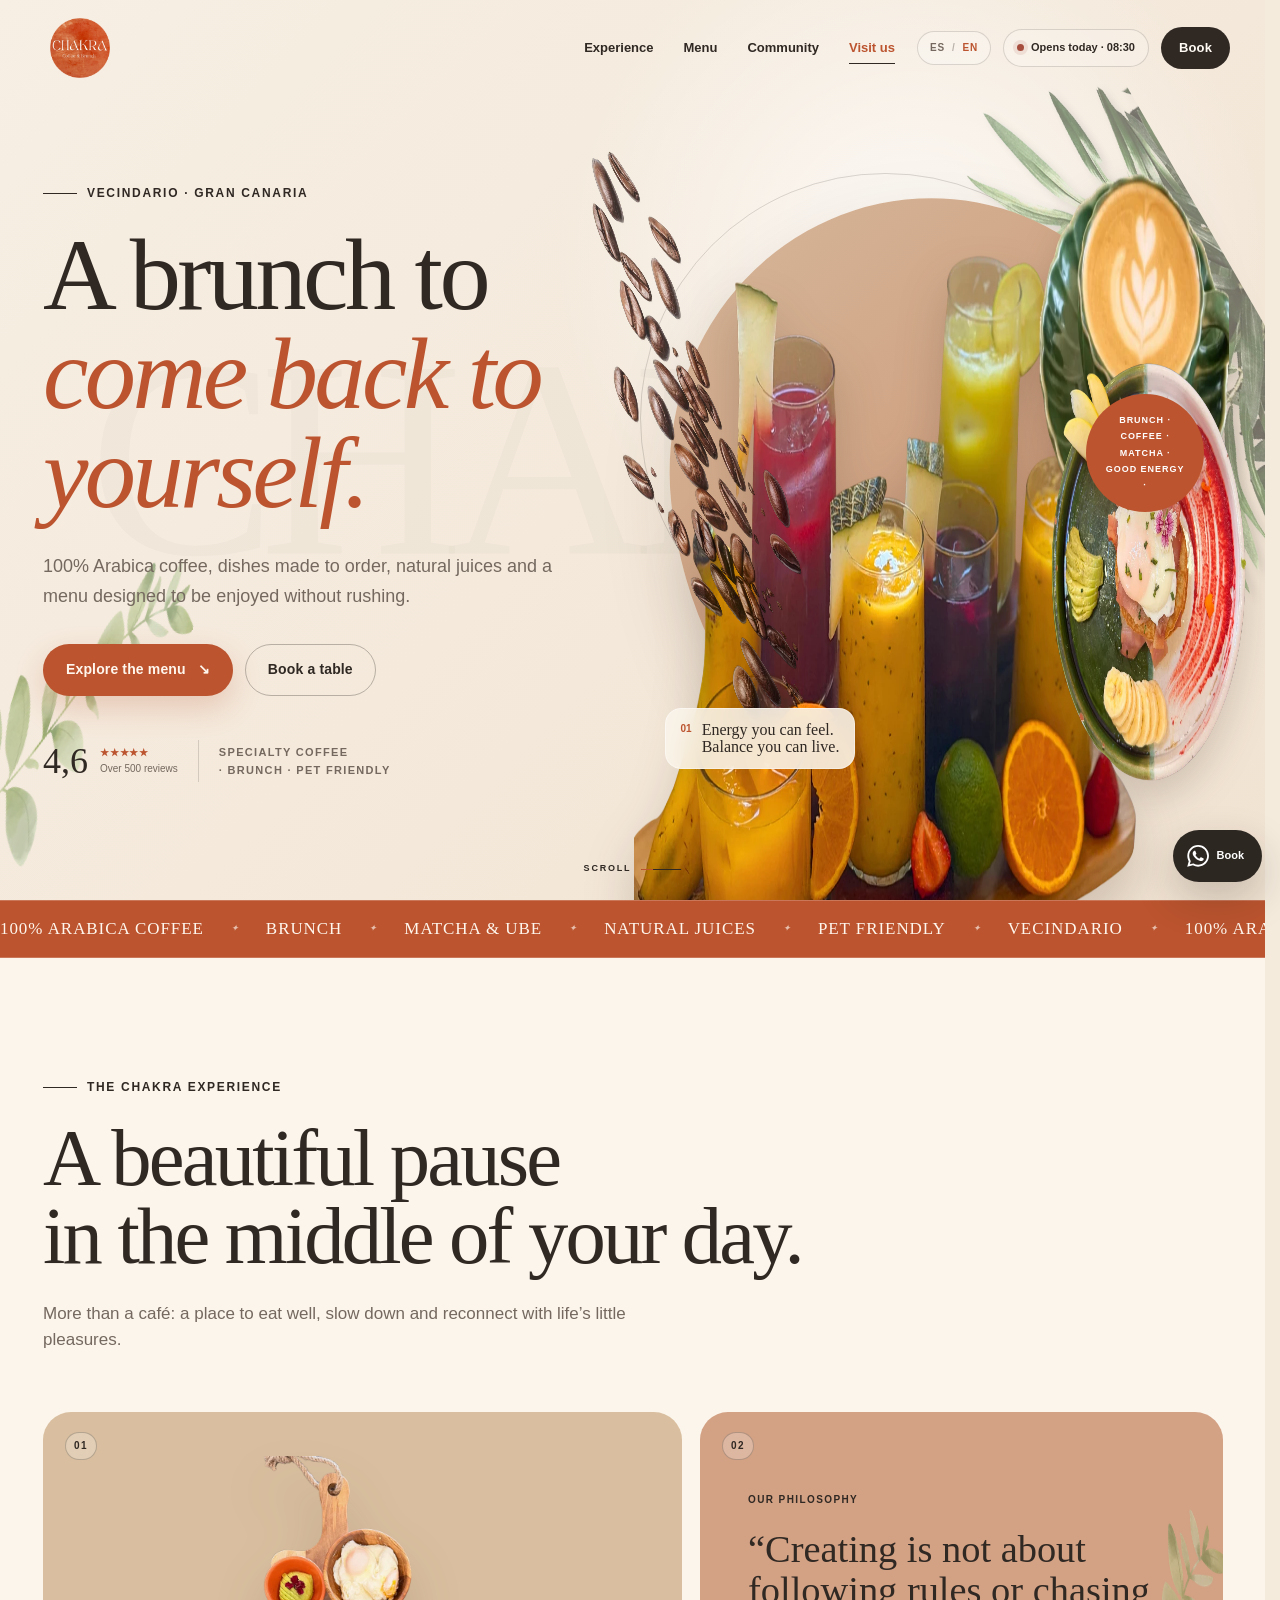
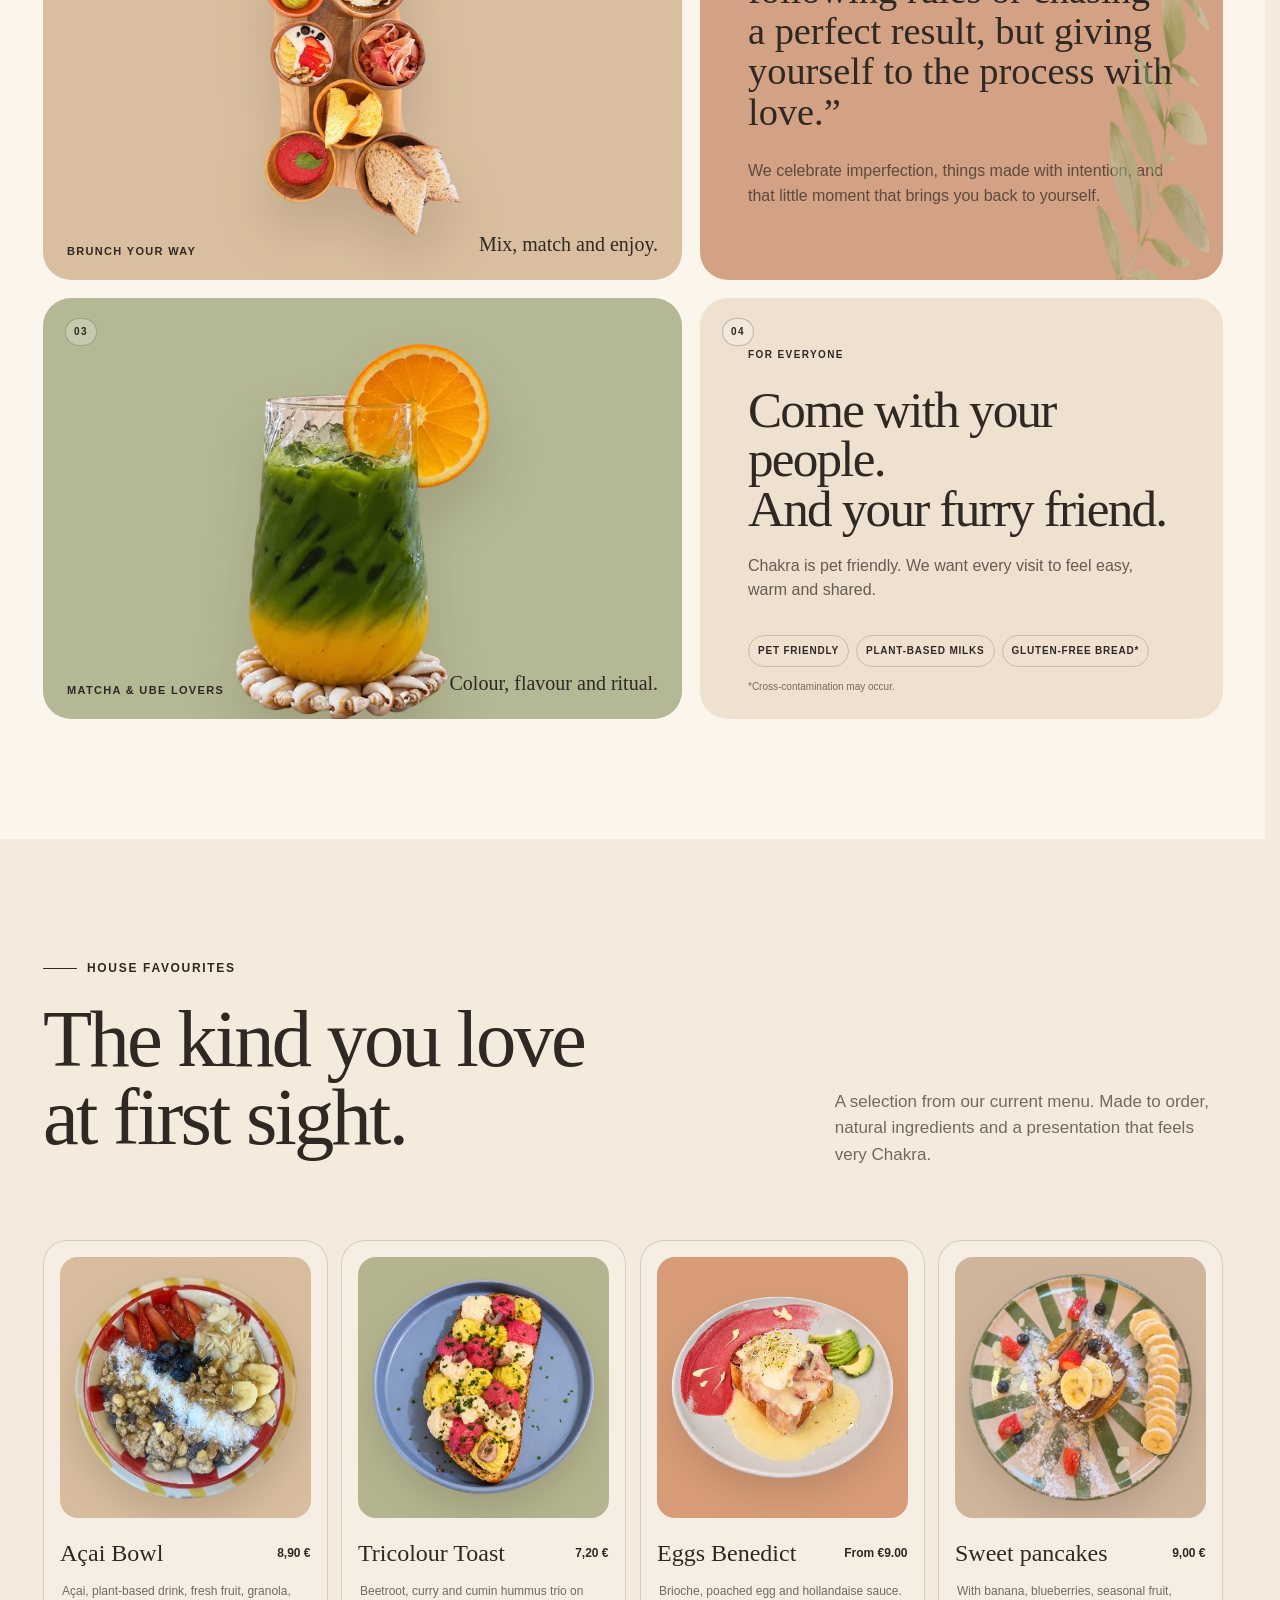
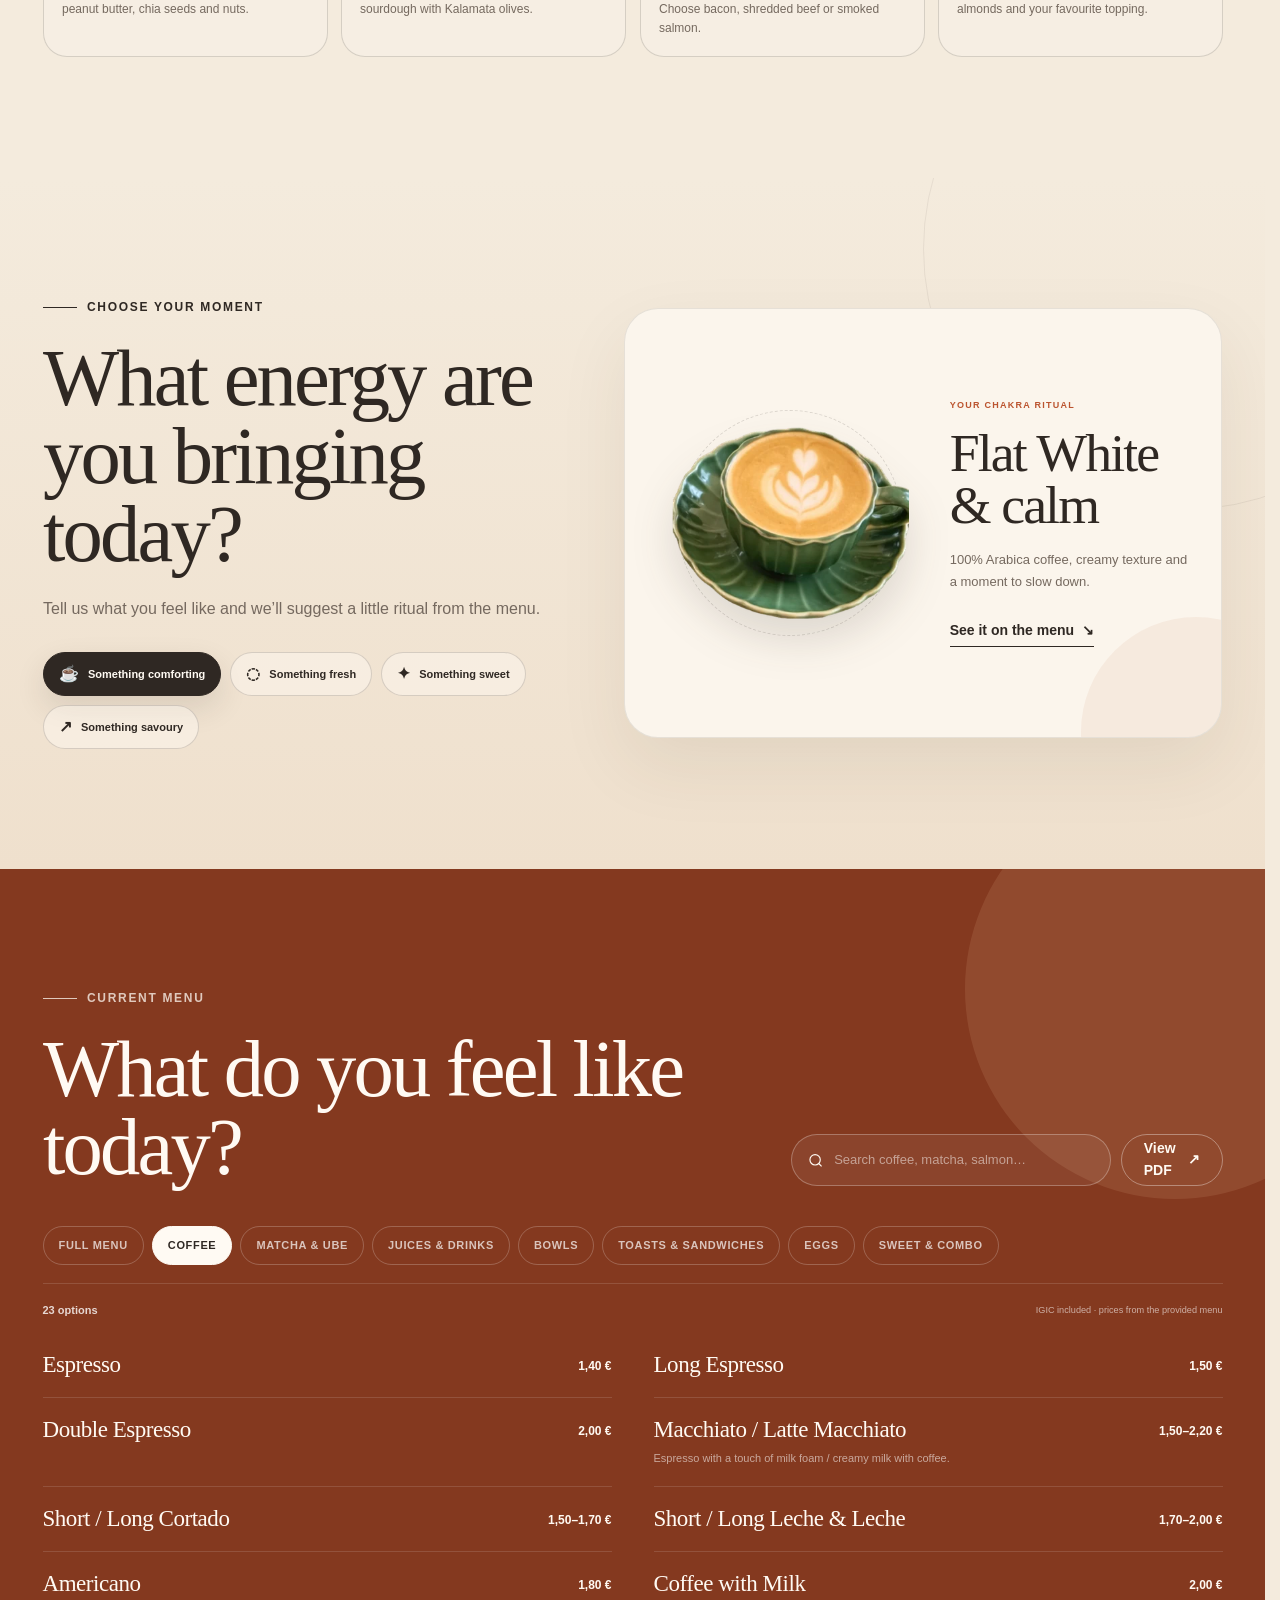
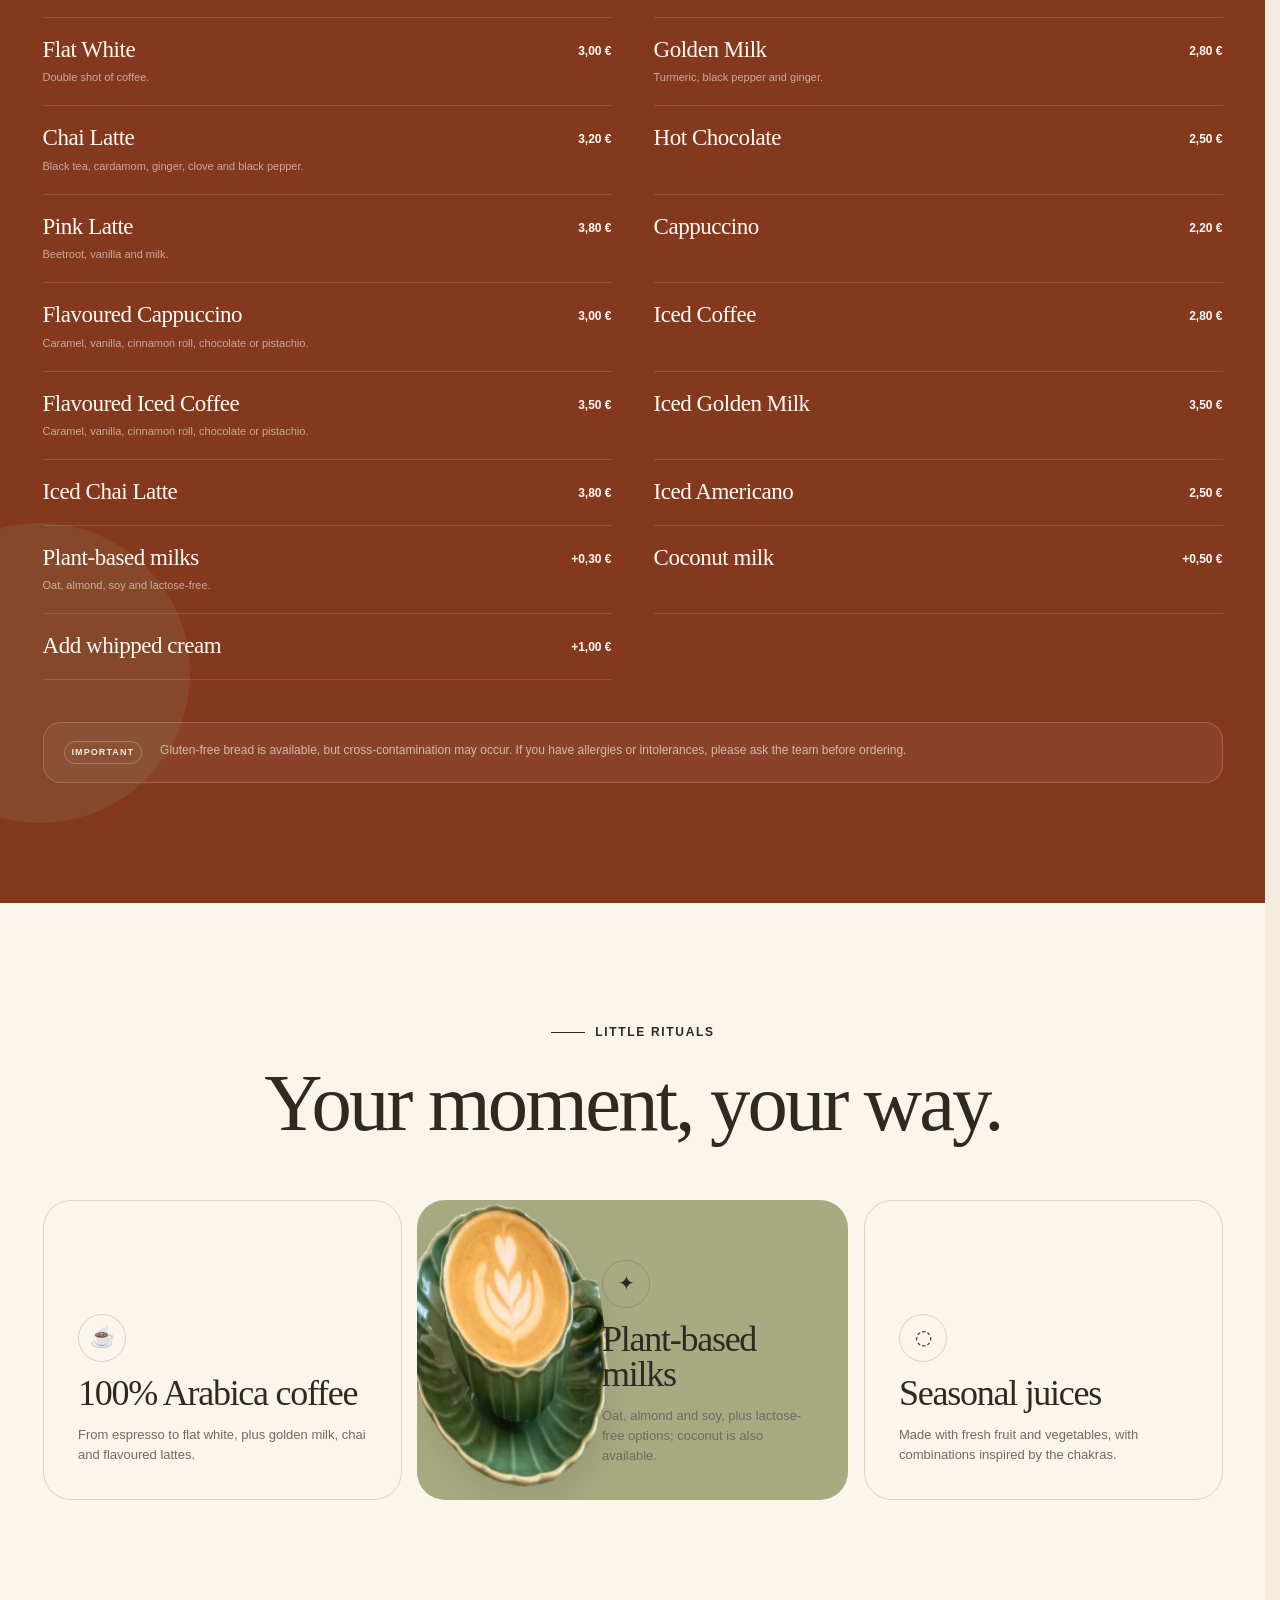
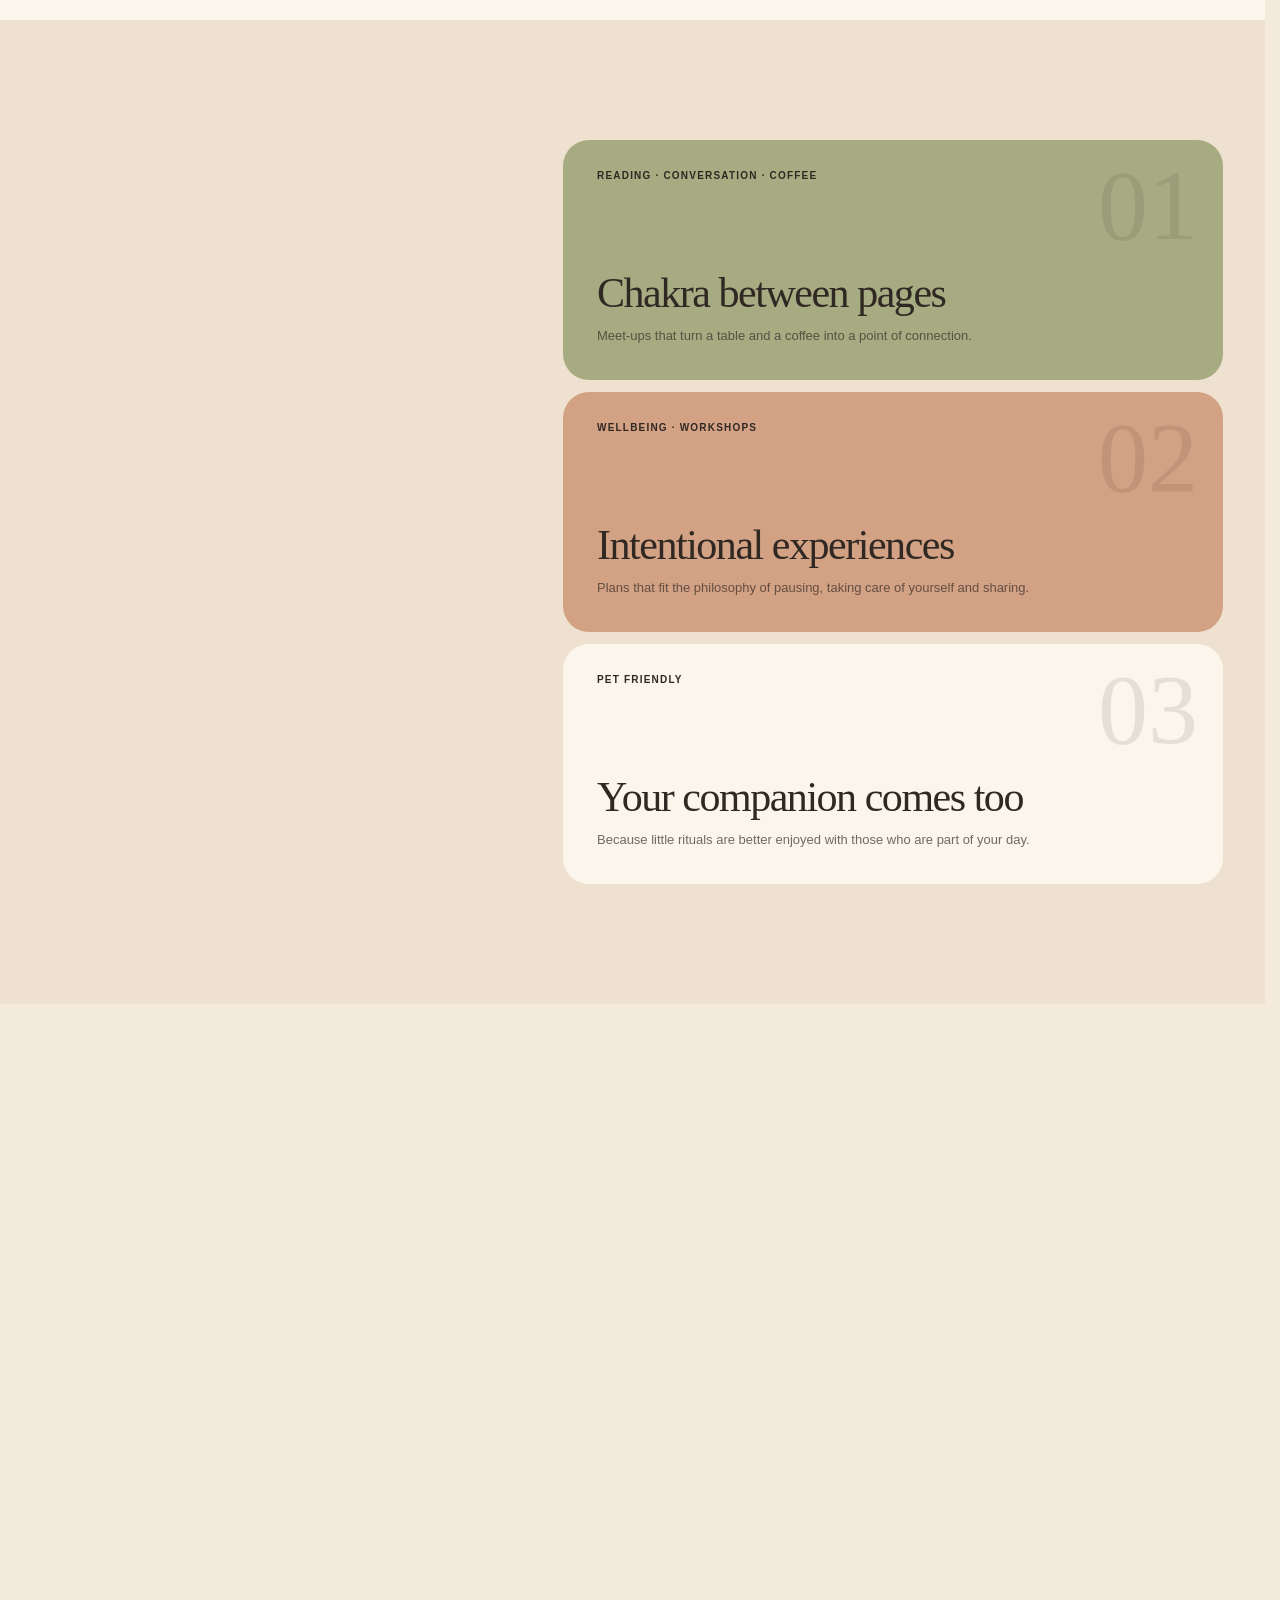
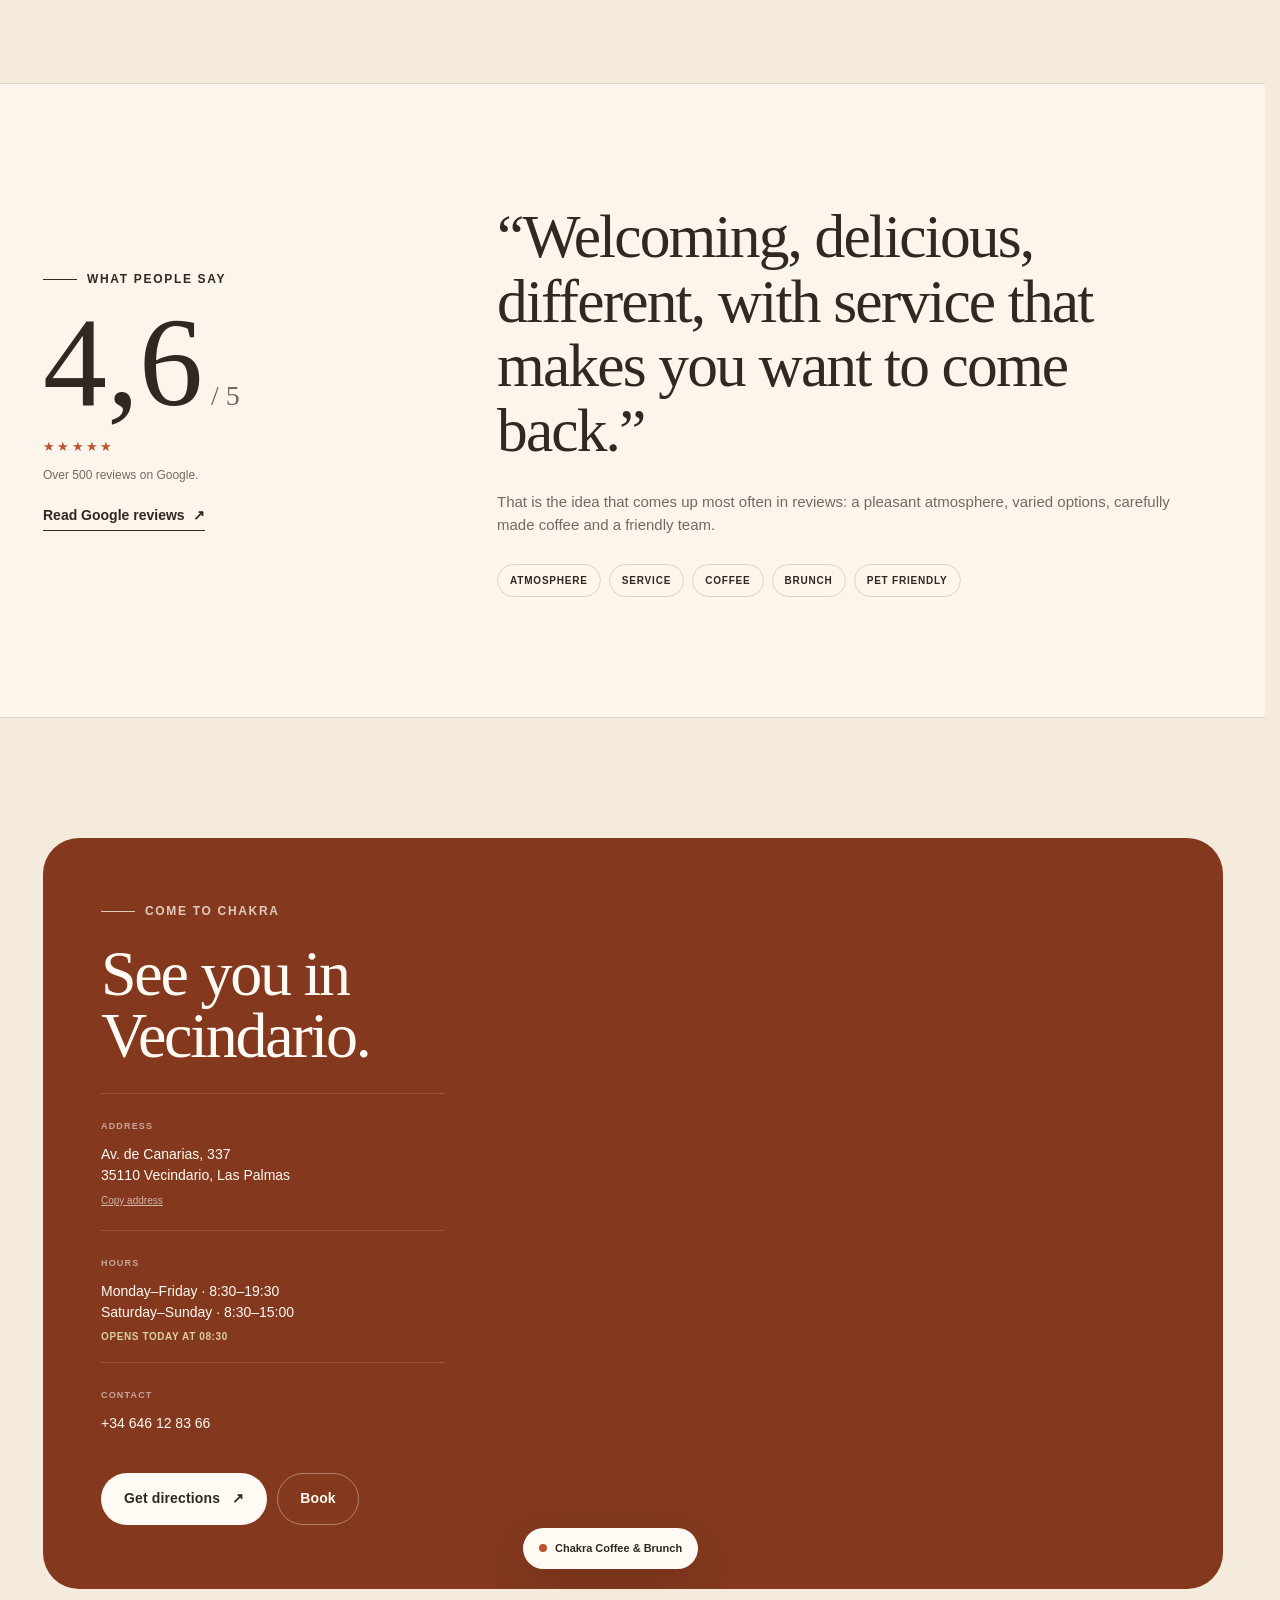
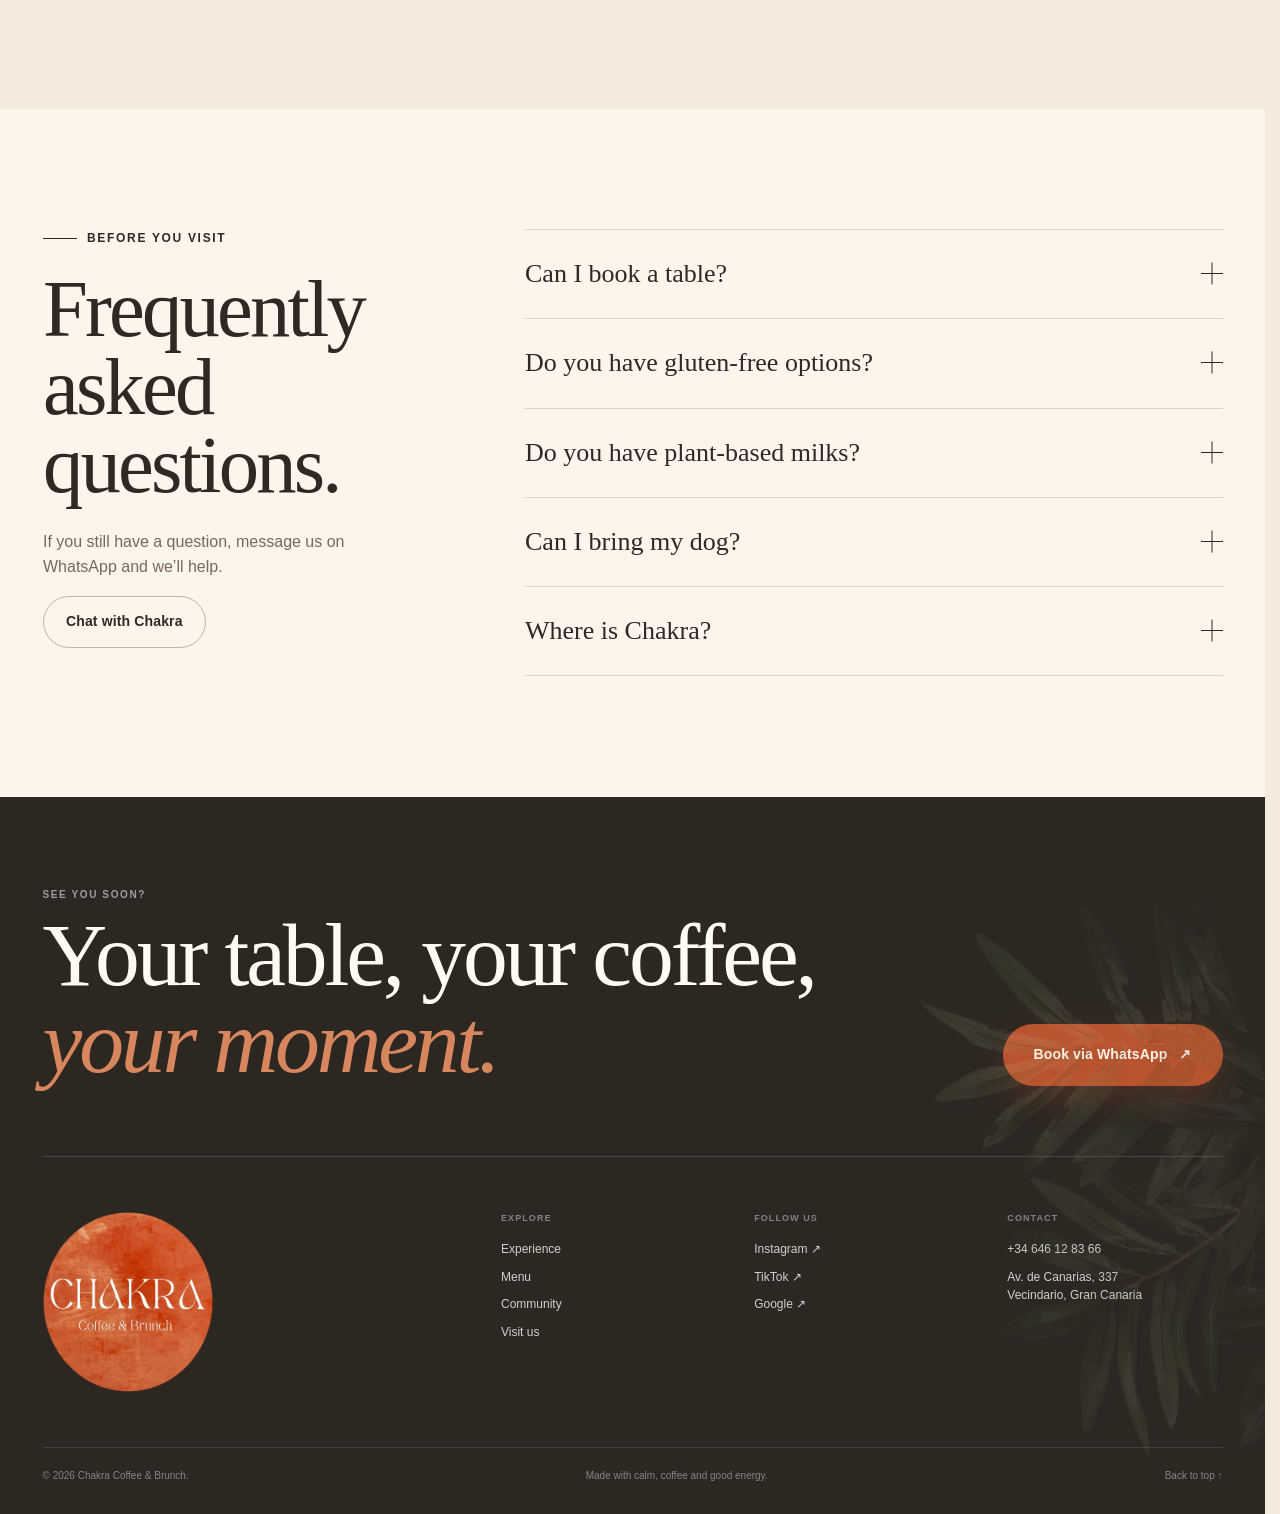
==== index.html @ 3d48265f "Add files via upload" ====
<!DOCTYPE html>

<html class="js preloading" lang="es">
<head>
<meta charset="utf-8"/><meta content="default-src 'self'; base-uri 'self'; object-src 'none'; script-src 'self' 'sha256-jsBpOYB+Y3OuWuurMm8bUbqegWjAVE3rC4br0yfwZS8='; style-src 'self' 'unsafe-inline'; img-src 'self' data:; font-src 'self'; connect-src 'self'; worker-src 'self'; frame-src https://www.google.com; form-action 'self'; manifest-src 'self'; media-src 'none'; require-trusted-types-for 'script'; trusted-types 'none'; upgrade-insecure-requests" http-equiv="Content-Security-Policy"/>
<meta content="width=device-width,initial-scale=1,viewport-fit=cover" name="viewport"/>
<meta content="#f4ebdd" name="theme-color"/>
<meta content="light" name="color-scheme"/><meta content="telephone=no" name="format-detection"/><meta content="strict-origin-when-cross-origin" name="referrer"/>
<title>Chakra Coffee &amp; Brunch | Specialty Coffee y Brunch en Vecindario</title>
<meta content="Chakra Coffee &amp; Brunch en Vecindario, Gran Canaria: café 100% arábico, brunch, matcha, ube, bowls, jugos naturales y opciones con pan sin gluten. Reserva por WhatsApp." name="description"/>
<meta content="index,follow,max-image-preview:large" name="robots"/>
<link href="https://chakracoffeebrunch.github.io/" rel="canonical"/>
<link href="assets/img/favicon-64.png" rel="icon" sizes="64x64" type="image/png"/>
<link href="assets/img/apple-touch-icon.png" rel="apple-touch-icon" sizes="180x180"/>
<link href="manifest.webmanifest" rel="manifest"/>
<meta content="website" property="og:type"/>
<meta content="es_ES" property="og:locale"/>
<meta content="Chakra Coffee &amp; Brunch · Vecindario" property="og:title"/>
<meta content="Specialty coffee, brunch y buena energía en Vecindario, Gran Canaria." property="og:description"/>
<meta content="https://chakracoffeebrunch.github.io/assets/img/og-chakra.jpg" property="og:image"/>
<meta content="https://chakracoffeebrunch.github.io/" property="og:url"/>
<meta content="summary_large_image" name="twitter:card"/>
<link as="image" href="assets/img/logo-circle.webp" rel="preload" type="image/webp"/>
<link as="image" href="assets/img/juice-board.webp" rel="preload" type="image/webp"/>
<link as="image" href="assets/img/latte.webp" rel="preload" type="image/webp"/>
<link as="image" href="assets/img/pancakes-savory.webp" rel="preload" type="image/webp"/>
<link href="styles.css?v=4.0.0" rel="stylesheet"/>
<script type="application/ld+json">
  {
    "@context": "https://schema.org",
    "@type": "CafeOrCoffeeShop",
    "name": "Chakra Coffee & Brunch",
    "url": "https://chakracoffeebrunch.github.io/",
    "telephone": "+34646128366",
    "priceRange": "€€",
    "image": "https://chakracoffeebrunch.github.io/assets/img/og-chakra.jpg",
    "address": {
      "@type": "PostalAddress",
      "streetAddress": "Av. de Canarias, 337",
      "postalCode": "35110",
      "addressLocality": "Vecindario",
      "addressRegion": "Las Palmas",
      "addressCountry": "ES"
    },
    "geo": {
      "@type": "GeoCoordinates",
      "latitude": 27.84464461942132,
      "longitude": -15.447611323855572
    },
    "servesCuisine": ["Brunch", "Specialty coffee", "Breakfast"],
    "openingHoursSpecification": [
      {"@type":"OpeningHoursSpecification","dayOfWeek":["Monday","Tuesday","Wednesday","Thursday","Friday"],"opens":"08:30","closes":"19:30"},
      {"@type":"OpeningHoursSpecification","dayOfWeek":["Saturday","Sunday"],"opens":"08:30","closes":"15:00"}
    ],
    "sameAs": [
      "https://www.instagram.com/chakracoffeebrunch/",
      "https://www.tiktok.com/@chakracoffeebrunc"
    ]
  }
  </script>
</head>
<body>
<a class="skip-link" href="#contenido">Saltar al contenido</a>
<noscript><style>.preloader{display:none!important}html.preloading,html.preloading body{overflow:auto!important}</style></noscript>
<div aria-hidden="true" class="preloader" id="preloader">
<div class="preloader-inner">
<div class="preloader-mark">
<span aria-hidden="true" class="preloader-orbit"></span>
<img alt="" decoding="async" fetchpriority="high" height="118" loading="eager" src="assets/img/logo-circle.webp" width="118"/>
</div>
<div class="preloader-copy">
<strong>CHAKRA</strong>
<span>Café · Brunch · Buena energía</span>
</div>
<div aria-hidden="true" class="preloader-line"><span></span></div>
<div aria-hidden="true" class="preloader-percent" id="preloaderPercent">0%</div>
</div>
</div>
<div aria-hidden="true" class="scroll-progress"><span id="scrollProgress"></span></div>
<header class="site-header" id="siteHeader">
<div class="shell header-inner">
<a aria-label="Chakra Coffee &amp; Brunch, inicio" class="brand" href="#inicio">
<img alt="Chakra Coffee &amp; Brunch" decoding="async" height="74" loading="eager" src="assets/img/logo-circle.webp" width="74"/>
</a>
<nav aria-label="Navegación principal" class="desktop-nav">
<a href="#experiencia">Experiencia</a>
<a href="#carta">Carta</a>
<a href="#comunidad">Comunidad</a>
<a href="#visitanos">Visítanos</a>
</nav>
<div class="header-actions">
<div aria-label="Idioma" class="lang-switch" role="group">
<button aria-pressed="true" class="lang-btn is-active" data-lang="es" type="button">ES</button>
<span aria-hidden="true">/</span>
<button aria-pressed="false" class="lang-btn" data-lang="en" type="button">EN</button>
</div>
<span class="open-pill" id="openPill"><i></i><span>Cargando horario…</span></span>
<button class="btn btn-small btn-dark js-reserve">Reservar</button>
<button aria-controls="mobileMenu" aria-expanded="false" aria-label="Abrir menú" class="menu-toggle" id="menuToggle">
<span></span><span></span>
</button>
</div>
</div>
</header>
<div aria-hidden="true" class="mobile-menu" id="mobileMenu">
<div class="mobile-menu-deco"><img alt="" decoding="async" height="409" loading="lazy" src="assets/img/leaf-soft.webp" width="450"/></div>
<nav aria-label="Navegación móvil">
<a href="#experiencia">Experiencia</a>
<a href="#carta">Carta</a>
<a href="#comunidad">Comunidad</a>
<a href="#visitanos">Visítanos</a>
<button class="btn btn-dark js-reserve">Reserva tu mesa</button>
</nav>
<div aria-label="Idioma" class="mobile-lang lang-switch" role="group">
<button aria-pressed="true" class="lang-btn is-active" data-lang="es" type="button">ES</button><span aria-hidden="true">/</span><button aria-pressed="false" class="lang-btn" data-lang="en" type="button">EN</button>
</div>
<div class="mobile-socials">
<a href="https://www.instagram.com/chakracoffeebrunch/" rel="noopener noreferrer" target="_blank">Instagram</a>
<a href="https://www.tiktok.com/@chakracoffeebrunc" rel="noopener noreferrer" target="_blank">TikTok</a>
</div>
</div>
<main id="contenido">
<section class="hero" id="inicio">
<div aria-hidden="true" class="hero-backword">CHAKRA</div>
<img alt="" aria-hidden="true" class="hero-leaf hero-leaf-a" decoding="async" height="409" loading="lazy" src="assets/img/leaf-soft.webp" width="450"/>
<img alt="" aria-hidden="true" class="hero-leaf hero-leaf-b" decoding="async" height="883" loading="lazy" src="assets/img/leaf-dark.webp" width="346"/>
<div class="shell hero-grid">
<div class="hero-copy" data-reveal="">
<p class="eyebrow"><span></span> Vecindario · Gran Canaria</p>
<h1>Un brunch para<br/><em>volver a ti.</em></h1>
<p class="hero-text">Café 100% arábico, platos preparados al momento, jugos naturales y una carta pensada para disfrutar sin prisa.</p>
<div class="hero-cta">
<a class="btn btn-primary" href="#carta">Explorar la carta <span aria-hidden="true">↘</span></a>
<button class="btn btn-ghost js-reserve">Reservar mesa</button>
</div>
<div class="hero-proof">
<a aria-label="Ver perfil de Chakra Coffee &amp; Brunch en Google" class="rating-card" href="https://share.google/ILZ9T9qNG7YwBCdA2" rel="noopener noreferrer" target="_blank">
<strong>4,6</strong>
<span><b>★★★★★</b><small>Más de 500 reseñas</small></span>
</a>
<span class="proof-divider"></span>
<p>Specialty coffee<br/>· brunch · pet friendly</p>
</div>
</div>
<div aria-label="Selección de platos y bebidas de Chakra" class="hero-art" id="heroArt">
<div aria-hidden="true" class="art-orbit orbit-a"></div>
<div aria-hidden="true" class="art-orbit orbit-b"></div>
<div aria-hidden="true" class="art-blob"></div>
<img alt="Selección de jugos naturales de Chakra" class="art-main parallax-item" data-depth="0.055" decoding="async" fetchpriority="high" height="900" loading="eager" src="assets/img/juice-board.webp" width="900"/>
<img alt="Café latte de Chakra" class="art-latte parallax-item" data-depth="0.11" decoding="async" height="380" loading="eager" src="assets/img/latte.webp" width="380"/>
<img alt="Pancakes salados con aguacate" class="art-pancake parallax-item" data-depth="0.08" decoding="async" height="420" loading="eager" src="assets/img/pancakes-savory.webp" width="420"/>
<img alt="" aria-hidden="true" class="art-beans parallax-item" data-depth="0.13" decoding="async" height="581" loading="lazy" src="assets/img/coffee-beans.webp" width="577"/>
<div aria-hidden="true" class="round-label"><span>BRUNCH · COFFEE · MATCHA · GOOD ENERGY · </span></div>
<div class="hero-note"><span>01</span><p>Energía que se siente.<br/>Equilibrio que se vive.</p></div>
</div>
</div>
<a aria-label="Bajar a la siguiente sección" class="scroll-cue" href="#experiencia"><span>Scroll</span><i></i></a>
</section>
<div aria-hidden="true" class="ticker">
<div class="ticker-track">
<span>CAFÉ 100% ARÁBICO</span><i>✦</i><span>BRUNCH</span><i>✦</i><span>MATCHA &amp; UBE</span><i>✦</i><span>JUGOS NATURALES</span><i>✦</i><span>PET FRIENDLY</span><i>✦</i><span>VECINDARIO</span><i>✦</i>
<span>CAFÉ 100% ARÁBICO</span><i>✦</i><span>BRUNCH</span><i>✦</i><span>MATCHA &amp; UBE</span><i>✦</i><span>JUGOS NATURALES</span><i>✦</i><span>PET FRIENDLY</span><i>✦</i><span>VECINDARIO</span><i>✦</i>
</div>
</div>
<section class="experience section" id="experiencia">
<div class="shell">
<div class="section-head" data-reveal="">
<p class="eyebrow"><span></span> La experiencia Chakra</p>
<h2>Una pausa bonita<br/>en mitad del día.</h2>
<p>Más que una cafetería: un espacio para comer rico, bajar el ritmo y reconectar con los pequeños placeres.</p>
</div>
<div class="experience-grid">
<article class="feature feature-image feature-tall" data-reveal="">
<div class="feature-number">01</div>
<img alt="Brunch combo de Chakra" decoding="async" height="1000" loading="lazy" src="assets/img/combo-board.webp" width="522"/>
<div class="feature-caption"><span>Brunch a tu manera</span><strong>Mezcla, combina y disfruta.</strong></div>
</article>
<article class="feature feature-copy clay" data-reveal="">
<div class="feature-number">02</div>
<p class="mini-label">Nuestra filosofía</p>
<blockquote>“Crear no es seguir reglas ni buscar el resultado perfecto, sino entregarse al proceso con amor.”</blockquote>
<p>Celebramos lo imperfecto, lo hecho con intención y ese ratito que te devuelve a ti.</p>
<img alt="" class="feature-leaf" decoding="async" height="409" loading="lazy" src="assets/img/leaf-soft.webp" width="450"/>
</article>
<article class="feature feature-image sage" data-reveal="">
<div class="feature-number">03</div>
<img alt="Matcha y bebida de naranja" decoding="async" height="473" loading="lazy" src="assets/img/matcha-orange.webp" width="319"/>
<div class="feature-caption"><span>Matcha &amp; Ube Lovers</span><strong>Color, sabor y ritual.</strong></div>
</article>
<article class="feature feature-copy cream" data-reveal="">
<div class="feature-number">04</div>
<p class="mini-label">Para todos</p>
<h3>Ven con tu gente.<br/>Y con tu peludo.</h3>
<p>Chakra es pet friendly. Queremos que cada visita se sienta sencilla, cálida y compartida.</p>
<div class="chip-row"><span>Pet friendly</span><span>Leches vegetales</span><span>Pan sin gluten*</span></div>
<small>*Puede existir contaminación cruzada.</small>
</article>
</div>
</div>
</section>
<section class="signature section">
<div class="shell">
<div class="section-head inline-head" data-reveal="">
<div>
<p class="eyebrow"><span></span> Favoritos de la casa</p>
<h2>De esos que entran<br/>primero por los ojos.</h2>
</div>
<p>Una selección de la carta actual. Preparaciones al momento, ingredientes naturales y una presentación muy Chakra.</p>
</div>
<div class="signature-grid">
<article class="dish-card dish-card-a" data-reveal="">
<div class="dish-visual"><img alt="Bowl de açai" decoding="async" height="503" loading="lazy" src="assets/img/bowl-acai.webp" width="503"/></div>
<div class="dish-meta"><span>Bowl Açai</span><strong>8,90 €</strong></div>
<p>Açai, bebida vegetal, fruta fresca, granola, crema de cacahuete, chía y frutos secos.</p>
</article>
<article class="dish-card dish-card-b" data-reveal="">
<div class="dish-visual"><img alt="Tosta tricolor" decoding="async" height="353" loading="lazy" src="assets/img/toast-tricolor.webp" width="365"/></div>
<div class="dish-meta"><span>Tosta Tricolor</span><strong>7,20 €</strong></div>
<p>Trío de hummus de remolacha, curry y comino sobre masa madre con kalamata.</p>
</article>
<article class="dish-card dish-card-c" data-reveal="">
<div class="dish-visual"><img alt="Huevos benedictos" decoding="async" height="329" loading="lazy" src="assets/img/benedict.webp" width="400"/></div>
<div class="dish-meta"><span>Huevo Benedicto</span><strong>Desde 9,00 €</strong></div>
<p>Pan brioche, huevo poché y salsa holandesa. Elige bacon, mechada o salmón ahumado.</p>
</article>
<article class="dish-card dish-card-d" data-reveal="">
<div class="dish-visual"><img alt="Pancakes dulces" decoding="async" height="516" loading="lazy" src="assets/img/pancakes-sweet.webp" width="509"/></div>
<div class="dish-meta"><span>Pancakes dulces</span><strong>9,00 €</strong></div>
<p>Con plátano, arándanos, fruta de temporada, almendras y tu topping favorito.</p>
</article>
</div>
</div>
</section>
<section class="mood section" id="momento">
<div class="shell mood-grid">
<div class="mood-copy" data-reveal>
<p class="eyebrow"><span></span> Elige tu momento</p>
<h2>¿Qué energía traes hoy?</h2>
<p>Cuéntanos qué te apetece y te proponemos un pequeño ritual de la carta.</p>
<div class="mood-buttons" role="group" aria-label="Elige qué te apetece">
<button class="mood-btn is-active" data-mood="coffee" type="button"><span>☕</span> Algo reconfortante</button>
<button class="mood-btn" data-mood="fresh" type="button"><span>◌</span> Algo fresco</button>
<button class="mood-btn" data-mood="sweet" type="button"><span>✦</span> Algo dulce</button>
<button class="mood-btn" data-mood="savory" type="button"><span>↗</span> Algo salado</button>
</div>
</div>
<div class="mood-result" data-reveal aria-live="polite">
<div class="mood-visual">
<div aria-hidden="true" class="mood-orbit"></div>
<img id="moodImage" src="assets/img/latte.webp" width="380" height="380" loading="lazy" decoding="async" alt="Café latte de Chakra"/>
</div>
<div class="mood-result-copy">
<span id="moodKicker">Tu ritual Chakra</span>
<h3 id="moodTitle">Flat White & calma</h3>
<p id="moodText">Café 100% arábico, textura cremosa y un momento para bajar el ritmo.</p>
<a class="text-link" id="moodAction" href="#carta">Ver en la carta <span>↘</span></a>
</div>
</div>
</div>
</section>
<section class="menu-section section" id="carta">
<div aria-hidden="true" class="menu-orb orb-one"></div>
<div aria-hidden="true" class="menu-orb orb-two"></div>
<div class="shell">
<div class="menu-top" data-reveal="">
<div>
<p class="eyebrow light"><span></span> Carta actual</p>
<h2>¿Qué te apetece hoy?</h2>
</div>
<div class="menu-actions">
<label class="menu-search">
<span class="sr-only">Buscar en la carta</span>
<svg aria-hidden="true" viewbox="0 0 24 24"><path d="m21 21-4.35-4.35m2.35-5.65a8 8 0 1 1-16 0 8 8 0 0 1 16 0Z"></path></svg>
<input autocomplete="off" id="menuSearch" maxlength="70" placeholder="Buscar café, matcha, salmón…" spellcheck="false" type="search"/>
</label>
<a class="btn btn-light-outline" href="assets/carta-chakra.pdf" rel="noopener noreferrer" target="_blank">Ver PDF <span aria-hidden="true">↗</span></a>
</div>
</div>
<div aria-label="Categorías de la carta" class="menu-tabs" id="menuTabs" role="tablist"></div>
<div class="menu-results-meta"><span id="menuCount"></span><small>IGIC incluido · precios de la carta facilitada</small></div>
<div aria-live="polite" class="menu-grid" id="menuGrid"></div>
<div class="menu-empty" hidden="" id="menuEmpty">
<p>No encontramos nada con esa búsqueda.</p>
<button class="btn btn-light-outline" id="clearSearch">Ver toda la carta</button>
</div>
<div class="menu-note">
<span>Importante</span>
<p>Se ofrece pan sin gluten, pero puede existir contaminación cruzada. Si tienes alergias o intolerancias, consulta al equipo antes de pedir.</p>
</div>
</div>
</section>
<section class="rituals section">
<div class="shell">
<div class="section-head centered" data-reveal="">
<p class="eyebrow"><span></span> Pequeños rituales</p>
<h2>Tu momento, a tu manera.</h2>
</div>
<div class="ritual-grid">
<article class="ritual-card" data-reveal="">
<span class="ritual-icon">☕</span>
<h3>Café 100% arábico</h3>
<p>Desde un expreso hasta un flat white, pasando por golden milk, chai y lattes con sabor.</p>
</article>
<article class="ritual-card featured" data-reveal="">
<img alt="Latte art" decoding="async" height="285" loading="lazy" src="assets/img/latte.webp" width="352"/>
<div><span class="ritual-icon">✦</span><h3>Leches vegetales</h3><p>Avena, almendra, soja y opciones sin lactosa; coco también disponible.</p></div>
</article>
<article class="ritual-card" data-reveal="">
<span class="ritual-icon">◌</span>
<h3>Jugos de temporada</h3>
<p>Elaborados con frutas y verduras frescas, con combinaciones inspiradas en los chakras.</p>
</article>
</div>
</div>
</section>
<section class="community section" id="comunidad">
<div class="shell community-grid">
<div class="community-copy" data-reveal="">
<p class="eyebrow"><span></span> Comunidad Chakra</p>
<h2>El café también<br/>puede unir cosas.</h2>
<p>Chakra también abre espacio a encuentros: club de lectura, talleres y experiencias de bienestar. Para los próximos planes, Instagram es el mejor lugar para enterarte.</p>
<div class="community-buttons">
<a class="btn btn-primary" href="https://www.instagram.com/chakracoffeebrunch/" rel="noopener noreferrer" target="_blank">Ver Instagram <span aria-hidden="true">↗</span></a>
<a class="text-link" href="https://www.tiktok.com/@chakracoffeebrunc" rel="noopener noreferrer" target="_blank">También en TikTok <span>↗</span></a>
</div>
</div>
<div class="community-cards" data-reveal="">
<article class="event-card event-a">
<span>Lectura · conversación · café</span>
<h3>Chakra entre páginas</h3>
<p>Encuentros que convierten una mesa y un café en un punto de conexión.</p>
<strong>01</strong>
</article>
<article class="event-card event-b">
<span>Bienestar · talleres</span>
<h3>Experiencias con intención</h3>
<p>Planes que encajan con la filosofía de parar, cuidarse y compartir.</p>
<strong>02</strong>
</article>
<article class="event-card event-c">
<span>Pet friendly</span>
<h3>Tu compañero también viene</h3>
<p>Porque los pequeños rituales se disfrutan mejor con quienes forman parte de tu día.</p>
<strong>03</strong>
</article>
</div>
</div>
</section>
<section aria-label="Galería de platos de Chakra" class="gallery-section section">
<div class="shell">
<div class="gallery-head" data-reveal="">
<div><p>Color. Textura. Calma. Antojo.</p><small class="gallery-hint">Toca una foto para verla de cerca · arrastra para explorar</small></div>
<a href="https://www.instagram.com/chakracoffeebrunch/" rel="noopener noreferrer" target="_blank">@chakracoffeebrunch <span>↗</span></a>
</div>
</div>
<div class="gallery-track-wrap" data-reveal="">
<div class="gallery-track">
<figure class="gallery-item g1" tabindex="0"><img alt="Tosta de salmón ahumado" decoding="async" height="629" loading="lazy" src="assets/img/toast-salmon.webp" width="742"/><figcaption>Tosta de salmón</figcaption></figure>
<figure class="gallery-item g2" tabindex="0"><img alt="Yogur con granola y fruta" decoding="async" height="352" loading="lazy" src="assets/img/bowl-yogurt.webp" width="356"/><figcaption>Yogur natural</figcaption></figure>
<figure class="gallery-item g3" tabindex="0"><img alt="Trío de huevos con salmón y aguacate" decoding="async" height="345" loading="lazy" src="assets/img/trio-eggs.webp" width="428"/><figcaption>Trío de huevos</figcaption></figure>
<figure class="gallery-item g4" tabindex="0"><img alt="Croissant de aguacate y huevo poché" decoding="async" height="503" loading="lazy" src="assets/img/croissant-avocado.webp" width="517"/><figcaption>Croissant aguacate</figcaption></figure>
<figure class="gallery-item g5" tabindex="0"><img alt="English breakfast" decoding="async" height="739" loading="lazy" src="assets/img/english-breakfast.webp" width="691"/><figcaption>English breakfast</figcaption></figure>
<figure class="gallery-item g6" tabindex="0"><img alt="Tosta caprese" decoding="async" height="520" loading="lazy" src="assets/img/toast-caprese.webp" width="518"/><figcaption>Tosta caprese</figcaption></figure>
<figure class="gallery-item g7" tabindex="0"><img alt="Bowl con fruta, granola y frutos rojos" decoding="async" height="478" loading="lazy" src="assets/img/bowl-berry.webp" width="482"/><figcaption>Bowl de frutos rojos</figcaption></figure>
<figure class="gallery-item g8" tabindex="0"><img alt="Tosta de aguacate con huevo poché" decoding="async" height="505" loading="lazy" src="assets/img/toast-avocado.webp" width="508"/><figcaption>Tosta de aguacate</figcaption></figure>
<figure class="gallery-item g9" tabindex="0"><img alt="Bowl de açai con fruta" decoding="async" height="503" loading="lazy" src="assets/img/bowl-acai.webp" width="503"/><figcaption>Bowl de açai</figcaption></figure>
<figure class="gallery-item g10" tabindex="0"><img alt="Huevos benedictos de Chakra" decoding="async" height="329" loading="lazy" src="assets/img/benedict.webp" width="400"/><figcaption>Huevos benedictos</figcaption></figure>
<figure class="gallery-item g11" tabindex="0"><img alt="Pancakes dulces con fruta" decoding="async" height="516" loading="lazy" src="assets/img/pancakes-sweet.webp" width="509"/><figcaption>Pancakes dulces</figcaption></figure>
<figure class="gallery-item g12" tabindex="0"><img alt="Matcha con naranja" decoding="async" height="473" loading="lazy" src="assets/img/matcha-orange.webp" width="319"/><figcaption>Matcha Orange</figcaption></figure>
</div>
</div>
</section>
<section class="reviews section">
<div class="shell reviews-grid">
<div class="review-score" data-reveal="">
<p class="eyebrow"><span></span> Lo dice la gente</p>
<div class="score-line"><strong>4,6</strong><span>/ 5</span></div>
<div class="stars">★★★★★</div>
<p>Más de 500 reseñas en Google.</p>
<a class="text-link" href="https://share.google/ILZ9T9qNG7YwBCdA2" rel="noopener noreferrer" target="_blank">Leer reseñas en Google <span>↗</span></a>
</div>
<div class="review-story" data-reveal="">
<p class="review-big">“Acogedor, rico, diferente y con un trato que invita a volver.”</p>
<p class="review-context">Es la idea que más se repite al leer las opiniones: ambiente agradable, propuestas variadas, café cuidado y un equipo cercano.</p>
<div class="review-tags"><span>Ambiente</span><span>Atención</span><span>Café</span><span>Brunch</span><span>Pet friendly</span></div>
</div>
</div>
</section>
<section class="visit section" id="visitanos">
<div class="shell">
<div class="visit-panel">
<div class="visit-info" data-reveal="">
<p class="eyebrow light"><span></span> Ven a Chakra</p>
<h2>Nos vemos en<br/>Vecindario.</h2>
<div class="visit-block">
<span>Dirección</span>
<p>Av. de Canarias, 337<br/>35110 Vecindario, Las Palmas</p>
<button class="copy-link" id="copyAddress">Copiar dirección</button>
</div>
<div class="visit-block">
<span>Horario</span>
<p>Lunes–viernes · 8:30–19:30<br/>Sábado–domingo · 8:30–15:00</p>
<strong id="visitStatus">Consultando horario…</strong>
</div>
<div class="visit-block">
<span>Contacto</span>
<p><a href="tel:+34646128366">+34 646 12 83 66</a></p>
</div>
<div class="visit-ctas">
<a class="btn btn-light" href="https://www.google.com/maps/search/?api=1&amp;query=27.84464461942132,-15.447611323855572" rel="noopener noreferrer" target="_blank">Cómo llegar <span>↗</span></a>
<button class="btn btn-light-outline js-reserve">Reservar</button>
</div>
</div>
<div class="map-wrap" data-reveal="">
<iframe allow="fullscreen" loading="lazy" referrerpolicy="no-referrer-when-downgrade" src="https://www.google.com/maps/embed?pb=!1m18!1m12!1m3!1d3527.866383893266!2d-15.447611323855572!3d27.84464461942132!2m3!1f0!2f0!3f0!3m2!1i1024!2i768!4f13.1!3m3!1m2!1s0xc409f14efa40a29:0x2647ae682d50702!2sChakra%20Coffee%20%26%20Brunch!5e0!3m2!1ses!2ses!4v1751561034411!5m2!1ses!2ses" title="Mapa de Chakra Coffee &amp; Brunch en Vecindario"></iframe>
<div class="map-label"><i></i><span>Chakra Coffee &amp; Brunch</span></div>
</div>
</div>
</div>
</section>
<section class="faq section">
<div class="shell faq-grid">
<div class="faq-title" data-reveal="">
<p class="eyebrow"><span></span> Antes de venir</p>
<h2>Preguntas<br/>frecuentes.</h2>
<p>Si te queda alguna duda, escríbenos por WhatsApp y te ayudamos.</p>
<button class="btn btn-ghost js-reserve">Hablar con Chakra</button>
</div>
<div class="faq-list" data-reveal="" id="faqList">
<article class="faq-item">
<button aria-expanded="false"><span>¿Se puede reservar mesa?</span><i></i></button>
<div class="faq-answer"><p>Sí. Puedes preparar tu reserva desde esta web y enviarla directamente por WhatsApp al equipo.</p></div>
</article>
<article class="faq-item">
<button aria-expanded="false"><span>¿Tenéis opciones sin gluten?</span><i></i></button>
<div class="faq-answer"><p>La carta indica que hay pan sin gluten disponible. También avisa de posible contaminación cruzada, por lo que conviene consultar al equipo si existe alergia o celiaquía.</p></div>
</article>
<article class="faq-item">
<button aria-expanded="false"><span>¿Hay leches vegetales?</span><i></i></button>
<div class="faq-answer"><p>Sí. La carta incluye avena, almendra y soja, además de opciones sin lactosa y leche de coco con suplemento.</p></div>
</article>
<article class="faq-item">
<button aria-expanded="false"><span>¿Puedo ir con mi perro?</span><i></i></button>
<div class="faq-answer"><p>Sí. Chakra se presenta como un espacio pet friendly.</p></div>
</article>
<article class="faq-item">
<button aria-expanded="false"><span>¿Dónde está Chakra?</span><i></i></button>
<div class="faq-answer"><p>En Av. de Canarias, 337, 35110 Vecindario, Las Palmas. Puedes abrir la ruta directamente desde la sección “Visítanos”.</p></div>
</article>
</div>
</div>
</section>
</main>
<footer class="footer">
<div aria-hidden="true" class="footer-art"><img alt="" decoding="async" height="883" loading="lazy" src="assets/img/leaf-dark.webp" width="346"/></div>
<div class="shell">
<div class="footer-top">
<div>
<p class="footer-kicker">¿Nos vemos?</p>
<h2>Tu mesa, tu café,<br/><em>tu momento.</em></h2>
</div>
<button class="btn btn-primary btn-large js-reserve">Reservar por WhatsApp <span>↗</span></button>
</div>
<div class="footer-mid">
<img alt="Chakra Coffee &amp; Brunch" decoding="async" height="180" loading="lazy" src="assets/img/logo-circle.webp" width="180"/>
<div class="footer-links">
<div><span>Explora</span><a href="#experiencia">Experiencia</a><a href="#carta">Carta</a><a href="#comunidad">Comunidad</a><a href="#visitanos">Visítanos</a></div>
<div><span>Síguenos</span><a href="https://www.instagram.com/chakracoffeebrunch/" rel="noopener noreferrer" target="_blank">Instagram ↗</a><a href="https://www.tiktok.com/@chakracoffeebrunc" rel="noopener noreferrer" target="_blank">TikTok ↗</a><a href="https://share.google/ILZ9T9qNG7YwBCdA2" rel="noopener noreferrer" target="_blank">Google ↗</a></div>
<div><span>Contacto</span><a href="tel:+34646128366">+34 646 12 83 66</a><p>Av. de Canarias, 337<br/>Vecindario, Gran Canaria</p></div>
</div>
</div>
<div class="footer-bottom">
<p>© <span id="year"></span> Chakra Coffee &amp; Brunch.</p>
<p>Hecho con calma, café y buena energía.</p>
<a href="#inicio">Volver arriba ↑</a>
</div>
</div>
</footer>
<button aria-label="Reservar por WhatsApp" class="floating-wa js-reserve">
<svg aria-hidden="true" viewbox="0 0 24 24"><path d="M20.52 3.49A11.74 11.74 0 0 0 12.16 0C5.65 0 .36 5.3.36 11.82c0 2.08.54 4.12 1.56 5.91L.26 23.79l6.19-1.62a11.79 11.79 0 0 0 5.7 1.45h.01c6.51 0 11.8-5.3 11.8-11.82 0-3.16-1.22-6.13-3.44-8.31ZM12.16 21.62h-.01a9.8 9.8 0 0 1-4.99-1.36l-.36-.21-3.67.96.98-3.58-.23-.37a9.82 9.82 0 0 1-1.51-5.24C2.37 6.41 6.77 2 12.17 2a9.73 9.73 0 0 1 6.94 2.9 9.77 9.77 0 0 1 2.86 6.92c0 5.4-4.4 9.8-9.81 9.8Zm5.38-7.34c-.29-.15-1.74-.86-2.01-.96-.27-.1-.47-.15-.66.15-.2.3-.76.96-.93 1.16-.17.2-.34.22-.64.07-.29-.15-1.24-.46-2.36-1.46-.87-.78-1.46-1.74-1.63-2.03-.17-.3-.02-.46.13-.6.13-.13.29-.34.44-.52.15-.17.2-.3.3-.49.1-.2.05-.37-.03-.52-.07-.15-.66-1.59-.91-2.18-.24-.57-.48-.49-.66-.5h-.56c-.2 0-.52.07-.79.37-.27.3-1.03 1.01-1.03 2.47 0 1.45 1.06 2.86 1.21 3.05.15.2 2.09 3.19 5.06 4.47.71.3 1.26.49 1.69.63.71.23 1.35.2 1.86.12.57-.08 1.74-.71 1.99-1.4.24-.69.24-1.28.17-1.4-.08-.12-.27-.2-.57-.34Z"></path></svg>
<span>Reserva</span>
</button>
<div aria-live="polite" class="toast" id="toast" role="status"></div>
<dialog aria-labelledby="galleryModalCaption" class="gallery-modal" id="galleryModal">
<div class="gallery-modal-card">
<button aria-label="Cerrar galería" class="gallery-close" id="galleryClose" type="button">×</button>
<button aria-label="Imagen anterior" class="gallery-nav gallery-prev" id="galleryPrev" type="button">←</button>
<div class="gallery-modal-visual"><img alt="" decoding="async" id="galleryModalImage" src="assets/img/toast-salmon.webp"/></div>
<button aria-label="Imagen siguiente" class="gallery-nav gallery-next" id="galleryNext" type="button">→</button>
<div class="gallery-modal-meta"><p id="galleryModalCaption">Tosta de salmón</p><span id="galleryModalCounter">1 / 12</span></div>
</div>
</dialog>
<dialog aria-labelledby="reserveTitle" class="reserve-modal" id="reserveModal">
<form class="reserve-card" id="reserveForm" method="dialog">
<button aria-label="Cerrar" class="modal-close" type="button">×</button>
<p class="eyebrow"><span></span> Reserva por WhatsApp</p>
<h2 id="reserveTitle">Preparamos el mensaje por ti.</h2>
<p class="modal-intro">Completa los datos y abrirás WhatsApp con tu solicitud lista para enviar. La reserva queda confirmada cuando el equipo te responda.</p>
<div class="form-grid">
<label><span>Nombre</span><input autocomplete="name" id="resName" maxlength="70" name="name" placeholder="Tu nombre" required="" type="text"/></label>
<label><span>Personas</span><select id="resPeople" name="people" required=""><option value="2">2 personas</option><option value="1">1 persona</option><option value="3">3 personas</option><option value="4">4 personas</option><option value="5">5 personas</option><option value="6">6 personas</option><option value="7+">7 o más</option></select></label>
<label><span>Fecha</span><input id="resDate" name="date" required="" type="date"/></label>
<label><span>Hora</span><input id="resTime" min="08:30" name="time" required="" type="time"/></label>
<label class="full"><span>Nota opcional</span><textarea id="resNote" maxlength="240" name="note" placeholder="Trona, mascota, alergia, celebración…" rows="3"></textarea></label>
</div>
<button class="btn btn-dark full-btn" type="submit">Continuar en WhatsApp <span>↗</span></button>
<small class="privacy-note">No guardamos estos datos: se usan únicamente para preparar tu mensaje.</small>
</form>
</dialog>
<noscript><div class="noscript">Activa JavaScript para usar la carta interactiva y la reserva rápida. Puedes llamar al <a href="tel:+34646128366">+34 646 12 83 66</a>.</div></noscript>
<script defer="" src="i18n.js?v=4.0.0"></script>
<script defer="" src="app.js?v=4.0.0"></script>
</body>
</html>
---- styles.css ----
:root{
  --cream:#f4ebdd;--cream-2:#fbf5ec;--paper:#efe1cf;--ink:#2f2823;--muted:#75695f;
  --terracotta:#bb542f;--terracotta-dark:#84391f;--clay:#d3a184;--sand:#d9bf9f;--sage:#a7ab82;
  --olive:#6d7355;--wine:#613225;--white:#fffaf3;--line:rgba(47,40,35,.16);
  --serif:"Iowan Old Style","Palatino Linotype","Book Antiqua",Palatino,"Times New Roman",serif;
  --sans:Inter,ui-sans-serif,-apple-system,BlinkMacSystemFont,"Segoe UI",Roboto,Helvetica,Arial,sans-serif;
  --shell:min(1180px,calc(100vw - 44px));--radius:28px;--shadow:0 30px 80px rgba(55,35,24,.12);
}
*{box-sizing:border-box}html{scroll-behavior:smooth;background:var(--cream)}body{margin:0;color:var(--ink);background:var(--cream);font-family:var(--sans);font-size:16px;line-height:1.55;overflow-x:hidden}body.menu-open,body.modal-open{overflow:hidden}img{max-width:100%;display:block}button,input,select,textarea{font:inherit;color:inherit}button,a{-webkit-tap-highlight-color:transparent}a{color:inherit;text-decoration:none}button{border:0;background:none;cursor:pointer}.shell{width:var(--shell);margin-inline:auto}.sr-only{position:absolute!important;width:1px!important;height:1px!important;padding:0!important;margin:-1px!important;overflow:hidden!important;clip:rect(0,0,0,0)!important;white-space:nowrap!important;border:0!important}.skip-link{position:fixed;left:16px;top:-60px;background:#fff;color:#111;padding:10px 14px;border-radius:10px;z-index:9999;transition:.2s}.skip-link:focus{top:16px}.section{padding:120px 0;position:relative}.eyebrow{display:flex;align-items:center;gap:10px;text-transform:uppercase;letter-spacing:.14em;font-size:12px;font-weight:700;margin:0 0 22px}.eyebrow span{display:block;width:34px;height:1px;background:currentColor}.eyebrow.light{color:rgba(255,250,243,.75)}h1,h2,h3,p{margin-top:0}h1,h2,h3{font-family:var(--serif);font-weight:400;line-height:.97;letter-spacing:-.035em}h2{font-size:clamp(48px,6.3vw,84px);margin-bottom:26px}h2 em,h1 em{font-weight:400;font-style:italic;color:var(--terracotta)}.btn{display:inline-flex;align-items:center;justify-content:center;gap:12px;min-height:52px;padding:0 22px;border-radius:999px;border:1px solid transparent;font-size:14px;font-weight:700;letter-spacing:.01em;transition:transform .25s ease,background .25s ease,color .25s ease,border-color .25s ease,box-shadow .25s ease;cursor:pointer}.btn:hover{transform:translateY(-2px)}.btn:focus-visible,.text-link:focus-visible,a:focus-visible,button:focus-visible,input:focus-visible,select:focus-visible,textarea:focus-visible{outline:3px solid rgba(187,84,47,.4);outline-offset:3px}.btn-primary{background:var(--terracotta);color:#fff7ee;box-shadow:0 12px 30px rgba(187,84,47,.23)}.btn-primary:hover{background:#a94728;box-shadow:0 14px 34px rgba(187,84,47,.3)}.btn-dark{background:var(--ink);color:var(--white)}.btn-dark:hover{background:#171310}.btn-ghost{border-color:rgba(47,40,35,.3);color:var(--ink)}.btn-ghost:hover{border-color:var(--ink);background:rgba(255,255,255,.25)}.btn-light{background:var(--white);color:var(--ink)}.btn-light-outline{border-color:rgba(255,255,255,.36);color:var(--white)}.btn-light-outline:hover{background:var(--white);color:var(--ink)}.btn-small{min-height:42px;padding:0 17px;font-size:13px}.btn-large{min-height:62px;padding-inline:30px}.text-link{display:inline-flex;gap:8px;align-items:center;font-size:14px;font-weight:700;border-bottom:1px solid currentColor;padding-bottom:4px}.text-link span{transition:transform .2s}.text-link:hover span{transform:translate(3px,-3px)}

.preloader{position:fixed;inset:0;background:var(--cream);z-index:3000;display:grid;place-items:center;align-content:center;gap:32px;transition:opacity .65s ease,visibility .65s ease}.preloader.is-hidden{opacity:0;visibility:hidden}.preloader img{width:150px;animation:prePulse 1.5s ease-in-out infinite}.preloader-line{width:160px;height:1px;background:rgba(47,40,35,.15);overflow:hidden}.preloader-line span{display:block;width:55%;height:100%;background:var(--terracotta);animation:preline 1.2s ease-in-out infinite}@keyframes prePulse{50%{transform:scale(.96);opacity:.72}}@keyframes preline{0%{transform:translateX(-120%)}100%{transform:translateX(220%)}}.scroll-progress{position:fixed;left:0;right:0;top:0;height:2px;z-index:2001;pointer-events:none}.scroll-progress span{display:block;width:0;height:100%;background:var(--terracotta)}

.site-header{position:fixed;top:0;left:0;right:0;z-index:1000;padding:18px 0;transition:background .3s ease,padding .3s ease,box-shadow .3s ease,backdrop-filter .3s}.site-header.scrolled{background:rgba(244,235,221,.86);padding:10px 0;box-shadow:0 1px 0 rgba(47,40,35,.08);backdrop-filter:blur(18px)}.header-inner{display:flex;align-items:center;justify-content:space-between;gap:22px}.brand{width:60px;height:60px;display:block;transition:transform .25s}.brand:hover{transform:rotate(-3deg) scale(1.03)}.brand img{width:100%;height:100%;object-fit:contain}.desktop-nav{display:flex;align-items:center;gap:30px;margin-left:auto}.desktop-nav a{font-size:13px;font-weight:700;position:relative}.desktop-nav a:after{content:"";position:absolute;left:0;bottom:-6px;width:100%;height:1px;background:var(--ink);transform:scaleX(0);transform-origin:right;transition:transform .25s}.desktop-nav a:hover:after{transform:scaleX(1);transform-origin:left}.header-actions{display:flex;align-items:center;gap:12px}.open-pill{display:flex;align-items:center;gap:7px;border:1px solid var(--line);border-radius:999px;padding:9px 13px;font-size:11px;font-weight:700;background:rgba(255,255,255,.2);white-space:nowrap}.open-pill i{width:7px;height:7px;border-radius:50%;background:#6d9b64;box-shadow:0 0 0 4px rgba(109,155,100,.12)}.open-pill.closed i{background:#a74d3d;box-shadow:0 0 0 4px rgba(167,77,61,.12)}.menu-toggle{display:none;width:46px;height:46px;border:1px solid var(--line);border-radius:50%;position:relative}.menu-toggle span{position:absolute;left:13px;width:18px;height:1.5px;background:var(--ink);transition:.25s}.menu-toggle span:first-child{top:19px}.menu-toggle span:last-child{top:25px}.menu-toggle.active span:first-child{transform:rotate(45deg);top:22px}.menu-toggle.active span:last-child{transform:rotate(-45deg);top:22px}.mobile-menu{position:fixed;inset:0;background:var(--cream);z-index:900;display:none;padding:120px 28px 36px;opacity:0;visibility:hidden;transition:.35s}.mobile-menu.open{opacity:1;visibility:visible}.mobile-menu nav{display:flex;flex-direction:column;align-items:flex-start;gap:13px;position:relative;z-index:2}.mobile-menu nav>a{font-family:var(--serif);font-size:clamp(44px,11vw,64px);line-height:1}.mobile-menu .btn{margin-top:20px}.mobile-socials{position:absolute;left:28px;bottom:32px;display:flex;gap:22px;font-weight:700;font-size:13px}.mobile-menu-deco{position:absolute;right:-70px;bottom:10px;width:280px;opacity:.65;transform:rotate(-15deg)}

.hero{min-height:100svh;position:relative;display:flex;align-items:center;padding:128px 0 80px;overflow:hidden;background:radial-gradient(circle at 72% 28%,rgba(255,255,255,.72),transparent 32%),linear-gradient(135deg,#f7efe4 0%,#f1e3d2 100%)}.hero-grid{display:grid;grid-template-columns:.93fr 1.07fr;gap:34px;align-items:center;position:relative;z-index:2}.hero-copy{padding-top:18px}.hero h1{font-size:clamp(68px,8vw,116px);margin:0 0 28px}.hero-text{max-width:590px;font-size:18px;color:var(--muted);line-height:1.7;margin-bottom:32px}.hero-cta{display:flex;gap:12px;flex-wrap:wrap}.hero-proof{margin-top:44px;display:flex;align-items:center;gap:20px}.rating-card{display:flex;align-items:center;gap:12px;transition:transform .2s}.rating-card:hover{transform:translateY(-2px)}.rating-card>strong{font-family:var(--serif);font-size:36px;font-weight:400;line-height:1}.rating-card span{display:grid;gap:1px}.rating-card b{font-size:10px;letter-spacing:.08em;color:var(--terracotta)}.rating-card small{font-size:10px;color:var(--muted)}.proof-divider{width:1px;height:42px;background:var(--line)}.hero-proof>p{font-size:11px;text-transform:uppercase;letter-spacing:.12em;font-weight:700;line-height:1.65;margin:0;color:var(--muted)}.hero-art{position:relative;height:min(670px,70vw);min-height:560px;isolation:isolate}.art-blob{position:absolute;inset:9% 7% 5% 10%;border-radius:52% 48% 61% 39%/48% 42% 58% 52%;background:linear-gradient(145deg,#d6b79a,#c98e6c);transform:rotate(-6deg);box-shadow:var(--shadow);z-index:-1}.art-orbit{position:absolute;border:1px solid rgba(47,40,35,.16);border-radius:50%;z-index:-2}.orbit-a{width:80%;aspect-ratio:1;left:5%;top:5%;animation:spin 34s linear infinite}.orbit-b{width:58%;aspect-ratio:1;right:0;bottom:6%;border-style:dashed;animation:spinR 28s linear infinite}.art-main{position:absolute;width:82%;left:4%;top:17%;filter:drop-shadow(0 26px 24px rgba(63,39,27,.20));animation:float 5.5s ease-in-out infinite}.art-latte{position:absolute;width:31%;right:-1%;top:5%;filter:drop-shadow(0 18px 18px rgba(63,39,27,.18));animation:float 4.4s ease-in-out -1s infinite}.art-pancake{position:absolute;width:32%;right:-4%;bottom:4%;filter:drop-shadow(0 18px 18px rgba(63,39,27,.18));animation:float 5s ease-in-out -2s infinite}.art-beans{position:absolute;width:26%;left:0;top:1%;transform:rotate(-28deg);opacity:.85}.round-label{position:absolute;width:118px;height:118px;right:3%;top:38%;border-radius:50%;background:var(--terracotta);color:white;display:grid;place-items:center;box-shadow:0 15px 35px rgba(132,57,31,.2)}.round-label span{font-size:9px;font-weight:700;letter-spacing:.11em;text-align:center;max-width:82px;line-height:1.8}.hero-note{position:absolute;left:9%;bottom:6%;display:flex;gap:10px;align-items:flex-start;background:rgba(251,245,236,.88);backdrop-filter:blur(12px);border:1px solid rgba(255,255,255,.4);padding:12px 15px;border-radius:16px}.hero-note span{font-size:10px;font-weight:700;color:var(--terracotta)}.hero-note p{font-family:var(--serif);font-size:16px;line-height:1.1;margin:0}.hero-leaf{position:absolute;z-index:1;pointer-events:none;opacity:.55}.hero-leaf-a{width:230px;left:-76px;bottom:-35px;transform:rotate(18deg)}.hero-leaf-b{width:210px;right:-72px;bottom:-20px;transform:rotate(-30deg)}.hero-backword{position:absolute;left:50%;top:50%;transform:translate(-50%,-48%);font-family:var(--serif);font-size:22vw;letter-spacing:-.06em;color:rgba(47,40,35,.025);white-space:nowrap;z-index:0}.scroll-cue{position:absolute;left:50%;bottom:24px;transform:translateX(-50%);display:flex;align-items:center;gap:10px;font-size:9px;text-transform:uppercase;letter-spacing:.2em;font-weight:700;z-index:3}.scroll-cue i{width:40px;height:1px;background:var(--ink);position:relative;overflow:hidden}.scroll-cue i:after{content:"";position:absolute;width:12px;height:1px;background:var(--terracotta);left:0;animation:scrollCue 1.6s ease infinite}@keyframes scrollCue{0%{transform:translateX(-14px)}100%{transform:translateX(45px)}}@keyframes spin{to{transform:rotate(360deg)}}@keyframes spinR{to{transform:rotate(-360deg)}}@keyframes float{50%{transform:translateY(-11px) rotate(1deg)}}

.ticker{overflow:hidden;background:var(--terracotta);color:#fff7ee;border-block:1px solid rgba(255,255,255,.2)}.ticker-track{display:flex;align-items:center;gap:27px;width:max-content;padding:15px 0;animation:ticker 28s linear infinite}.ticker span{font-family:var(--serif);font-size:17px;letter-spacing:.055em}.ticker i{font-size:9px;opacity:.65}@keyframes ticker{to{transform:translateX(-50%)}}

.section-head{max-width:800px;margin-bottom:58px}.section-head>p:last-child{max-width:590px;color:var(--muted);font-size:17px}.section-head.inline-head{max-width:none;display:grid;grid-template-columns:1.1fr .6fr;gap:80px;align-items:end}.section-head.inline-head>p{margin-bottom:14px}.experience{background:var(--cream-2)}.experience-grid{display:grid;grid-template-columns:1.1fr .9fr;grid-template-rows:minmax(360px,1fr) minmax(330px,.9fr);gap:18px}.feature{position:relative;border-radius:var(--radius);overflow:hidden;min-height:320px}.feature-number{position:absolute;left:22px;top:20px;z-index:4;font-size:10px;font-weight:800;letter-spacing:.14em;border:1px solid rgba(47,40,35,.25);border-radius:999px;padding:5px 8px;background:rgba(255,255,255,.24);backdrop-filter:blur(8px)}.feature-image{background:var(--sand);display:grid;place-items:center;padding:44px}.feature-image img{width:min(90%,520px);max-height:380px;object-fit:contain;filter:drop-shadow(0 30px 26px rgba(71,43,28,.16));transition:transform .6s cubic-bezier(.2,.8,.2,1)}.feature-image:hover img{transform:scale(1.05) rotate(-2deg)}.feature-caption{position:absolute;left:24px;right:24px;bottom:20px;display:flex;justify-content:space-between;align-items:end;gap:10px}.feature-caption span{font-size:11px;text-transform:uppercase;letter-spacing:.12em;font-weight:700}.feature-caption strong{font-family:var(--serif);font-size:20px;font-weight:400}.feature-copy{padding:64px 48px 40px;display:flex;flex-direction:column;justify-content:center}.feature-copy.clay{background:var(--clay)}.feature-copy.cream{background:var(--paper)}.feature-copy blockquote{font-family:var(--serif);font-size:clamp(30px,3vw,45px);line-height:1.06;margin:0 0 26px;max-width:570px}.feature-copy>p:last-of-type{max-width:520px;color:rgba(47,40,35,.72)}.feature-copy h3{font-size:clamp(40px,4vw,60px);margin-bottom:20px}.mini-label{text-transform:uppercase;letter-spacing:.14em;font-size:10px;font-weight:800;margin-bottom:22px}.feature-leaf{position:absolute;right:-40px;bottom:-50px;width:210px;opacity:.5;transform:rotate(-12deg)}.chip-row{display:flex;gap:7px;flex-wrap:wrap;margin-top:16px}.chip-row span{font-size:10px;text-transform:uppercase;letter-spacing:.08em;font-weight:800;border:1px solid rgba(47,40,35,.2);padding:7px 9px;border-radius:999px}.feature-copy small{display:block;margin-top:12px;font-size:10px;color:var(--muted)}.sage{background:#b4b894}

.signature{background:var(--cream)}.signature-grid{display:grid;grid-template-columns:repeat(4,1fr);gap:14px}.dish-card{border:1px solid var(--line);border-radius:24px;padding:16px;transition:transform .35s ease,box-shadow .35s ease;background:rgba(255,255,255,.18)}.dish-card:hover{transform:translateY(-7px);box-shadow:0 22px 55px rgba(70,45,29,.09)}.dish-visual{aspect-ratio:1/1.04;border-radius:18px;display:grid;place-items:center;overflow:hidden;margin-bottom:17px}.dish-card-a .dish-visual{background:#d7bd9e}.dish-card-b .dish-visual{background:#b4b58f}.dish-card-c .dish-visual{background:#d89d78}.dish-card-d .dish-visual{background:#cfb59c}.dish-visual img{width:90%;height:90%;object-fit:contain;filter:drop-shadow(0 16px 17px rgba(57,37,25,.16));transition:transform .4s}.dish-card:hover .dish-visual img{transform:scale(1.06) rotate(2deg)}.dish-meta{display:flex;justify-content:space-between;gap:10px;align-items:center}.dish-meta span{font-family:var(--serif);font-size:24px}.dish-meta strong{font-size:12px}.dish-card>p{font-size:12px;color:var(--muted);margin:10px 2px 3px;line-height:1.55}

.menu-section{background:var(--terracotta-dark);color:var(--white);overflow:hidden}.menu-orb{position:absolute;border-radius:50%;filter:blur(0);opacity:.15;pointer-events:none}.orb-one{width:420px;height:420px;background:#dfaa87;right:-120px;top:-90px}.orb-two{width:300px;height:300px;background:#92a071;left:-110px;bottom:80px}.menu-top{display:flex;justify-content:space-between;align-items:end;gap:32px;margin-bottom:40px;position:relative;z-index:2}.menu-top h2{margin-bottom:0}.menu-actions{display:flex;align-items:center;gap:10px}.menu-search{height:52px;display:flex;align-items:center;gap:9px;border:1px solid rgba(255,255,255,.28);border-radius:999px;padding:0 16px;background:rgba(255,255,255,.06);min-width:320px}.menu-search svg{width:17px;height:17px;fill:none;stroke:currentColor;stroke-width:1.8}.menu-search input{border:0;background:transparent;color:var(--white);width:100%;outline:0;font-size:13px}.menu-search input::placeholder{color:rgba(255,255,255,.5)}.menu-tabs{display:flex;gap:8px;overflow:auto;padding:0 0 18px;scrollbar-width:none}.menu-tabs::-webkit-scrollbar{display:none}.menu-tab{flex:0 0 auto;color:rgba(255,255,255,.7);border:1px solid rgba(255,255,255,.22);border-radius:999px;padding:10px 15px;font-size:11px;font-weight:800;text-transform:uppercase;letter-spacing:.06em;transition:.2s}.menu-tab:hover,.menu-tab[aria-selected="true"]{background:var(--white);color:var(--ink);border-color:var(--white)}.menu-results-meta{display:flex;justify-content:space-between;align-items:center;padding:18px 0 14px;border-top:1px solid rgba(255,255,255,.13);font-size:11px;color:rgba(255,255,255,.6)}.menu-results-meta span{font-weight:700;color:rgba(255,255,255,.8)}.menu-grid{display:grid;grid-template-columns:1fr 1fr;gap:0 42px}.menu-item{display:grid;grid-template-columns:1fr auto;gap:6px 16px;padding:19px 0;border-bottom:1px solid rgba(255,255,255,.13);animation:itemIn .3s ease both}.menu-item h3{font-family:var(--serif);font-size:23px;margin:0;line-height:1.15;letter-spacing:-.02em}.menu-price{font-size:12px;font-weight:800;white-space:nowrap;padding-top:5px}.menu-item p{grid-column:1/-1;margin:0;color:rgba(255,255,255,.56);font-size:11px;max-width:580px}.menu-item .item-tag{display:inline-flex;margin-left:7px;font-family:var(--sans);font-size:8px;text-transform:uppercase;letter-spacing:.08em;border:1px solid rgba(255,255,255,.26);padding:3px 6px;border-radius:999px;vertical-align:middle;color:rgba(255,255,255,.72)}@keyframes itemIn{from{opacity:0;transform:translateY(5px)}to{opacity:1;transform:none}}.menu-empty{text-align:center;padding:54px 0}.menu-note{margin-top:42px;border:1px solid rgba(255,255,255,.18);border-radius:18px;padding:18px 20px;display:flex;gap:18px;align-items:flex-start;background:rgba(255,255,255,.05)}.menu-note span{text-transform:uppercase;font-size:9px;letter-spacing:.12em;font-weight:800;border:1px solid rgba(255,255,255,.26);padding:4px 7px;border-radius:999px}.menu-note p{margin:0;color:rgba(255,255,255,.62);font-size:12px;max-width:800px}

.rituals{background:var(--cream-2)}.section-head.centered{text-align:center;margin-inline:auto}.section-head.centered .eyebrow{justify-content:center}.ritual-grid{display:grid;grid-template-columns:1fr 1.2fr 1fr;gap:16px}.ritual-card{min-height:300px;border-radius:var(--radius);padding:34px;border:1px solid var(--line);display:flex;flex-direction:column;justify-content:flex-end;position:relative;overflow:hidden}.ritual-card h3{font-size:36px;margin:14px 0 14px}.ritual-card p{color:var(--muted);font-size:13px;margin:0;max-width:360px}.ritual-icon{width:48px;height:48px;border-radius:50%;border:1px solid var(--line);display:grid;place-items:center;font-family:var(--serif);font-size:20px}.ritual-card.featured{background:var(--sage);border:0;display:grid;grid-template-columns:.8fr 1.2fr;gap:10px;align-items:end}.ritual-card.featured img{position:absolute;width:46%;left:-2%;top:1%;filter:drop-shadow(0 20px 18px rgba(47,40,35,.12));transform:rotate(-8deg)}.ritual-card.featured>div{grid-column:2;position:relative;z-index:2}

.community{background:var(--paper)}.community-grid{display:grid;grid-template-columns:.8fr 1.2fr;gap:80px;align-items:center}.community-copy{position:sticky;top:120px}.community-copy>p:not(.eyebrow){color:var(--muted);max-width:500px;font-size:16px}.community-buttons{display:flex;align-items:center;gap:22px;margin-top:32px}.community-cards{display:grid;gap:12px}.event-card{min-height:240px;border-radius:26px;padding:34px;position:relative;overflow:hidden;display:flex;flex-direction:column;justify-content:flex-end;transition:transform .35s ease}.event-card:hover{transform:translateX(-8px)}.event-card>span{font-size:10px;text-transform:uppercase;letter-spacing:.12em;font-weight:800;position:absolute;top:28px;left:34px}.event-card>strong{font-family:var(--serif);font-size:100px;font-weight:400;position:absolute;right:25px;top:16px;opacity:.1;line-height:1}.event-card h3{font-size:42px;margin:0 0 12px;max-width:560px}.event-card p{font-size:13px;max-width:530px;margin:0;color:rgba(47,40,35,.68)}.event-a{background:var(--sage)}.event-b{background:var(--clay)}.event-c{background:var(--cream-2)}

.gallery-section{padding-bottom:90px;background:var(--cream)}.gallery-head{display:flex;justify-content:space-between;gap:20px;align-items:center;margin-bottom:30px}.gallery-head p{font-family:var(--serif);font-size:32px;margin:0}.gallery-head a{font-size:12px;font-weight:800}.gallery-track-wrap{overflow:auto;scrollbar-width:none;padding-left:max(22px,calc((100vw - 1180px)/2));cursor:grab}.gallery-track-wrap::-webkit-scrollbar{display:none}.gallery-track{display:flex;gap:14px;width:max-content;padding-right:30px}.gallery-item{width:280px;height:370px;margin:0;border-radius:22px;overflow:hidden;position:relative;display:grid;place-items:center;padding:24px}.gallery-item:nth-child(even){height:315px;margin-top:42px}.gallery-item img{width:95%;height:88%;object-fit:contain;filter:drop-shadow(0 18px 18px rgba(47,40,35,.16));transition:transform .45s}.gallery-item:hover img{transform:scale(1.07) rotate(2deg)}.gallery-item figcaption{position:absolute;left:17px;bottom:13px;font-family:var(--serif);font-size:17px}.g1{background:#cfa58a}.g2{background:#b4b58f}.g3{background:#d2b495}.g4{background:#d5a078}.g5{background:#aea980}.g6{background:#ceb39b}

.reviews{background:var(--cream-2);border-block:1px solid var(--line)}.reviews-grid{display:grid;grid-template-columns:.68fr 1.32fr;gap:80px;align-items:center}.score-line{display:flex;align-items:baseline;gap:8px}.score-line strong{font-family:var(--serif);font-size:128px;font-weight:400;line-height:.8}.score-line span{font-family:var(--serif);font-size:28px;color:var(--muted)}.stars{color:var(--terracotta);letter-spacing:.18em;font-size:13px;margin-top:20px}.review-score>p:not(.eyebrow){font-size:12px;color:var(--muted);margin:9px 0 18px}.review-big{font-family:var(--serif);font-size:clamp(38px,4.8vw,66px);line-height:1.05;letter-spacing:-.03em;margin-bottom:28px}.review-context{max-width:700px;color:var(--muted);font-size:15px}.review-tags{display:flex;gap:8px;flex-wrap:wrap;margin-top:27px}.review-tags span{border:1px solid var(--line);border-radius:999px;padding:8px 12px;font-size:10px;text-transform:uppercase;letter-spacing:.08em;font-weight:800}

.visit{background:var(--cream)}.visit-panel{background:var(--terracotta-dark);color:var(--white);border-radius:36px;overflow:hidden;display:grid;grid-template-columns:.78fr 1.22fr;min-height:670px}.visit-info{padding:64px 58px;display:flex;flex-direction:column}.visit-info h2{font-size:clamp(54px,5vw,76px)}.visit-block{border-top:1px solid rgba(255,255,255,.15);padding:18px 0}.visit-block>span{font-size:9px;text-transform:uppercase;letter-spacing:.13em;font-weight:800;color:rgba(255,255,255,.55)}.visit-block p{font-size:14px;margin:7px 0 0}.visit-block strong{display:block;font-size:10px;margin-top:5px;color:#d8cf9d;text-transform:uppercase;letter-spacing:.06em}.copy-link{color:rgba(255,255,255,.62);font-size:10px;text-decoration:underline;padding:0;margin-top:5px}.visit-ctas{display:flex;gap:10px;margin-top:auto;padding-top:20px}.map-wrap{position:relative;min-height:560px}.map-wrap iframe{width:100%;height:100%;border:0;filter:saturate(.75) contrast(.95)}.map-label{position:absolute;left:20px;bottom:20px;background:var(--white);color:var(--ink);border-radius:999px;padding:12px 16px;display:flex;align-items:center;gap:8px;font-size:11px;font-weight:800;box-shadow:0 16px 40px rgba(0,0,0,.12)}.map-label i{width:8px;height:8px;background:var(--terracotta);border-radius:50%}

.faq{background:var(--cream-2)}.faq-grid{display:grid;grid-template-columns:.72fr 1.28fr;gap:90px;align-items:start}.faq-title{position:sticky;top:120px}.faq-title>p:not(.eyebrow){color:var(--muted);max-width:360px}.faq-list{border-top:1px solid var(--line)}.faq-item{border-bottom:1px solid var(--line)}.faq-item>button{width:100%;padding:24px 0;display:flex;justify-content:space-between;align-items:center;text-align:left;font-family:var(--serif);font-size:26px;gap:20px}.faq-item i{width:22px;height:22px;position:relative;flex:none}.faq-item i:before,.faq-item i:after{content:"";position:absolute;left:0;top:10px;width:22px;height:1px;background:var(--ink);transition:.25s}.faq-item i:after{transform:rotate(90deg)}.faq-item>button[aria-expanded="true"] i:after{transform:rotate(0);opacity:0}.faq-answer{display:grid;grid-template-rows:0fr;transition:grid-template-rows .35s ease}.faq-answer p{overflow:hidden;margin:0;max-width:720px;color:var(--muted);font-size:14px}.faq-item.open .faq-answer{grid-template-rows:1fr}.faq-item.open .faq-answer p{padding:0 0 26px}

.footer{background:#2d2722;color:var(--white);padding:90px 0 30px;position:relative;overflow:hidden}.footer-art{position:absolute;right:-80px;top:90px;width:340px;opacity:.11;transform:rotate(-20deg)}.footer-top{display:flex;justify-content:space-between;gap:30px;align-items:end;padding-bottom:70px;border-bottom:1px solid rgba(255,255,255,.13)}.footer-kicker{text-transform:uppercase;letter-spacing:.16em;font-size:10px;font-weight:800;color:rgba(255,255,255,.55)}.footer h2{font-size:clamp(60px,7vw,95px);margin:0}.footer h2 em{color:#d7865e}.footer-mid{display:grid;grid-template-columns:.7fr 1.3fr;gap:70px;padding:55px 0}.footer-mid>img{width:170px}.footer-links{display:grid;grid-template-columns:repeat(3,1fr);gap:38px}.footer-links div{display:flex;flex-direction:column;gap:9px}.footer-links span{text-transform:uppercase;letter-spacing:.12em;font-size:9px;font-weight:800;color:rgba(255,255,255,.42);margin-bottom:5px}.footer-links a,.footer-links p{font-size:12px;color:rgba(255,255,255,.78);margin:0}.footer-links a:hover{color:#fff}.footer-bottom{border-top:1px solid rgba(255,255,255,.1);padding-top:20px;display:flex;justify-content:space-between;gap:20px;font-size:10px;color:rgba(255,255,255,.43)}.footer-bottom p{margin:0}

.floating-wa{position:fixed;right:18px;bottom:18px;z-index:800;background:#2d2722;color:#fff;border-radius:999px;height:52px;padding:0 18px 0 14px;display:flex;align-items:center;gap:8px;box-shadow:0 16px 40px rgba(35,27,21,.22);transition:transform .25s,background .25s}.floating-wa:hover{transform:translateY(-3px);background:var(--terracotta)}.floating-wa svg{width:22px;height:22px;fill:currentColor}.floating-wa span{font-size:11px;font-weight:800}.toast{position:fixed;left:50%;bottom:24px;transform:translate(-50%,30px);background:#1f1b17;color:#fff;border-radius:999px;padding:11px 16px;font-size:11px;font-weight:700;z-index:2400;opacity:0;visibility:hidden;transition:.25s}.toast.show{opacity:1;visibility:visible;transform:translate(-50%,0)}

.reserve-modal{border:0;padding:0;background:transparent;max-width:none;width:100%;height:100%;margin:0;overflow:auto}.reserve-modal::backdrop{background:rgba(31,24,20,.58);backdrop-filter:blur(9px)}.reserve-card{position:relative;width:min(680px,calc(100vw - 30px));margin:6vh auto;background:var(--cream-2);border-radius:30px;padding:42px;box-shadow:0 40px 120px rgba(30,20,16,.3)}.reserve-card h2{font-size:clamp(42px,6vw,62px);margin-bottom:18px}.modal-intro{color:var(--muted);font-size:13px;max-width:560px}.modal-close{position:absolute;right:18px;top:18px;width:42px;height:42px;border-radius:50%;border:1px solid var(--line);font-size:26px;display:grid;place-items:center;line-height:1}.form-grid{display:grid;grid-template-columns:1fr 1fr;gap:14px;margin:27px 0 20px}.form-grid label{display:grid;gap:7px}.form-grid label.full{grid-column:1/-1}.form-grid label span{font-size:9px;text-transform:uppercase;letter-spacing:.11em;font-weight:800}.form-grid input,.form-grid select,.form-grid textarea{width:100%;border:1px solid var(--line);background:#fffaf4;border-radius:13px;padding:12px 13px;outline:0}.form-grid textarea{resize:vertical}.form-grid input:focus,.form-grid select:focus,.form-grid textarea:focus{border-color:var(--terracotta);box-shadow:0 0 0 3px rgba(187,84,47,.1)}.full-btn{width:100%}.privacy-note{display:block;text-align:center;color:var(--muted);font-size:9px;margin-top:12px}.noscript{position:fixed;left:10px;right:10px;bottom:10px;background:#fff;border:1px solid #333;padding:12px;z-index:9999;text-align:center;font-size:13px}

[data-reveal]{will-change:opacity,transform}[data-reveal].revealed{opacity:1;transform:none}

@media (max-width:1020px){
  .desktop-nav,.open-pill{display:none}.menu-toggle{display:block}.mobile-menu{display:block}.header-actions .btn{display:none}.hero-grid{grid-template-columns:1fr 1fr}.hero-art{min-height:500px}.signature-grid{grid-template-columns:1fr 1fr}.section-head.inline-head{grid-template-columns:1fr;gap:10px}.menu-top{align-items:flex-start;flex-direction:column}.menu-actions{width:100%}.menu-search{flex:1}.ritual-grid{grid-template-columns:1fr 1fr}.ritual-card.featured{grid-column:span 2}.community-grid{grid-template-columns:1fr;gap:55px}.community-copy{position:static}.reviews-grid{gap:45px}.visit-panel{grid-template-columns:1fr}.visit-info{min-height:600px}.map-wrap{min-height:500px}.faq-grid{grid-template-columns:1fr;gap:50px}.faq-title{position:static}.footer-top{align-items:flex-start;flex-direction:column}.footer-mid{grid-template-columns:.45fr 1.55fr}
}
@media (max-width:760px){
  :root{--shell:min(100% - 28px,1180px);--radius:22px}.section{padding:82px 0}.site-header{padding-top:10px}.brand{width:54px;height:54px}.hero{padding-top:100px;min-height:auto}.hero-grid{grid-template-columns:1fr}.hero h1{font-size:clamp(62px,18vw,88px)}.hero-text{font-size:16px}.hero-art{height:470px;min-height:470px;margin-top:20px}.art-main{width:85%;left:2%;top:21%}.art-latte{width:32%;right:0;top:3%}.art-pancake{width:34%;right:0;bottom:5%}.round-label{width:92px;height:92px;right:2%;top:42%}.round-label span{font-size:7px;max-width:64px}.hero-note{left:3%;bottom:2%}.hero-proof{margin-top:32px}.scroll-cue{display:none}.hero-leaf-a{width:160px}.hero-leaf-b{width:150px}.ticker-track{padding:12px 0}.ticker span{font-size:14px}.section-head{margin-bottom:38px}.section-head h2{font-size:clamp(44px,13vw,62px)}.experience-grid{grid-template-columns:1fr;grid-template-rows:none}.feature{min-height:360px}.feature-copy{padding:56px 28px 34px}.feature-image{padding:36px 24px}.feature-caption{align-items:flex-start;flex-direction:column;gap:3px}.signature-grid{grid-template-columns:1fr 1fr;gap:10px}.dish-card{padding:10px;border-radius:18px}.dish-visual{border-radius:13px}.dish-meta{display:block}.dish-meta span{font-size:20px}.dish-meta strong{display:block;margin-top:2px}.dish-card>p{display:none}.menu-actions{flex-direction:column;align-items:stretch}.menu-search{min-width:0;width:100%}.menu-grid{grid-template-columns:1fr}.menu-results-meta{align-items:flex-start;gap:10px;flex-direction:column}.menu-item h3{font-size:21px}.menu-note{flex-direction:column}.ritual-grid{grid-template-columns:1fr}.ritual-card.featured{grid-column:auto;min-height:330px}.community-copy h2{font-size:clamp(48px,13vw,68px)}.community-buttons{align-items:flex-start;flex-direction:column}.event-card{padding:28px;min-height:220px}.event-card h3{font-size:35px}.gallery-head{align-items:flex-start;flex-direction:column}.gallery-item{width:230px;height:310px}.gallery-item:nth-child(even){height:270px;margin-top:30px}.reviews-grid{grid-template-columns:1fr}.score-line strong{font-size:110px}.visit-panel{border-radius:26px}.visit-info{padding:45px 26px;min-height:640px}.visit-ctas{flex-wrap:wrap}.map-wrap{min-height:420px}.faq-item>button{font-size:23px}.footer{padding-top:70px}.footer-top{padding-bottom:50px}.footer-mid{grid-template-columns:1fr}.footer-mid>img{width:130px}.footer-links{grid-template-columns:1fr 1fr;gap:34px}.footer-bottom{flex-direction:column;gap:8px}.floating-wa span{display:none}.floating-wa{width:52px;padding:0;justify-content:center}.reserve-card{padding:38px 20px 24px}.form-grid{grid-template-columns:1fr}.form-grid label.full{grid-column:auto}
}
@media (max-width:450px){.signature-grid{grid-template-columns:1fr}.dish-card>p{display:block}.dish-visual{aspect-ratio:1.35/1}.hero-cta .btn{flex:1 1 auto}.hero-proof{gap:13px}.proof-divider{display:none}.hero-proof>p{display:none}.footer-links{grid-template-columns:1fr}}
@media (prefers-reduced-motion:reduce){html{scroll-behavior:auto}*,*:before,*:after{animation-duration:.01ms!important;animation-iteration-count:1!important;transition-duration:.01ms!important;scroll-behavior:auto!important}[data-reveal]{opacity:1;transform:none}.ticker-track{animation:none}.parallax-item{transform:none!important}}

/* --- Performance & interaction refinements v3 --- */
html{scroll-padding-top:92px}body{overscroll-behavior-y:none}
.scroll-progress{overflow:hidden}.scroll-progress span{width:100%;transform:scaleX(0);transform-origin:left center;will-change:transform}

/* Lightweight branded preloader: only compositor-friendly transforms/opacity. */
.preloader{background:linear-gradient(145deg,#f8f0e5 0%,var(--cream) 62%,#efe0cc 100%);gap:0;contain:layout paint;transition:opacity .52s cubic-bezier(.22,.8,.24,1),visibility .52s}.preloader.is-hidden{opacity:0;visibility:hidden;pointer-events:none}.preloader.is-gone{display:none}.preloader-inner{display:grid;place-items:center;gap:18px;min-width:min(72vw,310px);transform:translateZ(0)}.preloader-mark{width:142px;height:142px;display:grid;place-items:center;position:relative}.preloader-mark img{width:112px;height:112px;object-fit:contain;animation:preLogo 1.25s cubic-bezier(.45,0,.2,1) infinite alternate;filter:drop-shadow(0 12px 25px rgba(132,57,31,.12))}.preloader-orbit{position:absolute;inset:0;border:1px solid rgba(132,57,31,.22);border-top-color:var(--terracotta);border-radius:50%;animation:preOrbit 2.3s linear infinite}.preloader-orbit:after{content:"";position:absolute;width:7px;height:7px;border-radius:50%;background:var(--terracotta);right:11px;top:23px;box-shadow:0 0 0 7px rgba(187,84,47,.08)}.preloader-copy{text-align:center;display:grid;gap:4px;overflow:hidden}.preloader-copy strong{font-family:var(--serif);font-weight:400;font-size:28px;letter-spacing:.13em;line-height:1;animation:preCopy .7s .08s both cubic-bezier(.2,.8,.2,1)}.preloader-copy span{font-size:9px;text-transform:uppercase;letter-spacing:.2em;color:var(--muted);animation:preCopy .7s .16s both cubic-bezier(.2,.8,.2,1)}.preloader-line{width:150px;height:2px;border-radius:20px;background:rgba(47,40,35,.09);overflow:hidden;margin-top:4px}.preloader-line span{display:block;width:42%;height:100%;border-radius:20px;background:var(--terracotta);animation:preLine 1.05s cubic-bezier(.65,0,.35,1) infinite}.preloader.is-hidden .preloader-inner{transform:translateY(-8px) scale(.985);opacity:.85;transition:transform .5s,opacity .5s}@keyframes preOrbit{to{transform:rotate(360deg)}}@keyframes preLogo{from{transform:scale(.96)}to{transform:scale(1)}}@keyframes preCopy{from{opacity:0;transform:translateY(12px)}to{opacity:1;transform:none}}@keyframes preLine{0%{transform:translateX(-130%)}100%{transform:translateX(330%)}}

/* Render below-the-fold sections on demand without changing layout. */
.signature,.menu-section,.rituals,.community,.gallery-section,.reviews,.visit,.faq,.footer{content-visibility:auto;contain-intrinsic-size:auto 900px}

/* Keep reveal elements cheap once animated. */
[data-reveal]{will-change:auto}.reveal-pending{will-change:opacity,transform}

/* Smoother horizontally draggable gallery. */
.gallery-track-wrap{scroll-snap-type:x proximity;overscroll-behavior-inline:contain;-webkit-overflow-scrolling:touch;scroll-behavior:smooth}.gallery-item{scroll-snap-align:start;contain:layout paint}.g7{background:#c5a88b}.g8{background:#a9ac88}

/* Small compositor hints only where motion actually happens. */
.art-main,.art-latte,.art-pancake,.ticker-track{backface-visibility:hidden}.site-header,.floating-wa{transform:translateZ(0)}

@media (max-width:760px){.preloader-mark{width:126px;height:126px}.preloader-mark img{width:100px;height:100px}.preloader-copy strong{font-size:25px}.gallery-track-wrap{scroll-padding-left:14px}}
@media (prefers-reduced-motion:reduce){.preloader-mark img,.preloader-orbit,.preloader-copy strong,.preloader-copy span,.preloader-line span{animation:none!important}.preloader{transition-duration:.15s}.gallery-track-wrap{scroll-behavior:auto}}

/* --- Chakra v4: fluid motion, bilingual controls & richer interactions --- */
html{scrollbar-gutter:stable}html.preloading,html.preloading body{overflow:hidden!important}body{overscroll-behavior-y:auto}

/* Avoid late section rasterisation/pop-in: the 4s preloader gives the browser time to lay out the page once. */
.signature,.mood,.menu-section,.rituals,.community,.gallery-section,.reviews,.visit,.faq,.footer{content-visibility:visible;contain:none;contain-intrinsic-size:none}

/* Language control */
.lang-switch{display:inline-flex;align-items:center;gap:5px;height:34px;padding:0 10px;border:1px solid var(--line);border-radius:999px;background:rgba(255,255,255,.22);font-size:10px;font-weight:800;letter-spacing:.08em;white-space:nowrap}
.lang-switch>span{opacity:.32}.lang-btn{padding:5px 2px;color:var(--muted);font-size:10px;font-weight:800;letter-spacing:.08em;transition:color .28s ease,transform .28s ease}.lang-btn:hover{color:var(--ink);transform:translateY(-1px)}.lang-btn.is-active{color:var(--terracotta)}
.mobile-lang{display:none}
.desktop-nav a.is-current:after{transform:scaleX(1);transform-origin:left}.desktop-nav a.is-current{color:var(--terracotta)}

/* Preloader intentionally lingers ~4 s, but only animates transforms/opacity. */
.preloader{transition:opacity .58s cubic-bezier(.22,.8,.24,1),visibility .58s}.preloader-inner{gap:16px}.preloader-line{width:176px;height:2px}.preloader-line span{width:100%;transform:scaleX(0);transform-origin:left center;animation:preFill 3.3s cubic-bezier(.18,.76,.22,1) forwards}.preloader-percent{font-size:9px;letter-spacing:.16em;color:rgba(47,40,35,.48);font-variant-numeric:tabular-nums;min-width:42px;text-align:center}.preloader-mark img{animation:preLogo 1.7s cubic-bezier(.45,0,.2,1) infinite alternate}.preloader-orbit{animation-duration:3.1s}.preloader.is-hidden .preloader-inner{transform:translateY(-10px) scale(.985);opacity:0;transition:transform .56s cubic-bezier(.2,.8,.2,1),opacity .44s ease}
@keyframes preFill{0%{transform:scaleX(0)}12%{transform:scaleX(.08)}62%{transform:scaleX(.68)}100%{transform:scaleX(1)}}

/* Slightly cheaper header blur and smoother state changes on scroll. */
.site-header{transition:background .45s cubic-bezier(.2,.8,.2,1),padding .45s cubic-bezier(.2,.8,.2,1),box-shadow .45s ease,backdrop-filter .45s ease}.site-header.scrolled{background:rgba(244,235,221,.94);backdrop-filter:blur(10px)}

/* Reveal state is invisible before its first compositor animation, eliminating tiny layout "hits". */
.reveal-pending{opacity:0;will-change:opacity,transform}.revealed{will-change:auto}

/* Smoother hover language: smaller travel, longer easing. */
.btn,.dish-card,.event-card,.gallery-item img,.text-link span{transition-timing-function:cubic-bezier(.16,.84,.3,1)}.dish-card:hover{transform:translateY(-5px)}.event-card:hover{transform:translateX(-5px)}

/* Interactive mood recommender */
.mood{background:linear-gradient(180deg,var(--cream) 0%,#efe0cd 100%);overflow:hidden}
.mood:before{content:"";position:absolute;width:520px;height:520px;border-radius:50%;border:1px solid rgba(47,40,35,.07);right:-180px;top:-190px;pointer-events:none}
.mood-grid{display:grid;grid-template-columns:.92fr 1.08fr;gap:72px;align-items:center}
.mood-copy>p:not(.eyebrow){max-width:530px;color:var(--muted);font-size:16px}.mood-copy h2{margin-bottom:24px}
.mood-buttons{display:flex;flex-wrap:wrap;gap:9px;margin-top:30px}.mood-btn{display:inline-flex;align-items:center;gap:9px;min-height:44px;padding:0 15px;border:1px solid rgba(47,40,35,.17);border-radius:999px;background:rgba(255,250,243,.44);font-size:11px;font-weight:800;transition:background .32s ease,color .32s ease,border-color .32s ease,transform .32s cubic-bezier(.16,.84,.3,1)}.mood-btn span{font-family:var(--serif);font-size:16px}.mood-btn:hover{transform:translateY(-2px);border-color:rgba(47,40,35,.35)}.mood-btn.is-active{background:var(--ink);color:var(--white);border-color:var(--ink);box-shadow:0 12px 30px rgba(47,40,35,.12)}
.mood-result{min-height:430px;border-radius:34px;background:var(--cream-2);border:1px solid rgba(47,40,35,.1);padding:34px;display:grid;grid-template-columns:1.05fr .95fr;gap:28px;align-items:center;position:relative;overflow:hidden;box-shadow:0 28px 70px rgba(70,45,29,.08)}
.mood-result:after{content:"";position:absolute;width:230px;height:230px;border-radius:50%;background:rgba(187,84,47,.07);right:-90px;bottom:-110px}.mood-visual{min-height:340px;display:grid;place-items:center;position:relative}.mood-orbit{position:absolute;width:86%;aspect-ratio:1;border-radius:50%;border:1px dashed rgba(47,40,35,.15);animation:spin 28s linear infinite}.mood-visual img{width:90%;height:90%;max-height:330px;object-fit:contain;filter:drop-shadow(0 22px 20px rgba(47,40,35,.14));transition:opacity .3s ease,transform .45s cubic-bezier(.16,.84,.3,1)}.mood-visual img.is-switching{opacity:0;transform:scale(.94) rotate(-2deg)}
.mood-result-copy{position:relative;z-index:2}.mood-result-copy>span{display:block;text-transform:uppercase;letter-spacing:.14em;font-size:9px;font-weight:800;color:var(--terracotta);margin-bottom:14px}.mood-result-copy h3{font-size:clamp(38px,4.2vw,58px);margin:0 0 18px}.mood-result-copy p{font-size:13px;color:var(--muted);line-height:1.7;margin-bottom:25px}

/* Gallery now behaves like an image experience rather than a passive strip. */
.gallery-head>div{display:grid;gap:4px}.gallery-hint{font-size:10px;color:var(--muted);letter-spacing:.02em}.gallery-item{cursor:zoom-in;outline:none;transition:transform .4s cubic-bezier(.16,.84,.3,1),box-shadow .4s ease}.gallery-item:hover{transform:translateY(-4px);box-shadow:0 18px 42px rgba(47,40,35,.08)}.gallery-item:focus-visible{outline:3px solid rgba(187,84,47,.4);outline-offset:4px}.g9{background:#d8b490}.g10{background:#b7b88d}.g11{background:#d49b77}.g12{background:#c6b5a3}

.gallery-modal{border:0;padding:0;background:transparent;width:100%;max-width:none;height:100%;margin:0;overflow:hidden}.gallery-modal::backdrop{background:rgba(25,19,16,.78);backdrop-filter:blur(8px)}.gallery-modal-card{width:min(980px,calc(100vw - 32px));height:min(760px,calc(100svh - 42px));margin:21px auto;background:var(--cream-2);border-radius:30px;display:grid;grid-template-columns:70px 1fr 70px;grid-template-rows:1fr auto;align-items:center;position:relative;overflow:hidden;box-shadow:0 40px 120px rgba(0,0,0,.28)}.gallery-modal-visual{height:100%;min-height:0;display:grid;place-items:center;padding:48px 28px 22px}.gallery-modal-visual img{width:100%;height:100%;max-height:620px;object-fit:contain;filter:drop-shadow(0 28px 26px rgba(47,40,35,.18));animation:galleryIn .42s cubic-bezier(.16,.84,.3,1)}.gallery-nav{width:48px;height:48px;border:1px solid var(--line);border-radius:50%;display:grid;place-items:center;margin:auto;font-size:20px;background:rgba(255,255,255,.36);transition:transform .25s ease,background .25s ease}.gallery-nav:hover{transform:scale(1.06);background:#fff}.gallery-close{position:absolute;right:18px;top:18px;z-index:3;width:44px;height:44px;border-radius:50%;background:var(--ink);color:#fff;font-size:27px;line-height:1}.gallery-modal-meta{grid-column:1/-1;border-top:1px solid var(--line);padding:16px 24px;display:flex;align-items:center;justify-content:space-between;gap:20px}.gallery-modal-meta p{font-family:var(--serif);font-size:24px;margin:0}.gallery-modal-meta span{font-size:10px;font-weight:800;color:var(--muted);font-variant-numeric:tabular-nums}@keyframes galleryIn{from{opacity:0;transform:scale(.975)}to{opacity:1;transform:none}}

/* Prevent expensive glass effects on phones while keeping the same visual hierarchy. */
@media (max-width:1020px){.mobile-lang{display:inline-flex;position:absolute;left:28px;bottom:74px;z-index:3}.mood-grid{grid-template-columns:1fr;gap:38px}.mood-result{min-height:390px}.site-header.scrolled{backdrop-filter:none}.hero-note{backdrop-filter:none;background:rgba(251,245,236,.95)}}
@media (max-width:760px){.lang-switch{height:32px;padding-inline:8px}.header-actions{gap:8px}.mood{padding-top:74px}.mood-buttons{display:grid;grid-template-columns:1fr 1fr}.mood-btn{justify-content:flex-start}.mood-result{grid-template-columns:1fr;min-height:0;padding:24px;border-radius:26px}.mood-visual{min-height:280px}.mood-visual img{max-height:265px}.mood-result-copy h3{font-size:42px}.gallery-hint{max-width:300px}.gallery-modal-card{width:calc(100vw - 18px);height:calc(100svh - 18px);margin:9px auto;border-radius:22px;grid-template-columns:54px 1fr 54px}.gallery-modal-visual{padding:54px 4px 10px}.gallery-nav{width:40px;height:40px}.gallery-close{right:11px;top:11px}.gallery-modal-meta{padding:13px 16px}.gallery-modal-meta p{font-size:20px}.art-main,.art-latte,.art-pancake,.dish-visual img,.gallery-item img,.ritual-card.featured img{filter:drop-shadow(0 10px 12px rgba(47,40,35,.11))}}
@media (max-width:450px){.mood-buttons{grid-template-columns:1fr}.header-actions .lang-switch{font-size:9px}.gallery-modal-card{grid-template-columns:46px 1fr 46px}.gallery-nav{width:36px;height:36px}.gallery-modal-visual{padding-inline:0}}
@media (prefers-reduced-motion:reduce){.mood-orbit{animation:none}.preloader-line span{animation:none;transform:scaleX(1)}.gallery-modal-visual img{animation:none}}
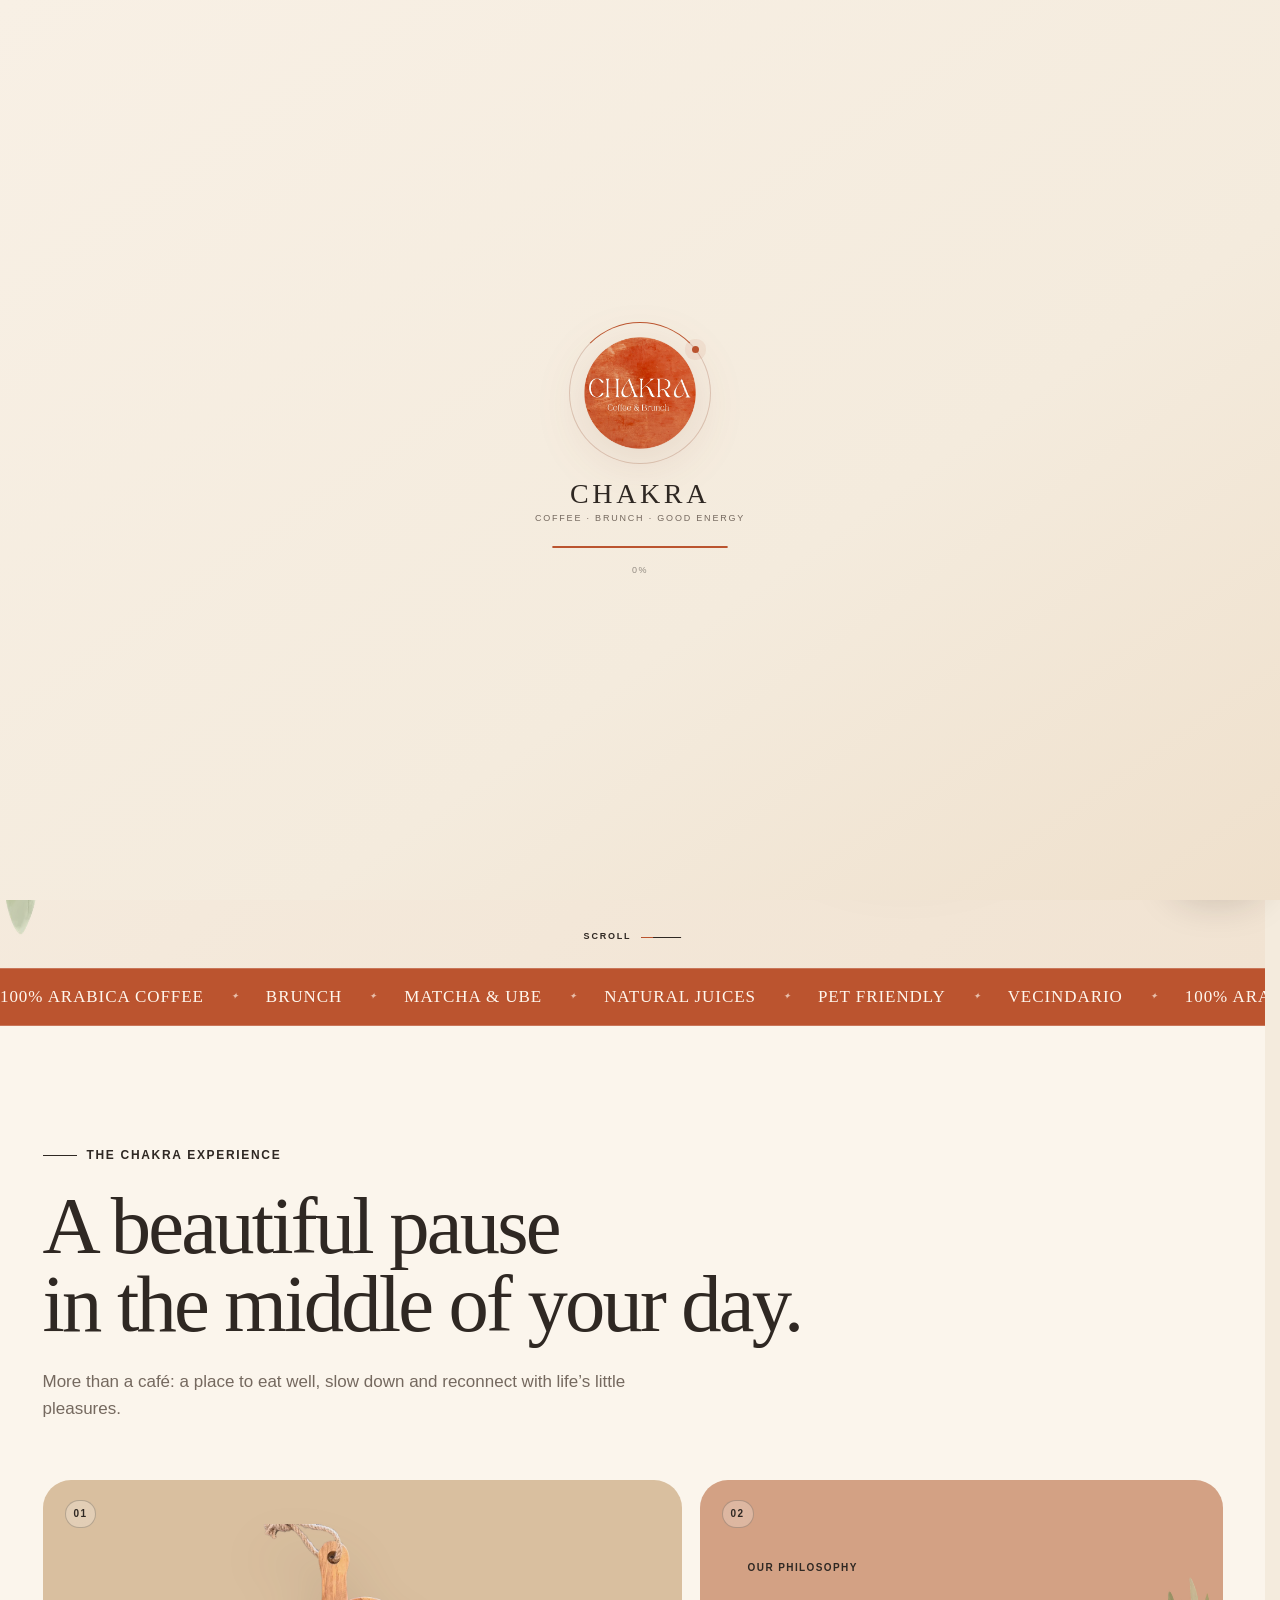
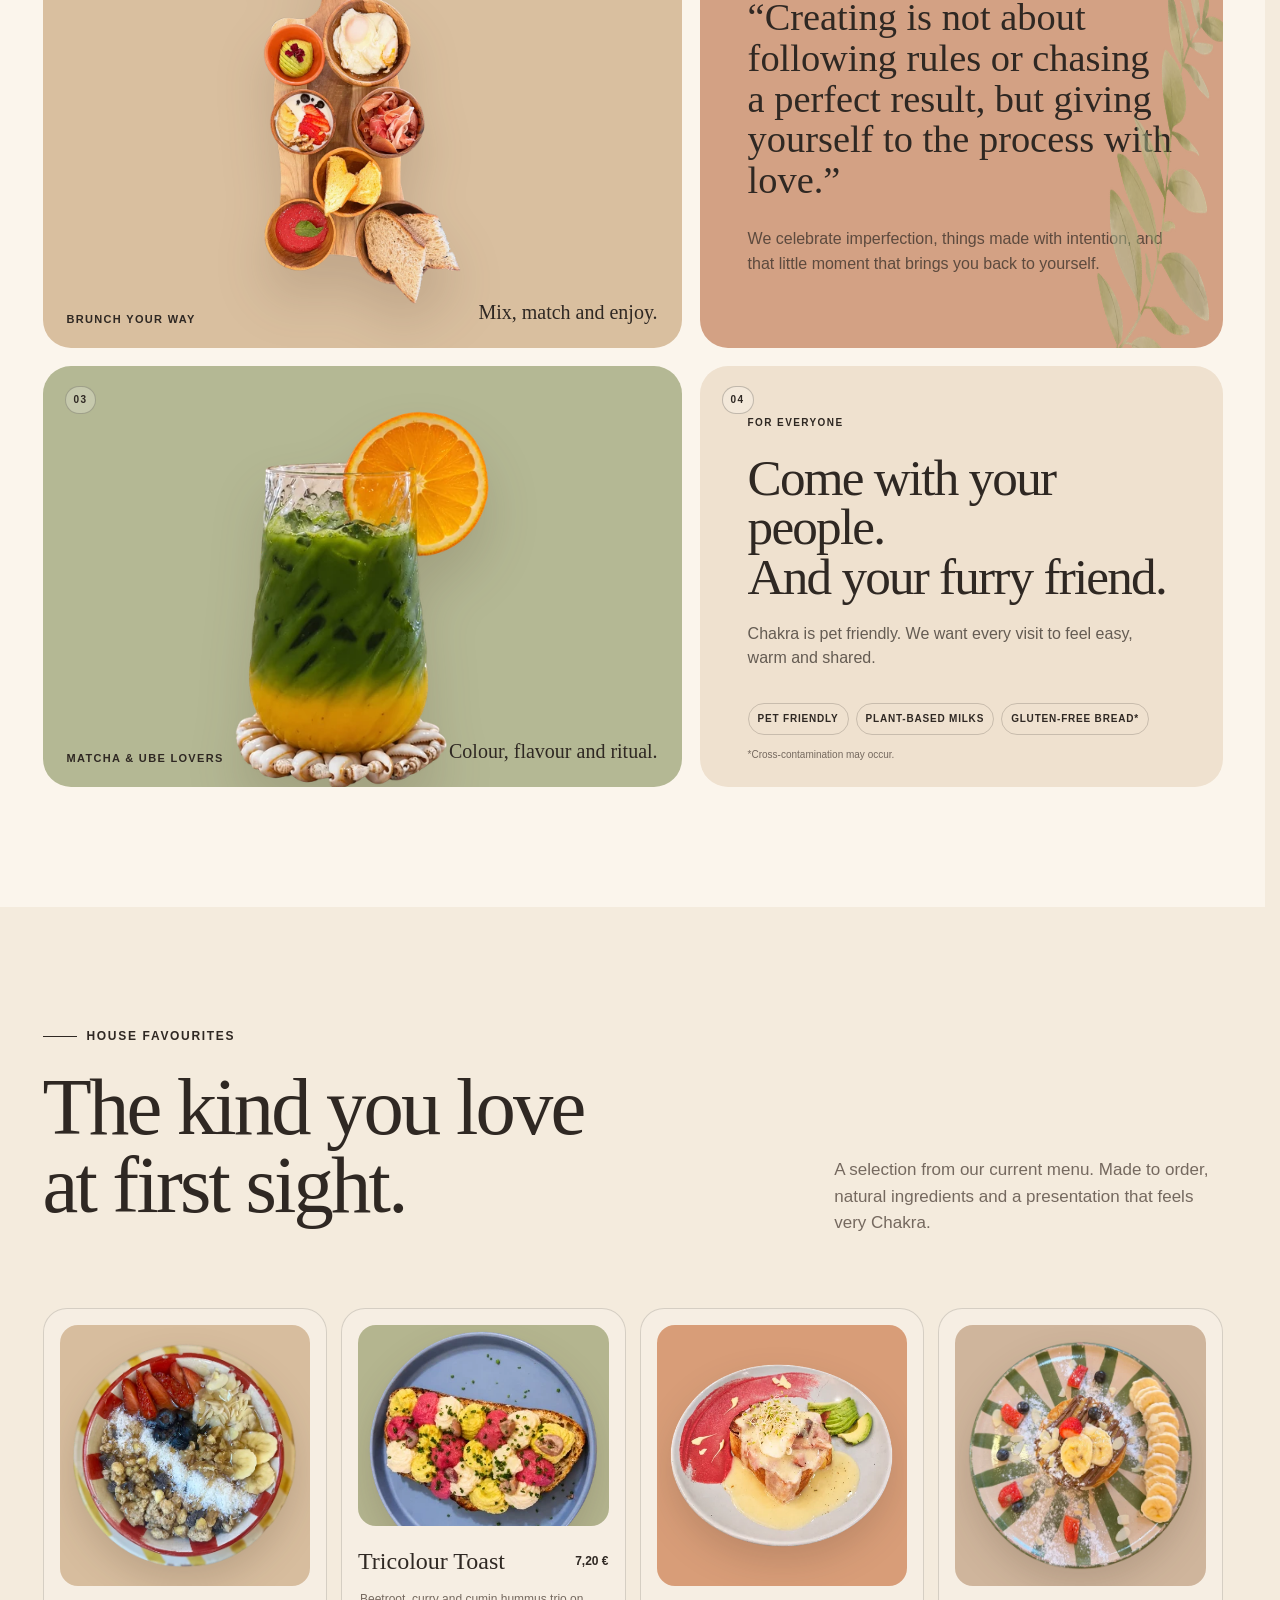
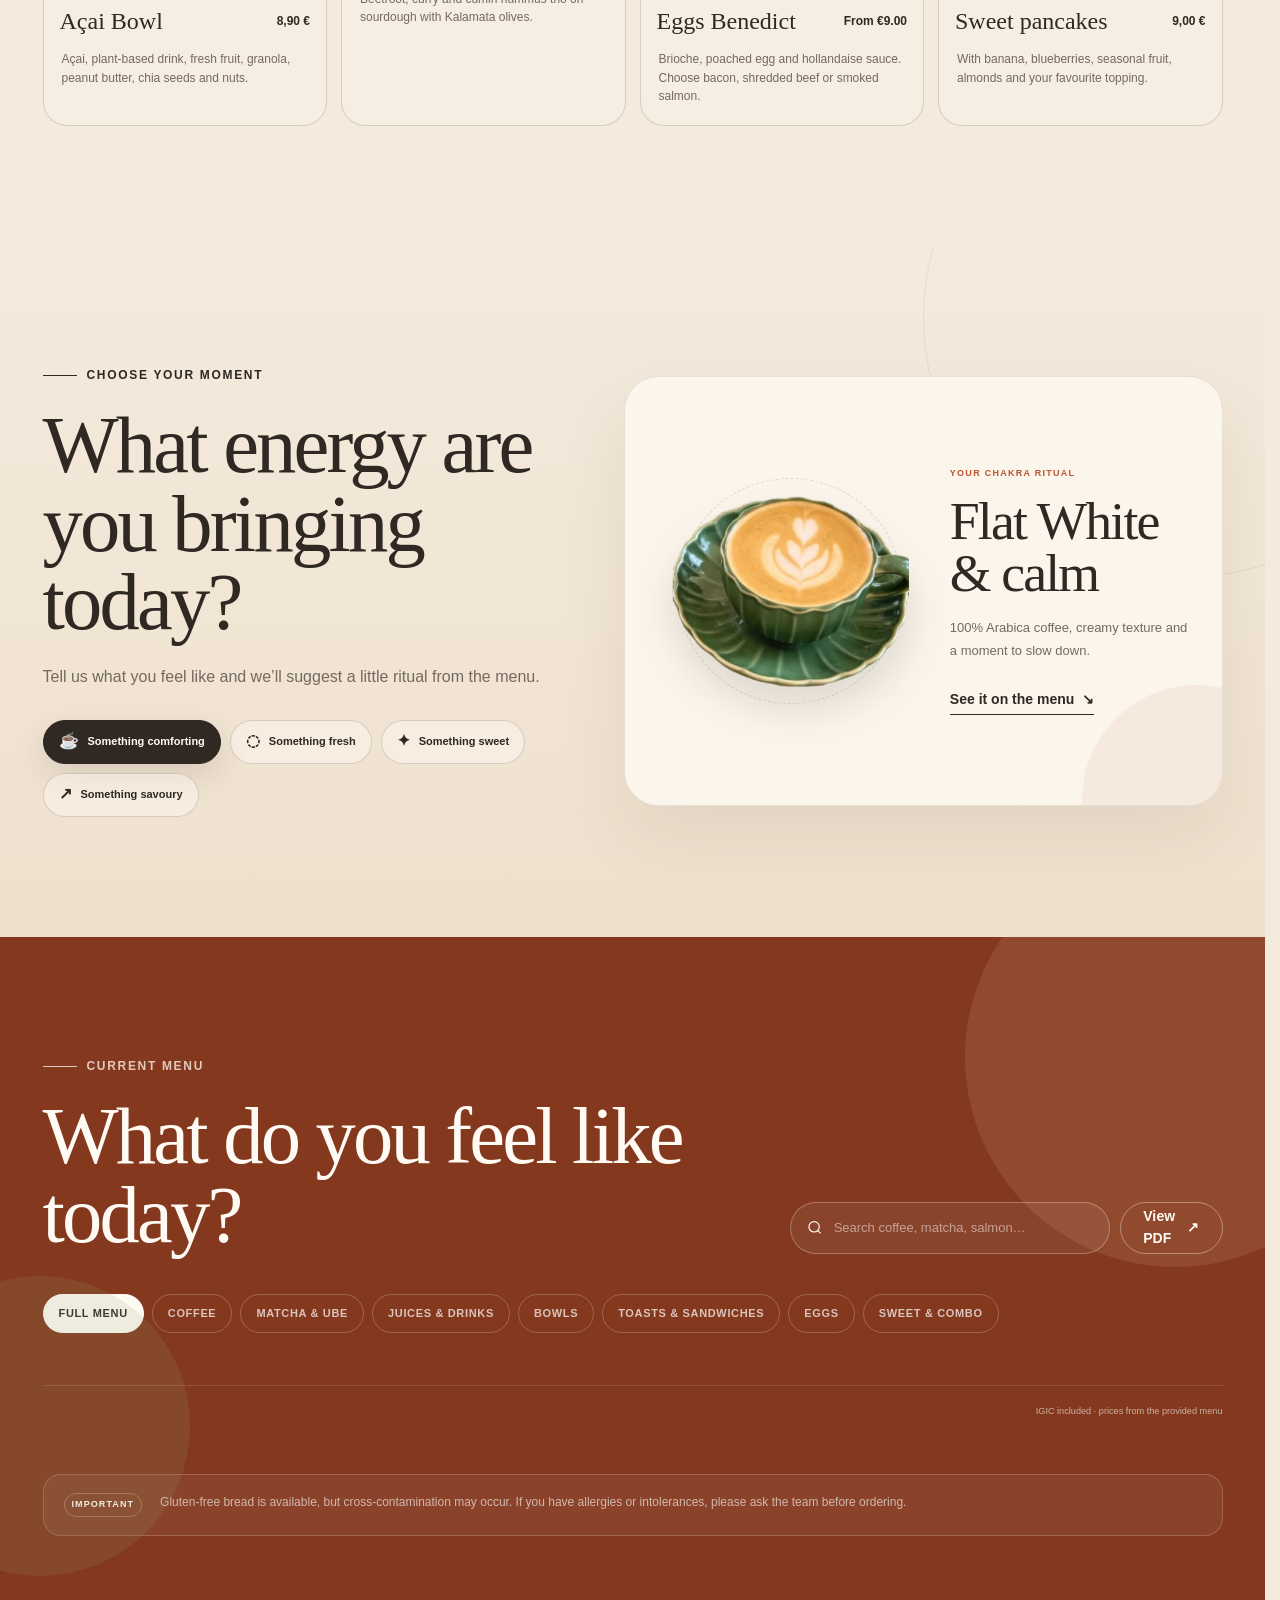
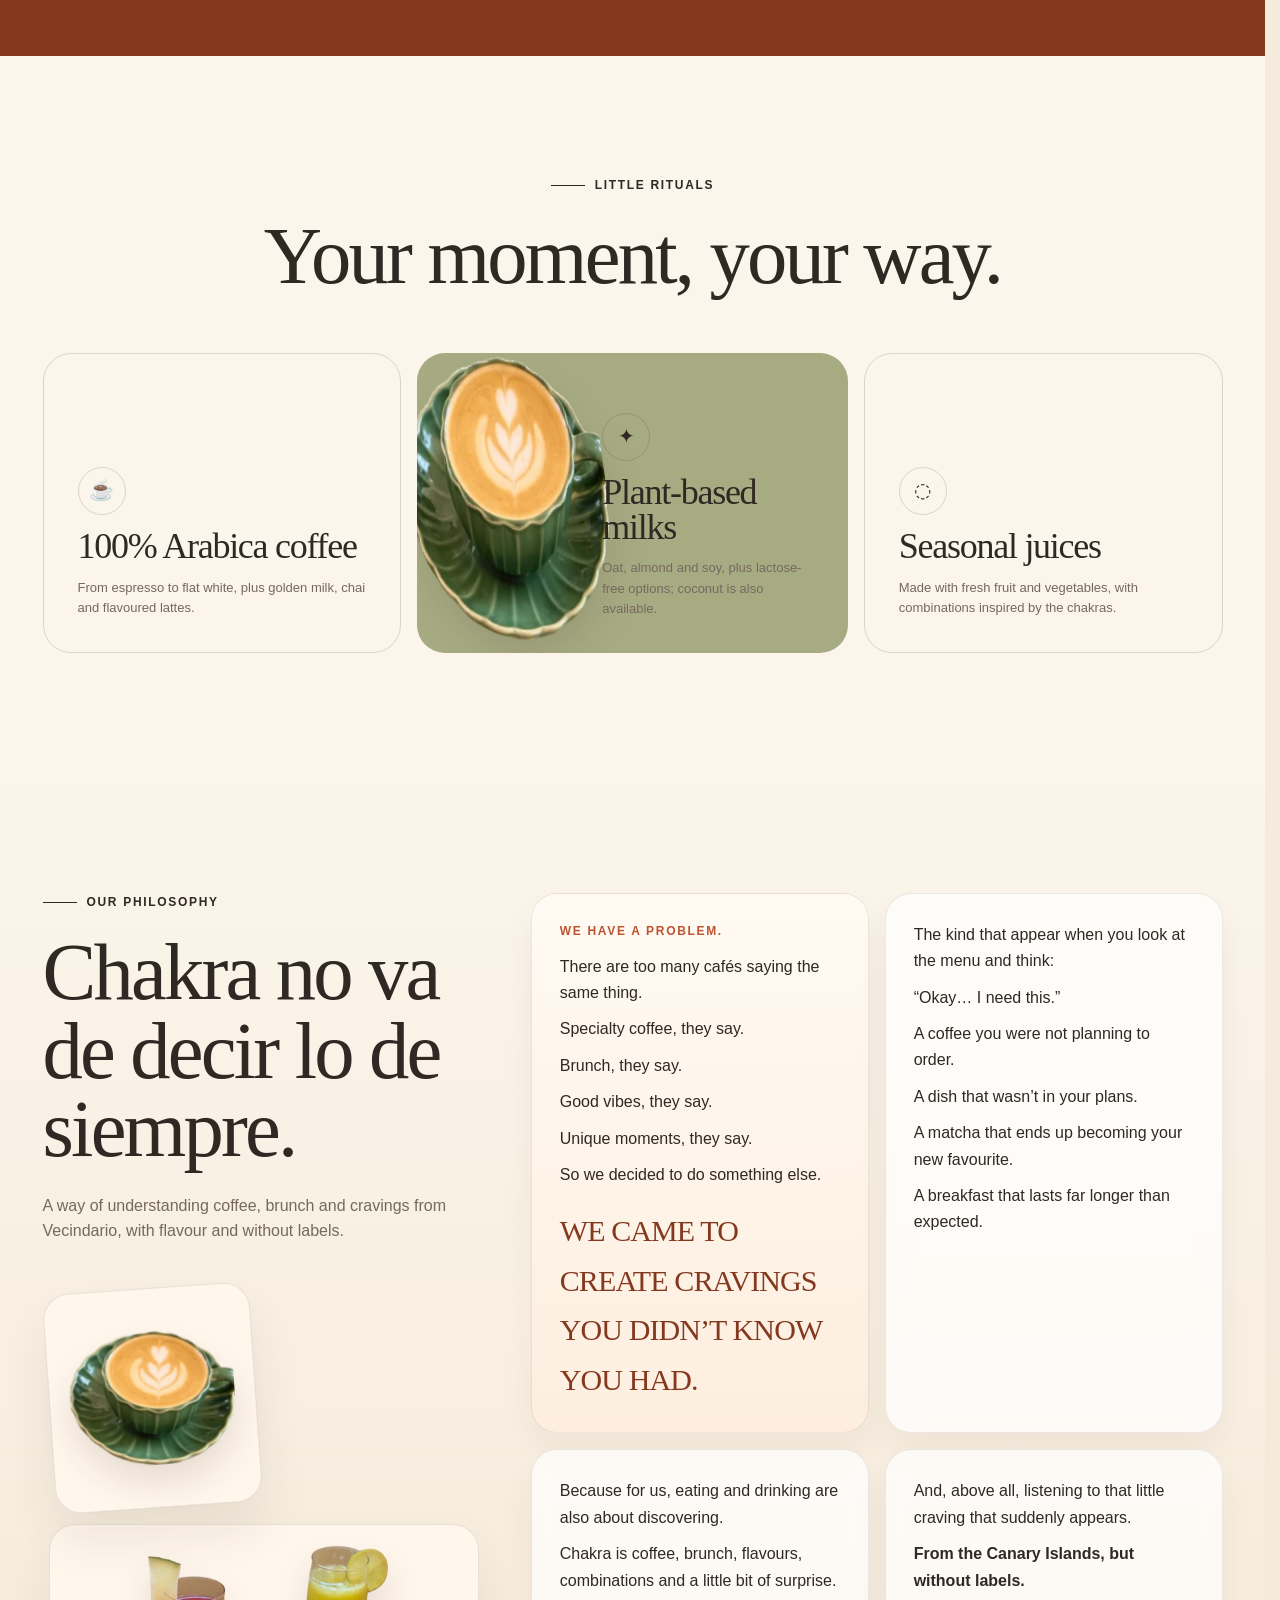
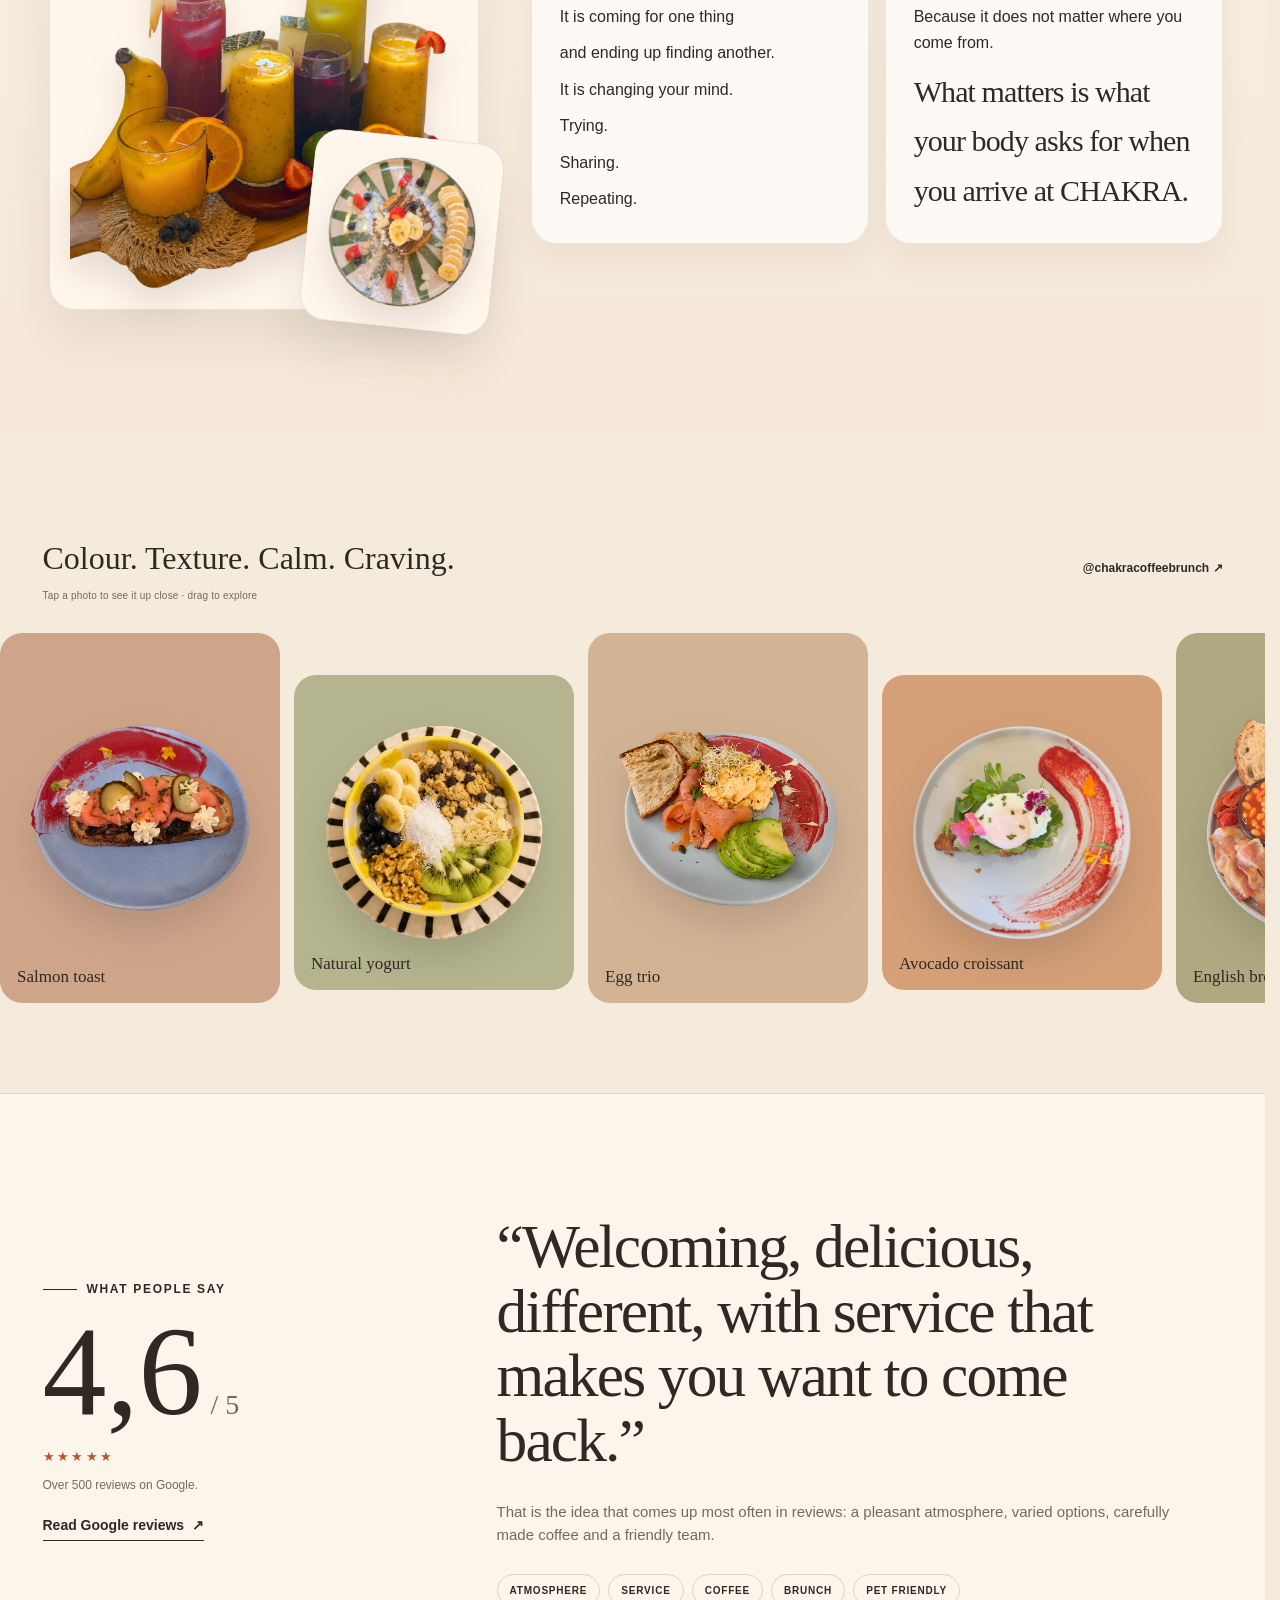
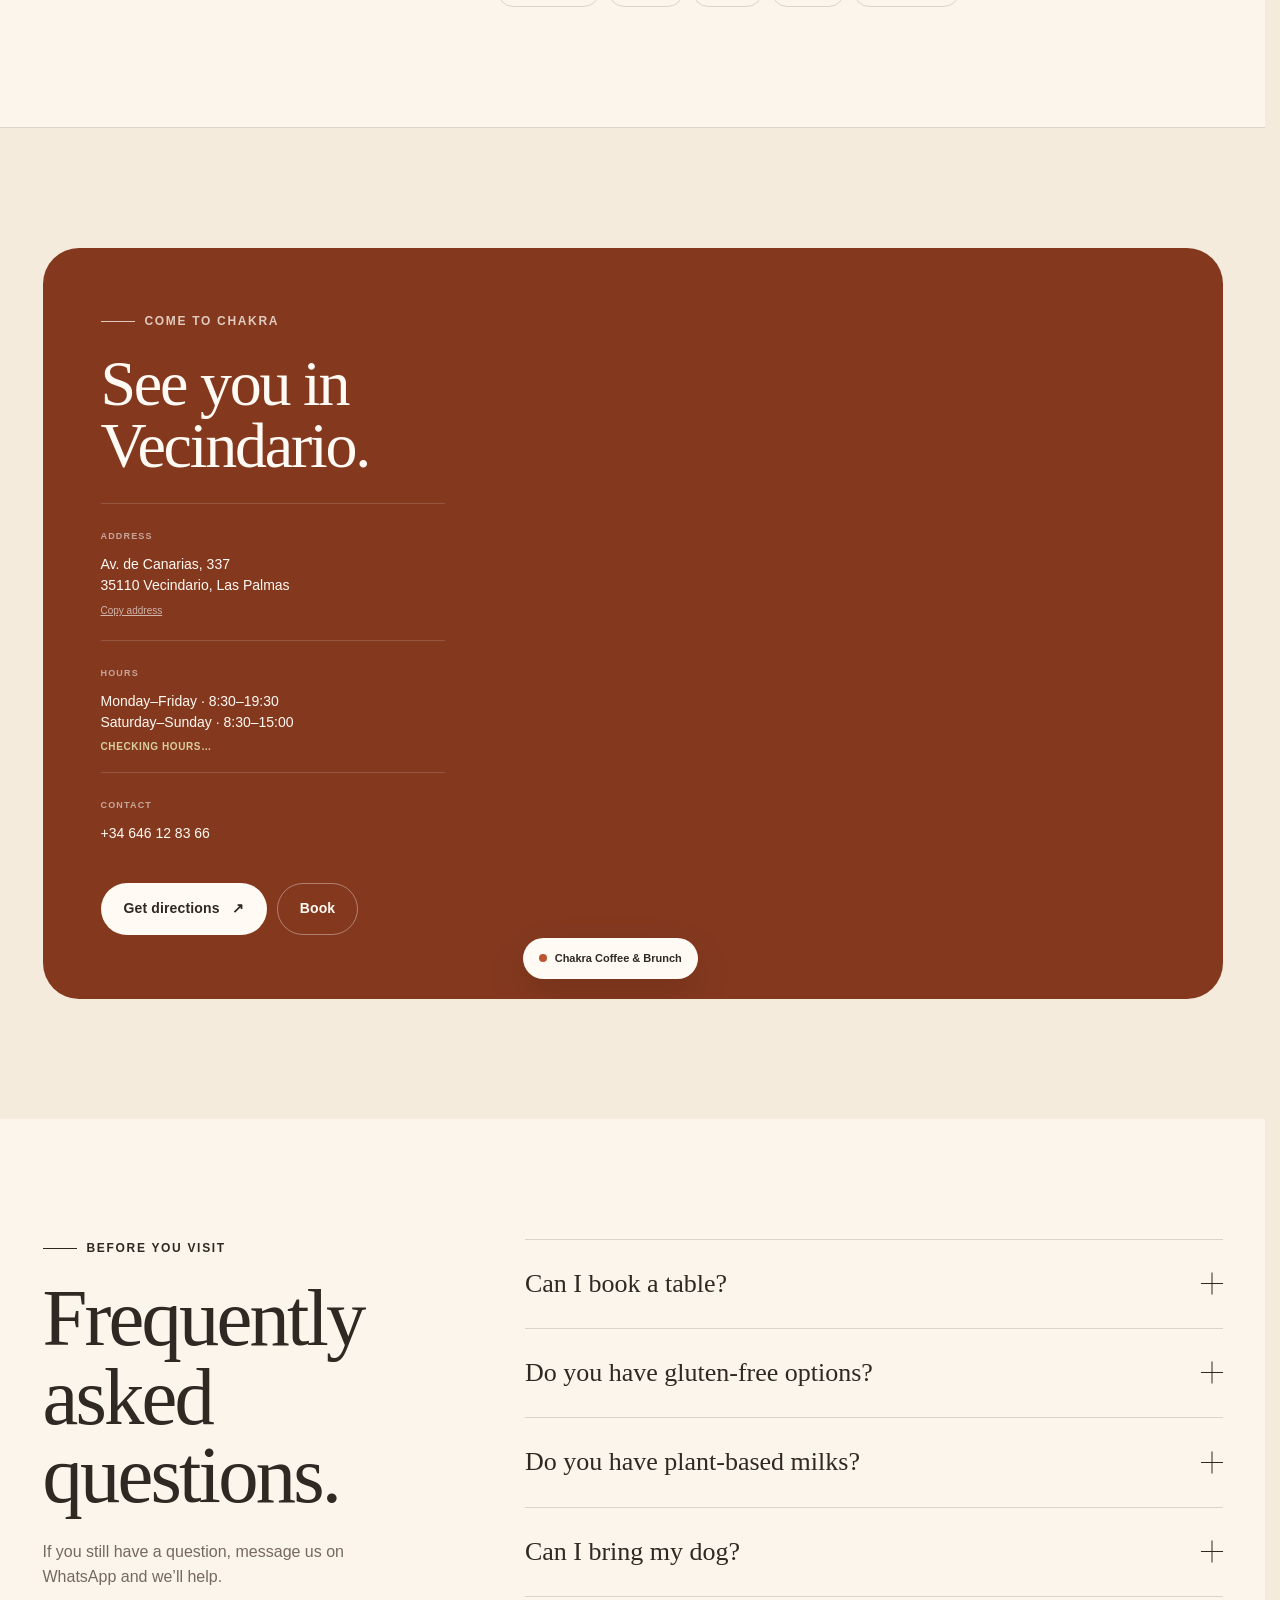
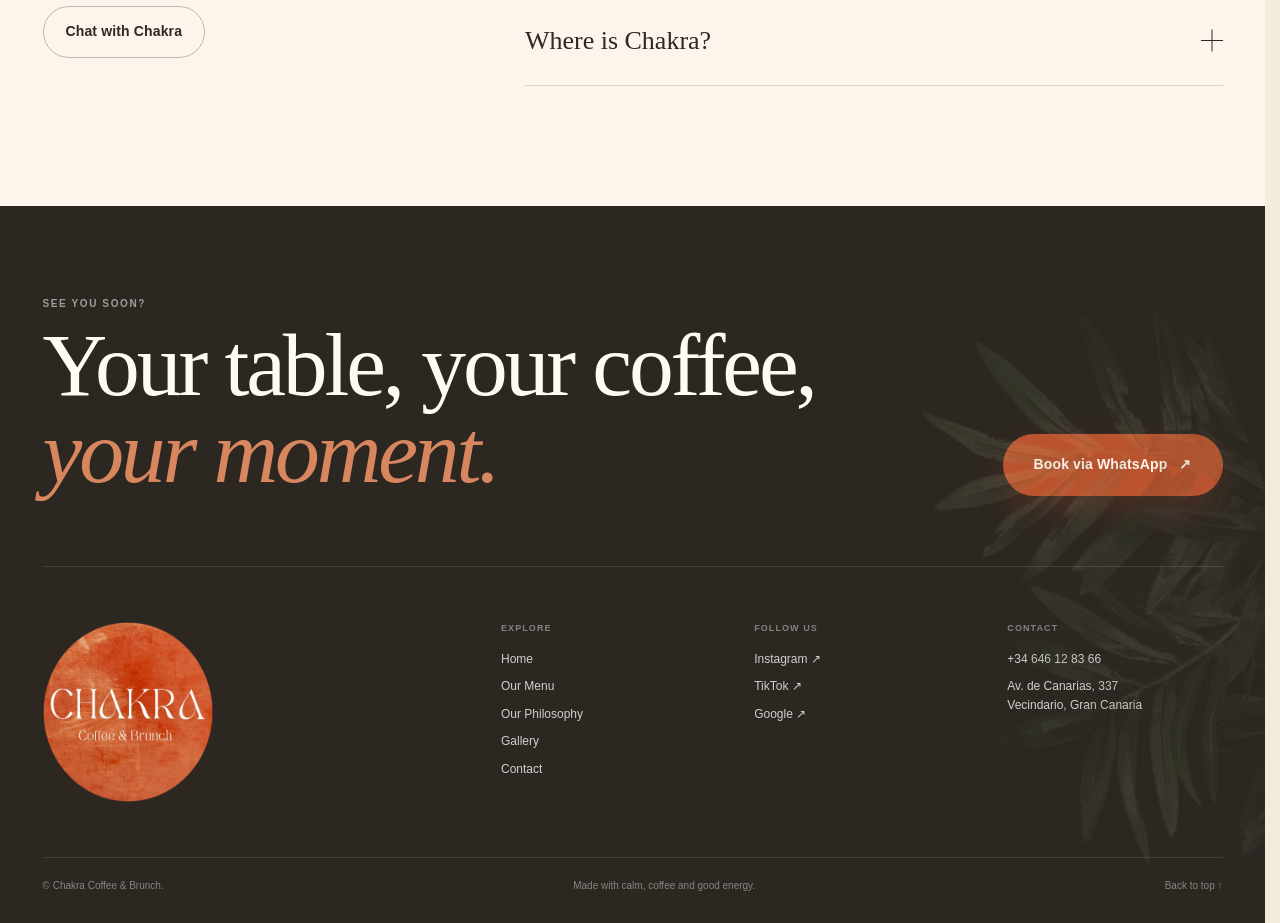
==== commit c646dd47: "Add files via upload" ====
--- a/index.html
+++ b/index.html
@@ -83,10 +83,11 @@
 <img alt="Chakra Coffee &amp; Brunch" decoding="async" height="74" loading="eager" src="assets/img/logo-circle.webp" width="74"/>
 </a>
 <nav aria-label="Navegación principal" class="desktop-nav">
-<a href="#experiencia">Experiencia</a>
-<a href="#carta">Carta</a>
-<a href="#comunidad">Comunidad</a>
-<a href="#visitanos">Visítanos</a>
+<a href="#inicio">Inicio</a>
+<a href="#carta">Nuestra Carta</a>
+<a href="#filosofia">Nuestra Filosofía</a>
+<a href="#galeria">Galería</a>
+<a href="#visitanos">Contacto</a>
 </nav>
 <div class="header-actions">
 <div aria-label="Idioma" class="lang-switch" role="group">
@@ -105,10 +106,11 @@
 <div aria-hidden="true" class="mobile-menu" id="mobileMenu">
 <div class="mobile-menu-deco"><img alt="" decoding="async" height="409" loading="lazy" src="assets/img/leaf-soft.webp" width="450"/></div>
 <nav aria-label="Navegación móvil">
-<a href="#experiencia">Experiencia</a>
-<a href="#carta">Carta</a>
-<a href="#comunidad">Comunidad</a>
-<a href="#visitanos">Visítanos</a>
+<a href="#inicio">Inicio</a>
+<a href="#carta">Nuestra Carta</a>
+<a href="#filosofia">Nuestra Filosofía</a>
+<a href="#galeria">Galería</a>
+<a href="#visitanos">Contacto</a>
 <button class="btn btn-dark js-reserve">Reserva tu mesa</button>
 </nav>
 <div aria-label="Idioma" class="mobile-lang lang-switch" role="group">
@@ -214,7 +216,7 @@
 <p>Açai, bebida vegetal, fruta fresca, granola, crema de cacahuete, chía y frutos secos.</p>
 </article>
 <article class="dish-card dish-card-b" data-reveal="">
-<div class="dish-visual"><img alt="Tosta tricolor" decoding="async" height="353" loading="lazy" src="assets/img/toast-tricolor.webp" width="365"/></div>
+<div class="dish-visual"><img alt="Tosta tricolor" decoding="async" height="353" loading="lazy" src="assets/img/toast-tricolor-horizontal.webp" width="365"/></div>
 <div class="dish-meta"><span>Tosta Tricolor</span><strong>7,20 €</strong></div>
 <p>Trío de hummus de remolacha, curry y comino sobre masa madre con kalamata.</p>
 </article>
@@ -277,6 +279,7 @@
 </div>
 </div>
 <div aria-label="Categorías de la carta" class="menu-tabs" id="menuTabs" role="tablist"></div>
+<div class="menu-showcase" data-reveal="" id="menuShowcase"></div>
 <div class="menu-results-meta"><span id="menuCount"></span><small>IGIC incluido · precios de la carta facilitada</small></div>
 <div aria-live="polite" class="menu-grid" id="menuGrid"></div>
 <div class="menu-empty" hidden="" id="menuEmpty">
@@ -313,40 +316,57 @@
 </div>
 </div>
 </section>
-<section class="community section" id="comunidad">
-<div class="shell community-grid">
-<div class="community-copy" data-reveal="">
-<p class="eyebrow"><span></span> Comunidad Chakra</p>
-<h2>El café también<br/>puede unir cosas.</h2>
-<p>Chakra también abre espacio a encuentros: club de lectura, talleres y experiencias de bienestar. Para los próximos planes, Instagram es el mejor lugar para enterarte.</p>
-<div class="community-buttons">
-<a class="btn btn-primary" href="https://www.instagram.com/chakracoffeebrunch/" rel="noopener noreferrer" target="_blank">Ver Instagram <span aria-hidden="true">↗</span></a>
-<a class="text-link" href="https://www.tiktok.com/@chakracoffeebrunc" rel="noopener noreferrer" target="_blank">También en TikTok <span>↗</span></a>
-</div>
-</div>
-<div class="community-cards" data-reveal="">
-<article class="event-card event-a">
-<span>Lectura · conversación · café</span>
-<h3>Chakra entre páginas</h3>
-<p>Encuentros que convierten una mesa y un café en un punto de conexión.</p>
-<strong>01</strong>
-</article>
-<article class="event-card event-b">
-<span>Bienestar · talleres</span>
-<h3>Experiencias con intención</h3>
-<p>Planes que encajan con la filosofía de parar, cuidarse y compartir.</p>
-<strong>02</strong>
-</article>
-<article class="event-card event-c">
-<span>Pet friendly</span>
-<h3>Tu compañero también viene</h3>
-<p>Porque los pequeños rituales se disfrutan mejor con quienes forman parte de tu día.</p>
-<strong>03</strong>
-</article>
-</div>
-</div>
-</section>
-<section aria-label="Galería de platos de Chakra" class="gallery-section section">
+<section class="philosophy section" id="filosofia">
+<div class="shell philosophy-grid">
+<div class="philosophy-sticky" data-reveal="">
+<p class="eyebrow"><span></span> Nuestra Filosofía</p>
+<h2>Chakra no va<br/>de decir lo de siempre.</h2>
+<p>Una manera de entender el café, el brunch y los antojos desde Vecindario, con sabor y sin etiquetas.</p>
+<div class="philosophy-collage">
+<figure class="philo-card card-a"><img alt="Café latte de Chakra" decoding="async" height="380" loading="lazy" src="assets/img/latte.webp" width="380"/></figure>
+<figure class="philo-card card-b"><img alt="Jugos naturales de Chakra" decoding="async" height="900" loading="lazy" src="assets/img/juice-board.webp" width="900"/></figure>
+<figure class="philo-card card-c"><img alt="Pancakes dulces de Chakra" decoding="async" height="516" loading="lazy" src="assets/img/pancakes-sweet.webp" width="509"/></figure>
+</div>
+</div>
+<div class="philosophy-content" data-reveal="">
+<article class="philo-text-block featured">
+<p class="philo-lead">TENEMOS UN PROBLEMA.</p>
+<p>Hay demasiadas cafeterías que dicen lo mismo.</p>
+<p>Que si café de especialidad.</p>
+<p>Que si brunch.</p>
+<p>Que si buen ambiente.</p>
+<p>Que si momentos únicos.</p>
+<p>Así que decidimos hacer otra cosa.</p>
+<p class="philo-highlight">VENIMOS A CREAR ANTOJOS QUE NO SABÍAS QUE TENÍAS.</p>
+</article>
+<article class="philo-text-block">
+<p>De esos que aparecen cuando ves algo en la carta y piensas:</p>
+<p>“Vale… esto lo necesito.”</p>
+<p>Un café que no tenías pensado pedir.</p>
+<p>Un plato que no estaba en tus planes.</p>
+<p>Un matcha que acaba convirtiéndose en tu nuevo favorito.</p>
+<p>Un desayuno que se alarga mucho más de lo previsto.</p>
+</article>
+<article class="philo-text-block">
+<p>Porque para nosotros, comer y beber también es descubrir.</p>
+<p>Chakra es café, brunch, sabores, mezclas y un poquito de sorpresa.</p>
+<p>Es venir por una cosa</p>
+<p>y terminar encontrando otra.</p>
+<p>Es cambiar de opinión.</p>
+<p>Probar.</p>
+<p>Compartir.</p>
+<p>Repetir.</p>
+</article>
+<article class="philo-text-block">
+<p>Y, sobre todo, hacerle caso a ese pequeño antojo que aparece de repente.</p>
+<p><strong>Desde Canarias, pero sin etiquetas.</strong></p>
+<p>Porque no importa de dónde vienes.</p>
+<p class="philo-close">Importa qué te pide el cuerpo cuando llegas a CHAKRA</p>
+</article>
+</div>
+</div>
+</section>
+<section aria-label="Galería de platos de Chakra" class="gallery-section section" id="galeria">
 <div class="shell">
 <div class="gallery-head" data-reveal="">
 <div><p>Color. Textura. Calma. Antojo.</p><small class="gallery-hint">Toca una foto para verla de cerca · arrastra para explorar</small></div>
@@ -464,7 +484,7 @@
 <div class="footer-mid">
 <img alt="Chakra Coffee &amp; Brunch" decoding="async" height="180" loading="lazy" src="assets/img/logo-circle.webp" width="180"/>
 <div class="footer-links">
-<div><span>Explora</span><a href="#experiencia">Experiencia</a><a href="#carta">Carta</a><a href="#comunidad">Comunidad</a><a href="#visitanos">Visítanos</a></div>
+<div><span>Explora</span><a href="#inicio">Inicio</a><a href="#carta">Nuestra Carta</a><a href="#filosofia">Nuestra Filosofía</a><a href="#galeria">Galería</a><a href="#visitanos">Contacto</a></div>
 <div><span>Síguenos</span><a href="https://www.instagram.com/chakracoffeebrunch/" rel="noopener noreferrer" target="_blank">Instagram ↗</a><a href="https://www.tiktok.com/@chakracoffeebrunc" rel="noopener noreferrer" target="_blank">TikTok ↗</a><a href="https://share.google/ILZ9T9qNG7YwBCdA2" rel="noopener noreferrer" target="_blank">Google ↗</a></div>
 <div><span>Contacto</span><a href="tel:+34646128366">+34 646 12 83 66</a><p>Av. de Canarias, 337<br/>Vecindario, Gran Canaria</p></div>
 </div>
--- a/styles.css
+++ b/styles.css
@@ -118,3 +118,109 @@
 @media (max-width:760px){.lang-switch{height:32px;padding-inline:8px}.header-actions{gap:8px}.mood{padding-top:74px}.mood-buttons{display:grid;grid-template-columns:1fr 1fr}.mood-btn{justify-content:flex-start}.mood-result{grid-template-columns:1fr;min-height:0;padding:24px;border-radius:26px}.mood-visual{min-height:280px}.mood-visual img{max-height:265px}.mood-result-copy h3{font-size:42px}.gallery-hint{max-width:300px}.gallery-modal-card{width:calc(100vw - 18px);height:calc(100svh - 18px);margin:9px auto;border-radius:22px;grid-template-columns:54px 1fr 54px}.gallery-modal-visual{padding:54px 4px 10px}.gallery-nav{width:40px;height:40px}.gallery-close{right:11px;top:11px}.gallery-modal-meta{padding:13px 16px}.gallery-modal-meta p{font-size:20px}.art-main,.art-latte,.art-pancake,.dish-visual img,.gallery-item img,.ritual-card.featured img{filter:drop-shadow(0 10px 12px rgba(47,40,35,.11))}}
 @media (max-width:450px){.mood-buttons{grid-template-columns:1fr}.header-actions .lang-switch{font-size:9px}.gallery-modal-card{grid-template-columns:46px 1fr 46px}.gallery-nav{width:36px;height:36px}.gallery-modal-visual{padding-inline:0}}
 @media (prefers-reduced-motion:reduce){.mood-orbit{animation:none}.preloader-line span{animation:none;transform:scaleX(1)}.gallery-modal-visual img{animation:none}}
+
+/* ===== v5 refinements: hero, visual menu, philosophy ===== */
+.hero-grid{grid-template-columns:minmax(0,.88fr) minmax(0,1.12fr);gap:42px}
+.hero-art{height:clamp(520px,62vw,760px);min-height:520px;max-height:760px}
+.hero-art img{height:auto;object-fit:contain;transform-origin:center center}
+.art-blob{inset:8% 8% 9% 11%;border-radius:54% 46% 56% 44%/41% 44% 56% 59%}
+.art-main{width:min(84%,720px);left:6%;top:16%}
+.art-latte{width:min(30%,250px);right:3%;top:10%}
+.art-pancake{width:min(31%,270px);right:1%;bottom:9%}
+.art-beans{width:min(22%,190px);left:2%;top:6%}
+.round-label{right:5%;top:33%}
+.hero-note{left:11%;bottom:10%}
+
+.signature-grid{align-items:stretch}
+.dish-card-b .dish-visual{aspect-ratio:1.25/1}
+.dish-card-b .dish-visual img{width:96%;height:96%}
+
+.menu-showcase{display:grid;grid-template-columns:repeat(4,minmax(0,1fr));gap:14px;margin:8px 0 26px}
+.menu-showcard{display:grid;grid-template-columns:92px 1fr;gap:14px;align-items:center;padding:14px;border-radius:24px;border:1px solid rgba(255,255,255,.16);background:rgba(255,255,255,.06);color:var(--white);text-align:left;transition:transform .25s ease, background .25s ease, border-color .25s ease, box-shadow .25s ease;animation:itemIn .45s ease both}
+.menu-showcard:hover,.menu-showcard.is-active{transform:translateY(-3px);background:rgba(255,255,255,.12);border-color:rgba(255,255,255,.34);box-shadow:0 18px 34px rgba(0,0,0,.12)}
+.menu-showcard-media{width:92px;height:92px;border-radius:18px;background:rgba(255,255,255,.08);display:grid;place-items:center;overflow:hidden}
+.menu-showcard-media img{width:84%;height:84%;object-fit:contain;filter:drop-shadow(0 12px 12px rgba(0,0,0,.15))}
+.menu-showcard-copy{display:grid;gap:5px;line-height:1.2}
+.menu-showcard-copy small{font-size:10px;letter-spacing:.12em;text-transform:uppercase;color:rgba(255,255,255,.68);font-weight:800}
+.menu-showcard-copy strong{font-family:var(--serif);font-size:22px;font-weight:400;letter-spacing:-.03em}
+.menu-showcard-copy em{font-style:normal;font-size:11px;color:rgba(255,255,255,.68)}
+.menu-grid{display:grid;grid-template-columns:1fr;gap:28px}
+.menu-group{padding:24px;border-radius:30px;border:1px solid rgba(255,255,255,.12);background:rgba(255,255,255,.06);animation:itemIn .45s ease both}
+.menu-group-head{display:grid;grid-template-columns:minmax(0,1.15fr) minmax(220px,.85fr);gap:18px;align-items:center;margin-bottom:18px}
+.menu-group-copy small{display:inline-flex;margin-bottom:12px;padding:7px 11px;border-radius:999px;font-size:10px;font-weight:800;letter-spacing:.12em;text-transform:uppercase;color:rgba(255,255,255,.78);border:1px solid rgba(255,255,255,.18)}
+.menu-group-copy h3{margin:0 0 10px;font-size:clamp(32px,3vw,48px)}
+.menu-group-copy p{margin:0 0 8px;color:rgba(255,255,255,.76);font-size:14px;max-width:640px}
+.menu-group-copy em{font-style:normal;color:rgba(255,255,255,.56);font-size:11px;display:block;line-height:1.55}
+.menu-group-visual{min-height:240px;border-radius:24px;background:linear-gradient(135deg,rgba(255,255,255,.11),rgba(255,255,255,.04));display:grid;place-items:center;overflow:hidden}
+.menu-group-visual img{width:82%;height:82%;object-fit:contain;filter:drop-shadow(0 18px 18px rgba(0,0,0,.16))}
+.menu-cards{display:grid;grid-template-columns:repeat(2,minmax(0,1fr));gap:14px}
+.menu-card{display:grid;gap:12px;padding:16px;border-radius:22px;background:rgba(255,255,255,.95);color:var(--ink);border:1px solid rgba(255,255,255,.12);transition:transform .25s ease, box-shadow .25s ease;animation:itemIn .45s ease both;min-height:148px}
+.menu-card:hover{transform:translateY(-4px);box-shadow:0 16px 32px rgba(18,10,7,.12)}
+.menu-card-top{display:grid;grid-template-columns:auto 1fr;gap:12px;align-items:center}
+.menu-thumb{width:62px;height:62px;border-radius:16px;background:var(--paper);display:grid;place-items:center;overflow:hidden;flex-shrink:0}
+.menu-thumb img{width:84%;height:84%;object-fit:contain;filter:drop-shadow(0 8px 10px rgba(57,37,25,.12))}
+.menu-micro-icon{width:44px;height:44px;border-radius:14px;background:var(--paper);display:grid;place-items:center;font-size:18px;color:var(--terracotta)}
+.menu-card-head{display:flex;justify-content:space-between;gap:12px;align-items:flex-start}
+.menu-card-head h4{margin:0;font-family:var(--serif);font-size:26px;font-weight:400;line-height:1.02;letter-spacing:-.03em}
+.menu-card-head strong{font-size:13px;white-space:nowrap;color:var(--terracotta-dark);padding-top:4px}
+.menu-card p{margin:0;color:var(--muted);font-size:13px;line-height:1.58}
+.menu-card-footer{margin-top:auto;display:flex;justify-content:space-between;gap:10px;align-items:center}
+.menu-card-footer span{font-size:10px;font-weight:800;letter-spacing:.11em;text-transform:uppercase;color:rgba(47,40,35,.55)}
+.menu-card .item-tag{display:inline-flex;font-size:9px;letter-spacing:.09em;border:1px solid rgba(47,40,35,.16);padding:5px 7px;border-radius:999px;color:var(--terracotta-dark);text-transform:uppercase}
+
+.philosophy{background:linear-gradient(180deg,#fbf5eb 0%,#f5e8d7 100%)}
+.philosophy-grid{display:grid;grid-template-columns:minmax(0,.78fr) minmax(0,1.22fr);gap:46px;align-items:start}
+.philosophy-sticky{position:sticky;top:110px}
+.philosophy-sticky>p:not(.eyebrow){color:var(--muted);font-size:16px;max-width:500px}
+.philosophy-collage{position:relative;display:grid;grid-template-columns:1fr 1fr;gap:16px;margin-top:34px;padding:10px 6px 0}
+.philo-card{margin:0;border-radius:26px;background:#fff6ec;border:1px solid rgba(47,40,35,.1);padding:20px;box-shadow:0 28px 50px rgba(55,35,24,.08)}
+.philo-card img{width:100%;height:100%;object-fit:contain;filter:drop-shadow(0 18px 16px rgba(57,37,25,.12))}
+.philo-card.card-a{grid-column:1/span 1;min-height:220px;transform:rotate(-4deg)}
+.philo-card.card-b{grid-column:1/span 2;min-height:300px}
+.philo-card.card-c{position:absolute;right:-12px;bottom:-18px;width:190px;min-height:190px;transform:rotate(6deg)}
+.philosophy-content{display:grid;grid-template-columns:repeat(2,minmax(0,1fr));gap:16px}
+.philo-text-block{padding:28px;border-radius:26px;background:rgba(255,255,255,.72);border:1px solid rgba(47,40,35,.09);backdrop-filter:blur(10px);box-shadow:0 18px 32px rgba(55,35,24,.05)}
+.philo-text-block p{margin:0 0 10px;line-height:1.65}
+.philo-text-block p:last-child{margin-bottom:0}
+.philo-text-block.featured{background:linear-gradient(180deg,#fffaf3 0%,#fdeedf 100%)}
+.philo-lead{font-size:12px;letter-spacing:.14em;text-transform:uppercase;font-weight:800;color:var(--terracotta);margin-bottom:12px!important}
+.philo-highlight{font-family:var(--serif);font-size:30px;line-height:1.08;color:var(--terracotta-dark);letter-spacing:-.03em;margin-top:18px!important}
+.philo-close{font-family:var(--serif);font-size:30px;line-height:1.08;letter-spacing:-.03em;color:var(--ink)}
+
+.gallery-section{padding-top:104px}
+
+@media (max-width:1024px){
+  .menu-showcase{grid-template-columns:repeat(2,minmax(0,1fr))}
+  .menu-group-head{grid-template-columns:1fr}
+  .philosophy-grid{grid-template-columns:1fr;gap:34px}
+  .philosophy-sticky{position:static}
+}
+@media (max-width:760px){
+  .hero-grid{grid-template-columns:1fr;gap:18px}
+  .hero-art{height:clamp(420px,92vw,560px);min-height:420px;max-height:none;margin-top:18px}
+  .art-main{width:84%;left:4%;top:20%}
+  .art-latte{width:30%;right:4%;top:7%}
+  .art-pancake{width:33%;right:3%;bottom:10%}
+  .art-beans{width:22%;left:2%;top:10%}
+  .round-label{right:4%;top:39%}
+  .hero-note{left:4%;bottom:5%;padding:11px 13px}
+  .menu-showcase{grid-template-columns:1fr}
+  .menu-showcard{grid-template-columns:78px 1fr;padding:12px}
+  .menu-showcard-media{width:78px;height:78px}
+  .menu-showcard-copy strong{font-size:20px}
+  .menu-group{padding:18px;border-radius:24px}
+  .menu-group-visual{min-height:180px}
+  .menu-cards{grid-template-columns:1fr}
+  .menu-card{padding:14px;min-height:auto}
+  .menu-card-head h4{font-size:22px}
+  .philosophy-content{grid-template-columns:1fr}
+  .philosophy-collage{grid-template-columns:1fr 1fr;padding-right:50px}
+  .philo-card.card-b{min-height:240px}
+  .philo-card.card-c{width:148px;min-height:148px;right:0;bottom:-10px}
+}
+@media (max-width:450px){
+  .hero-art{height:400px;min-height:400px}
+  .hero-note{max-width:210px}
+  .philo-highlight,.philo-close{font-size:24px}
+  .philo-text-block{padding:22px}
+}
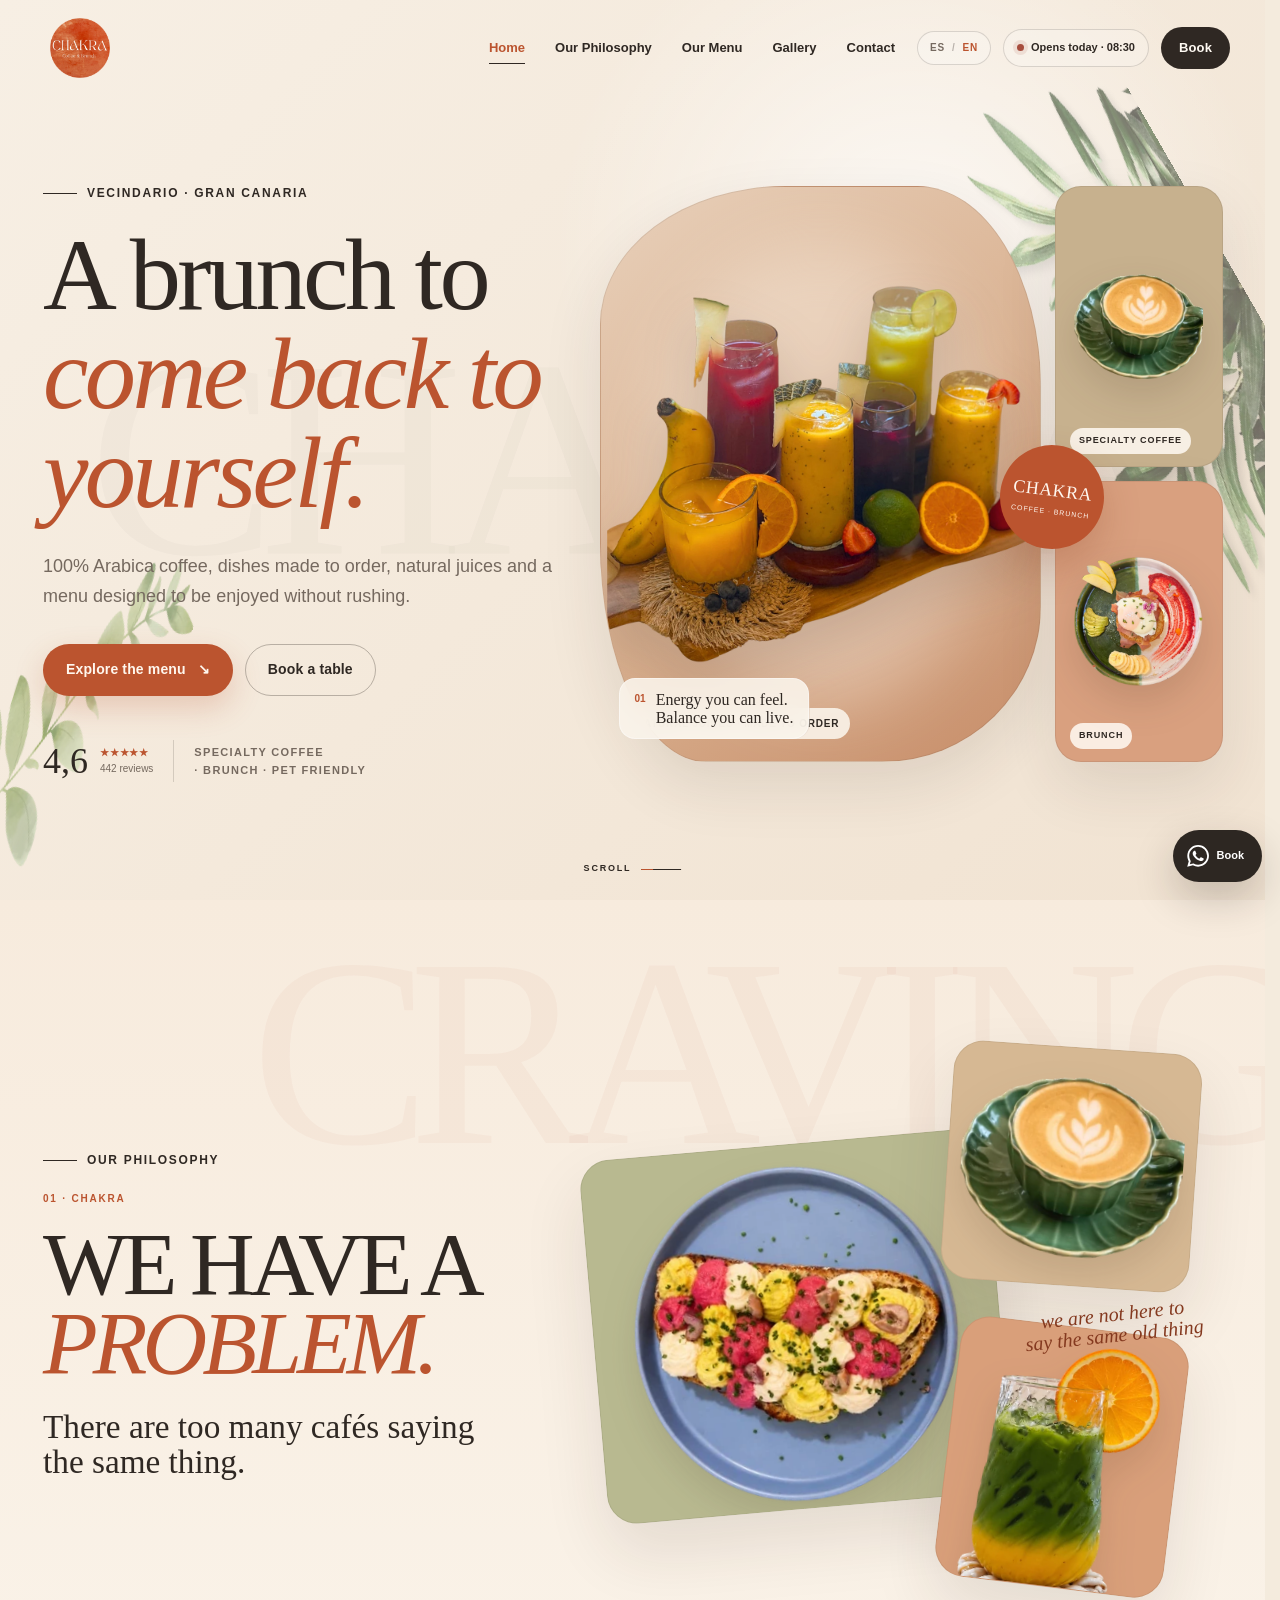
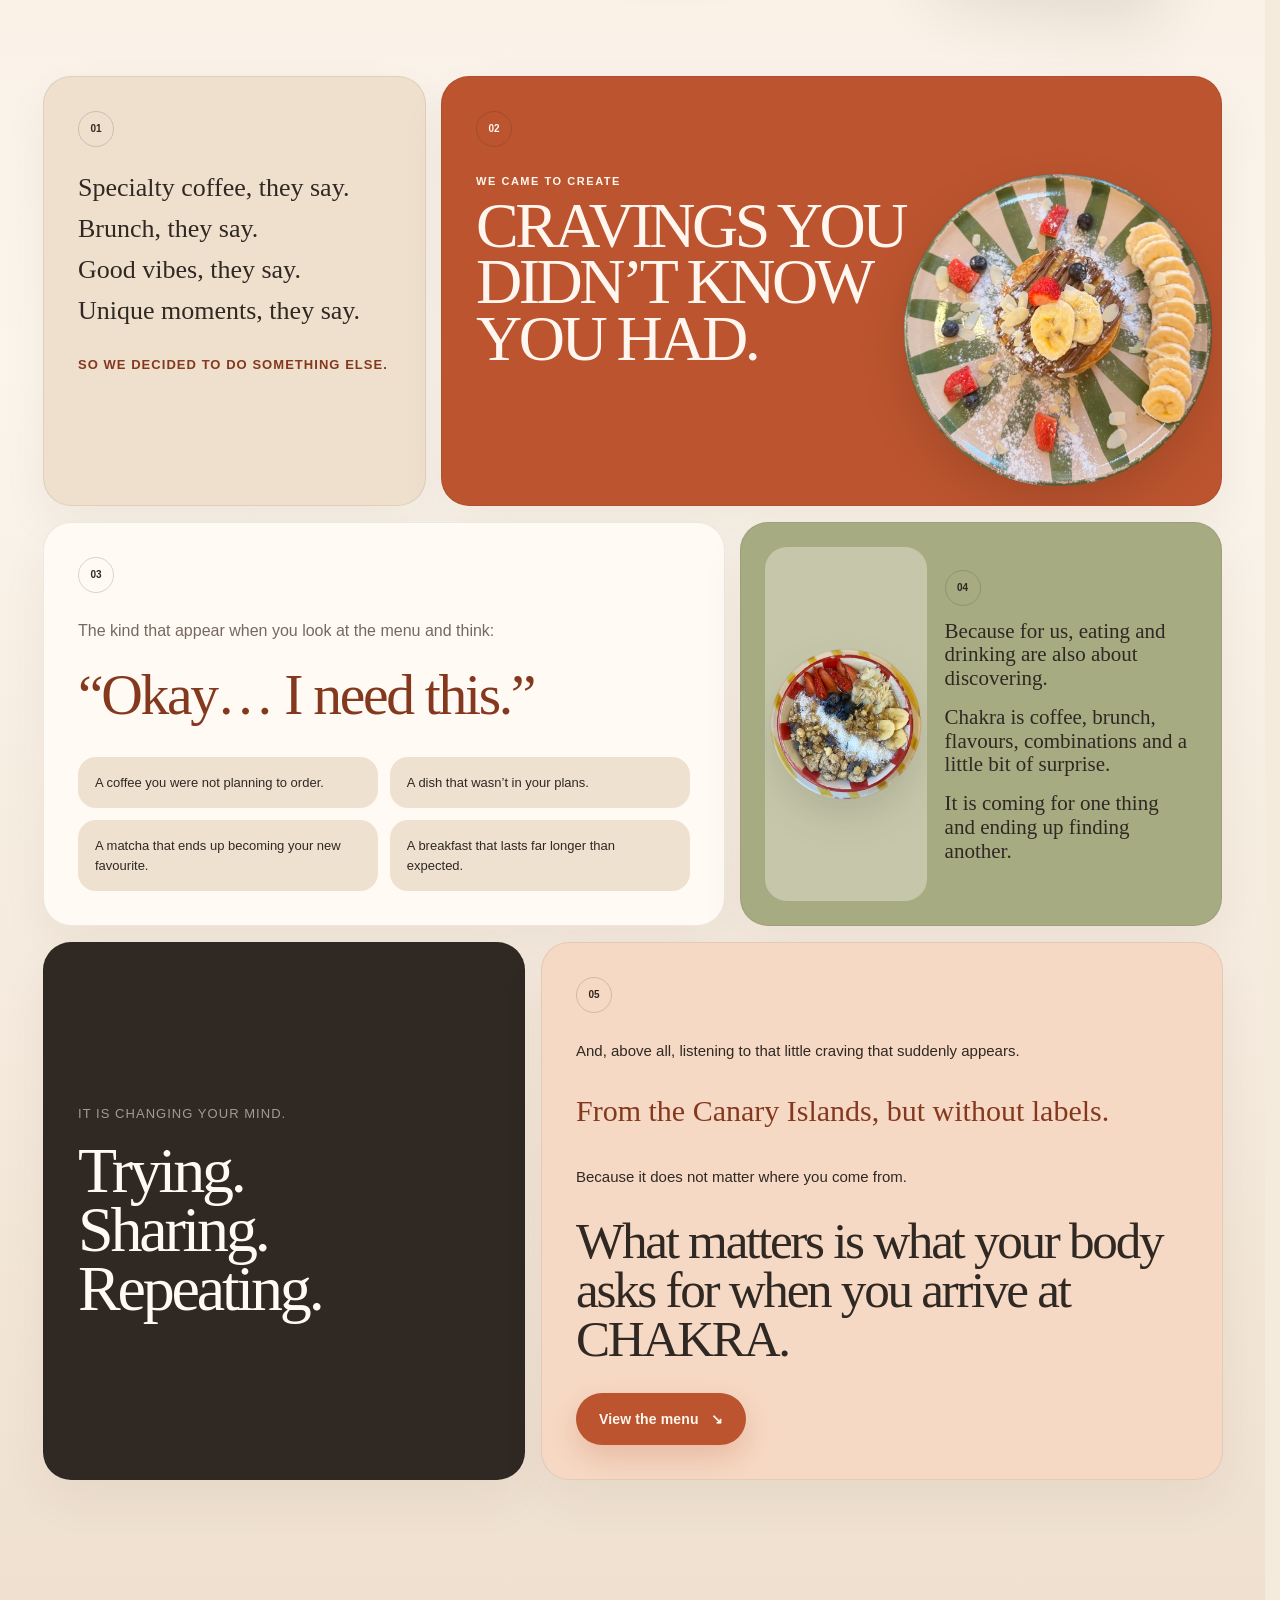
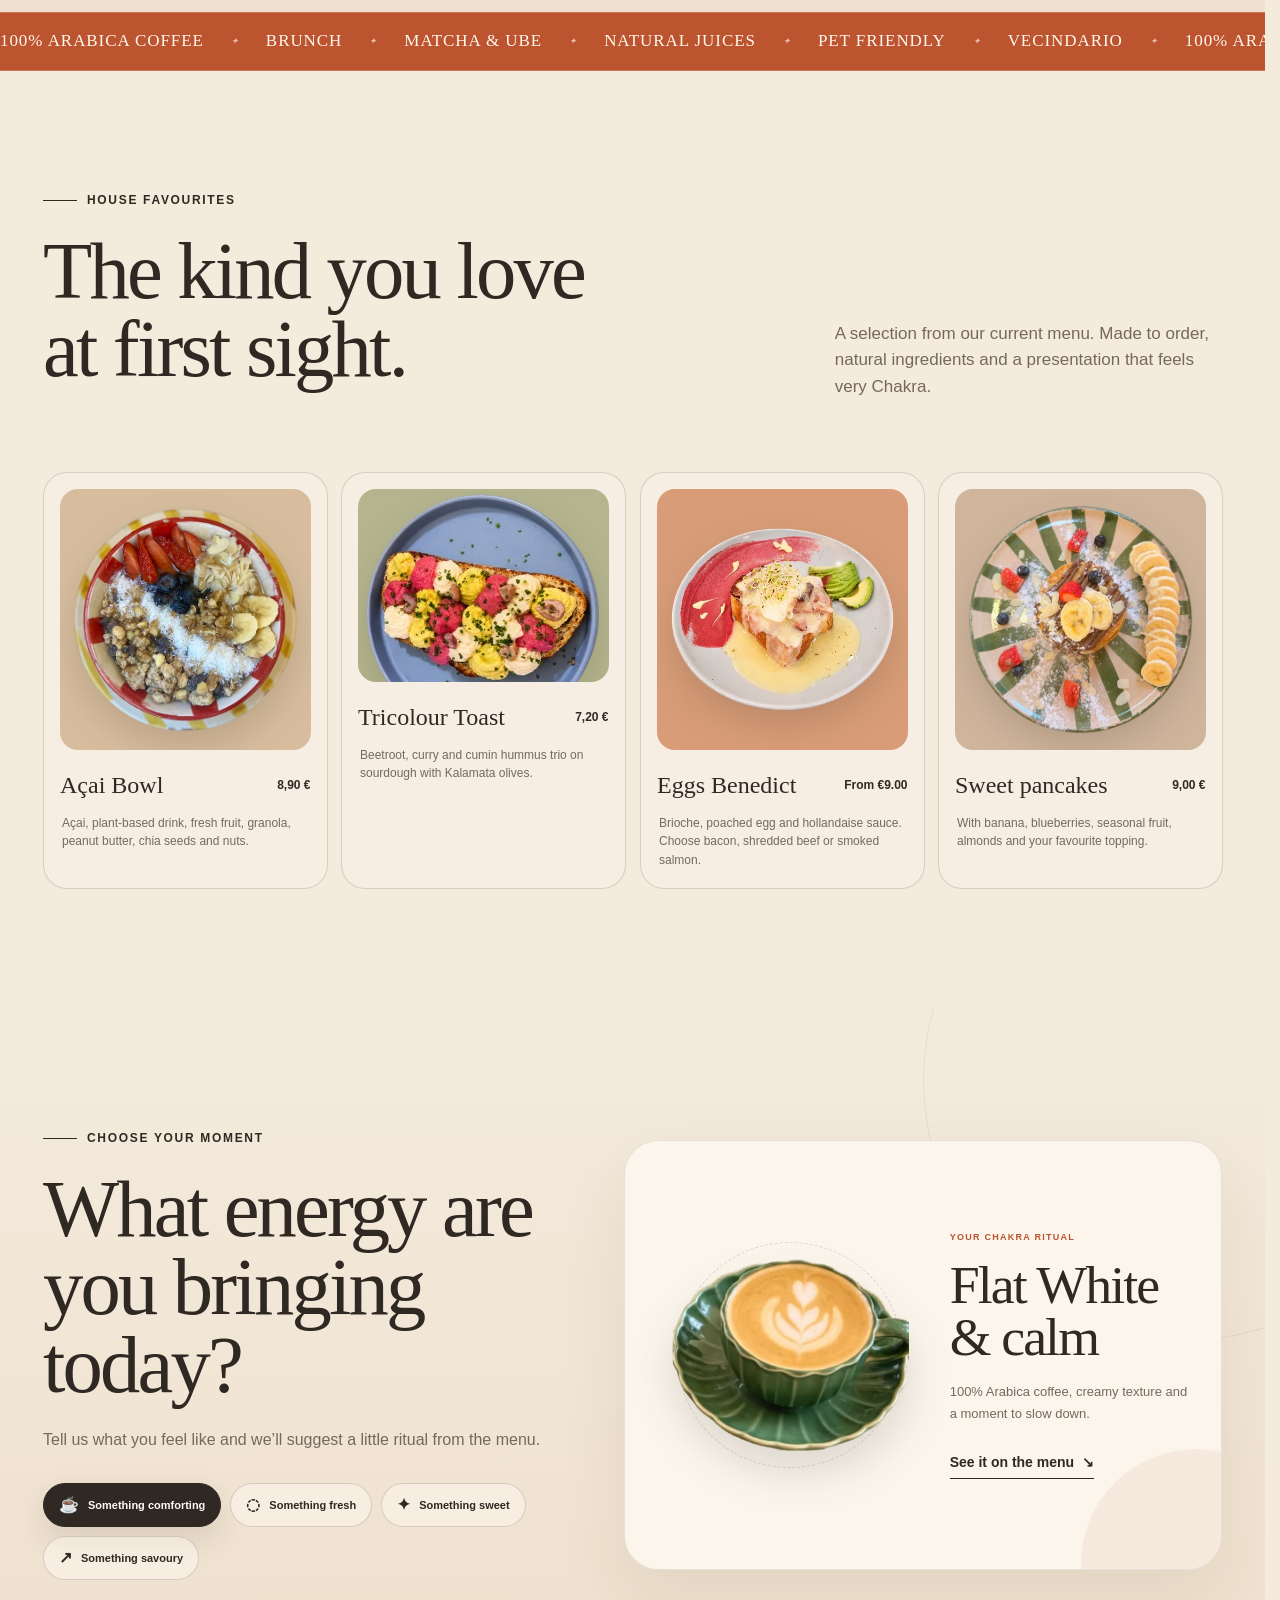
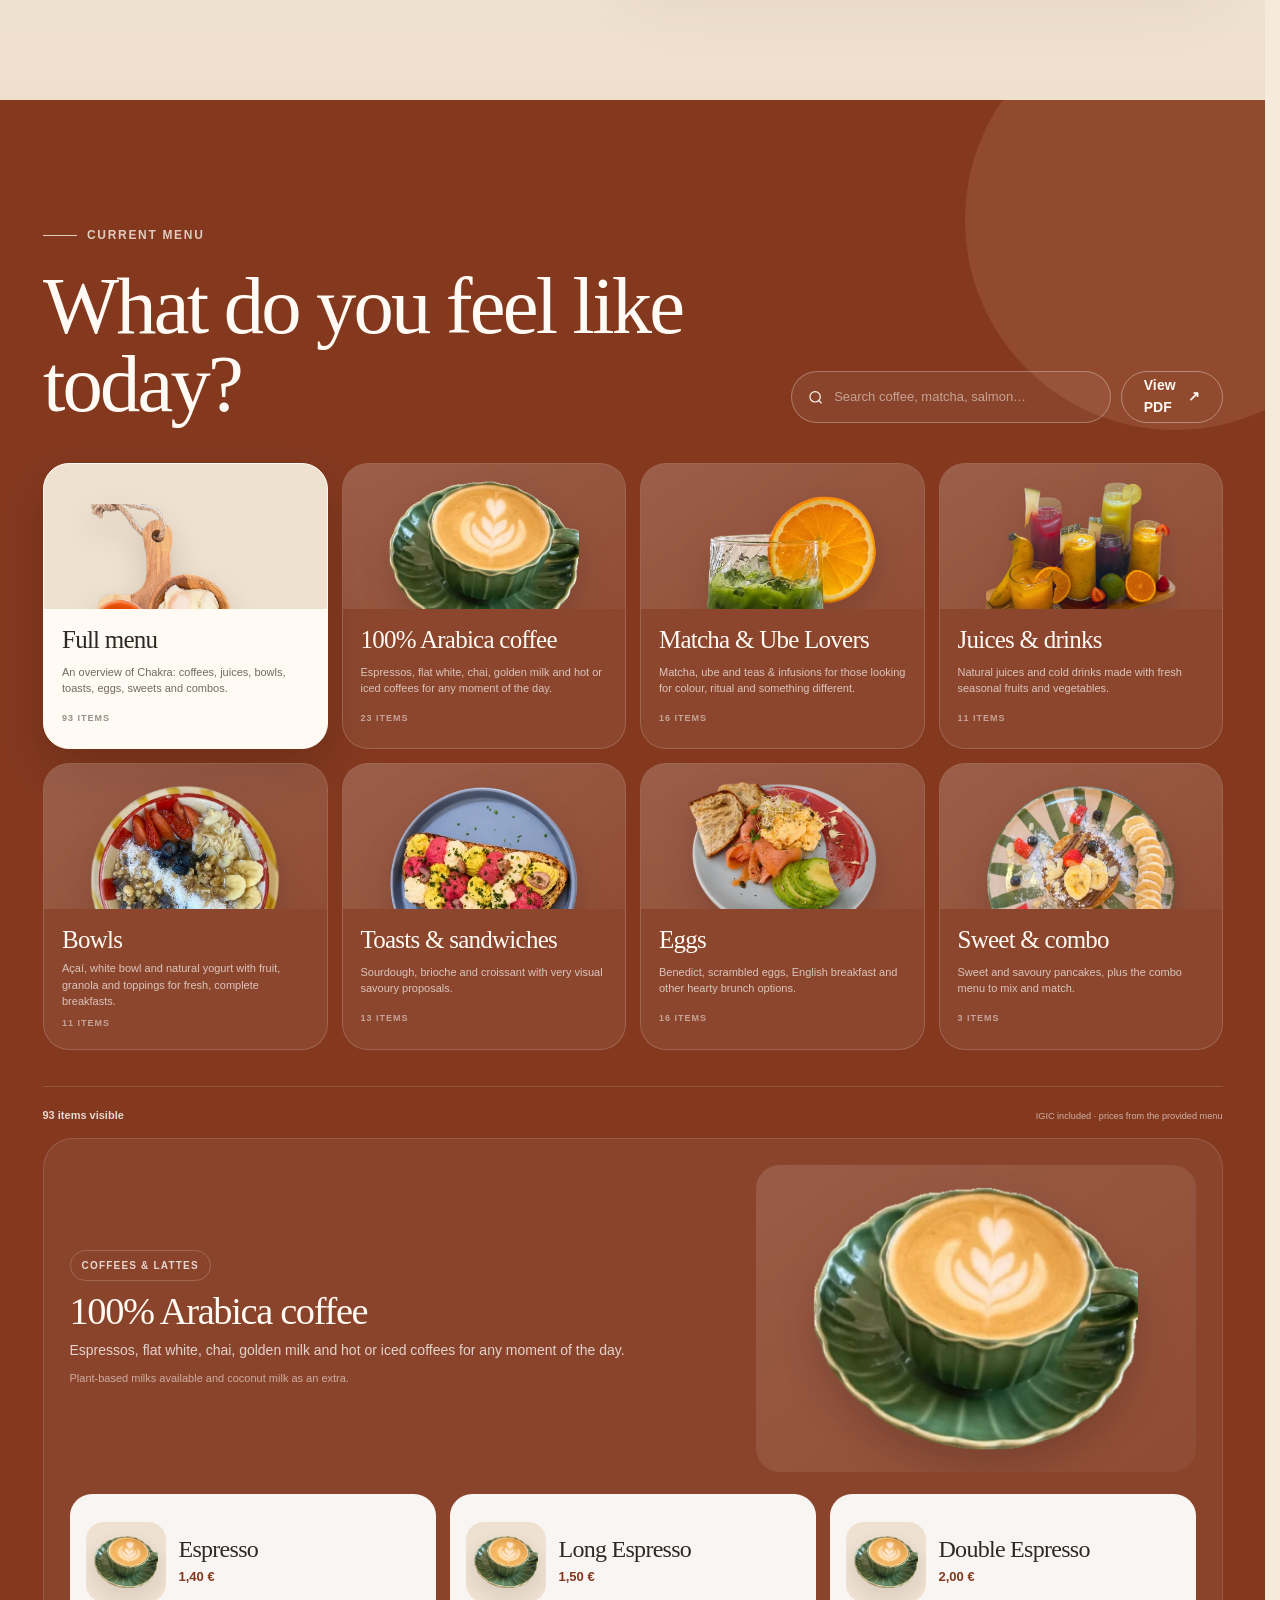
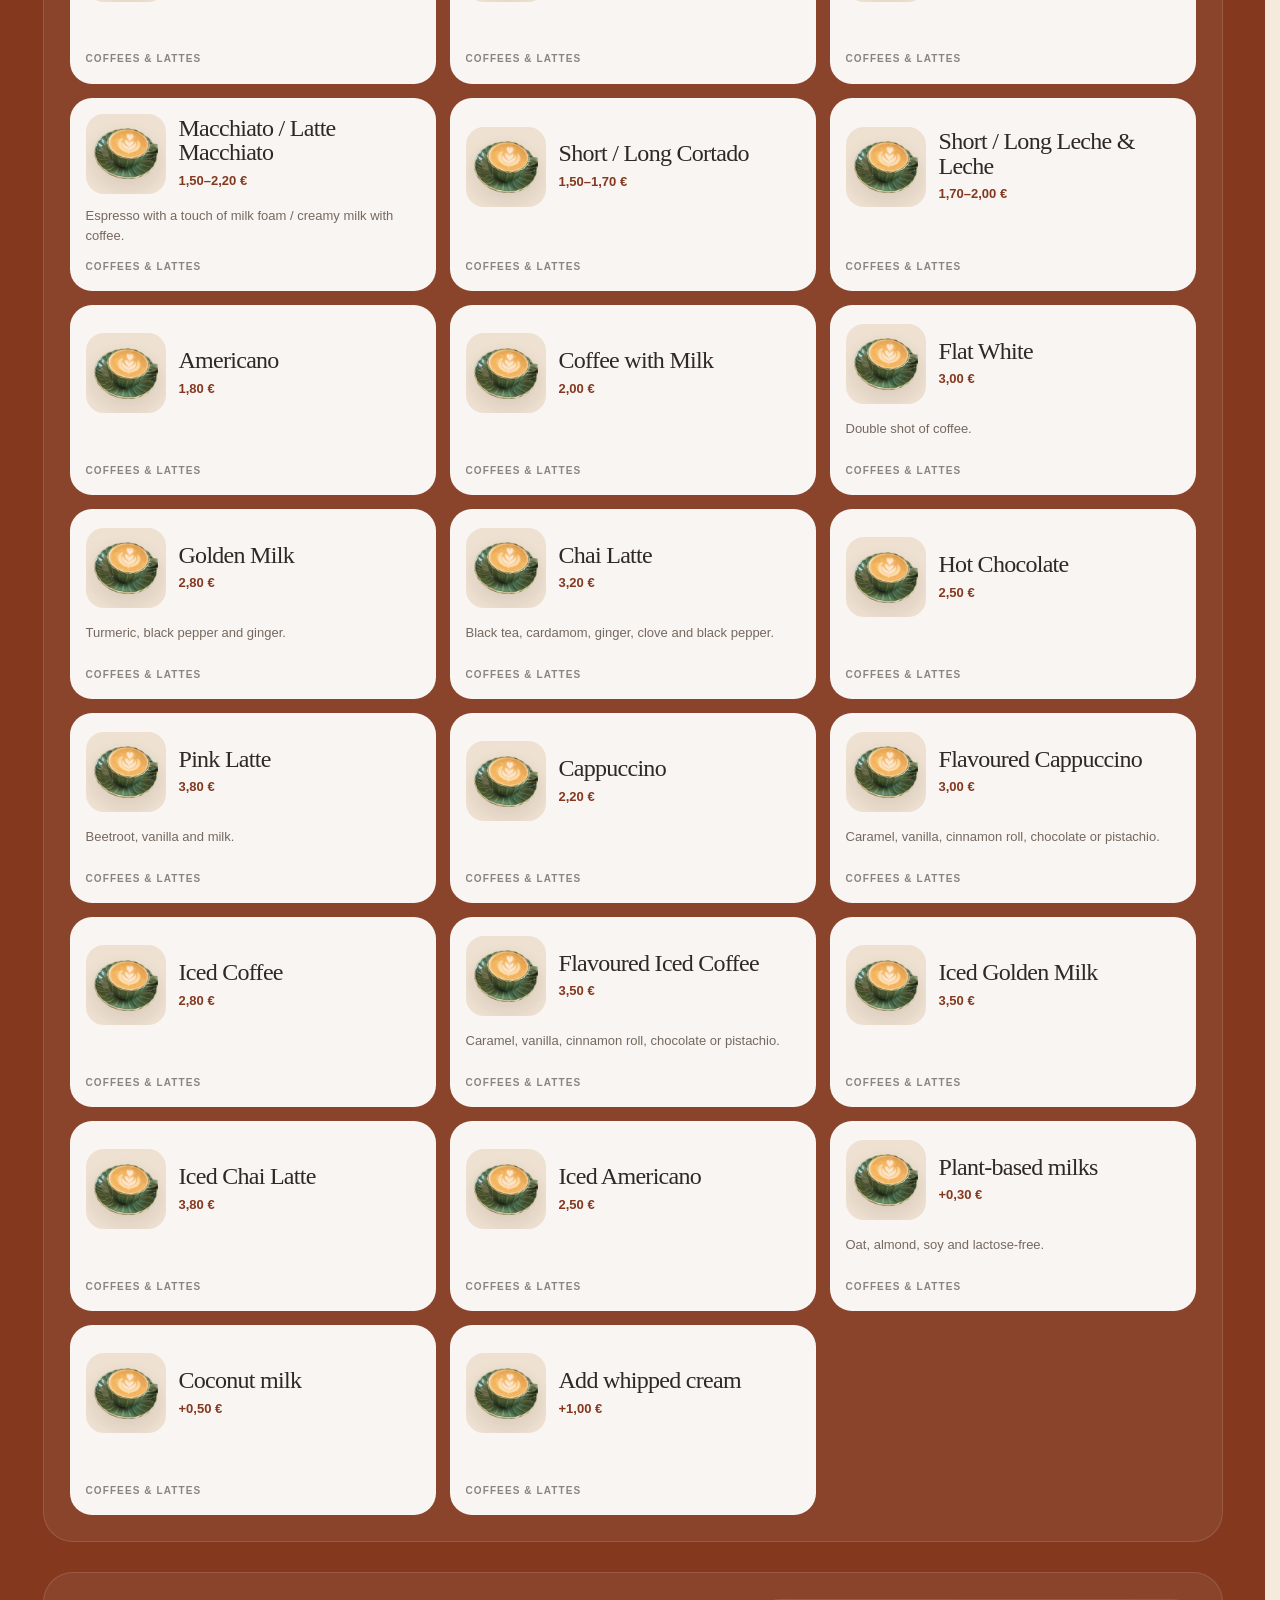
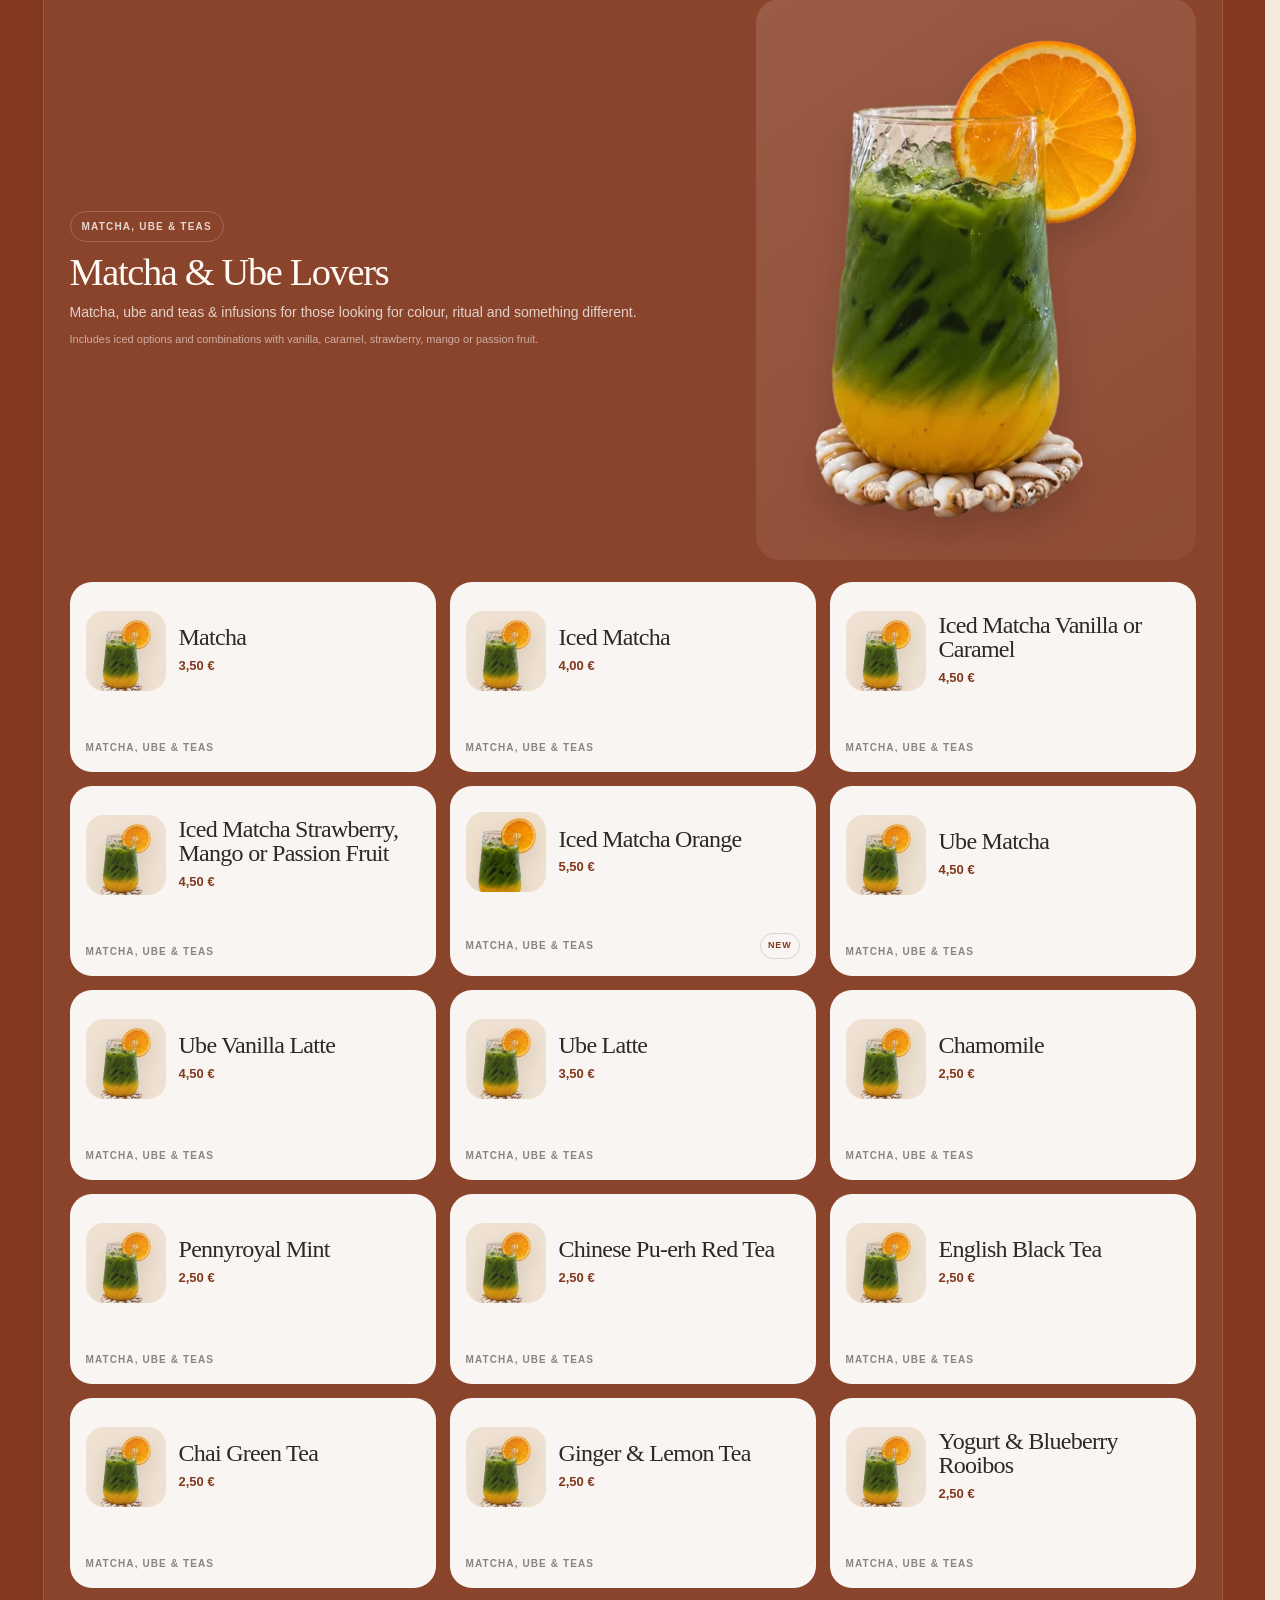
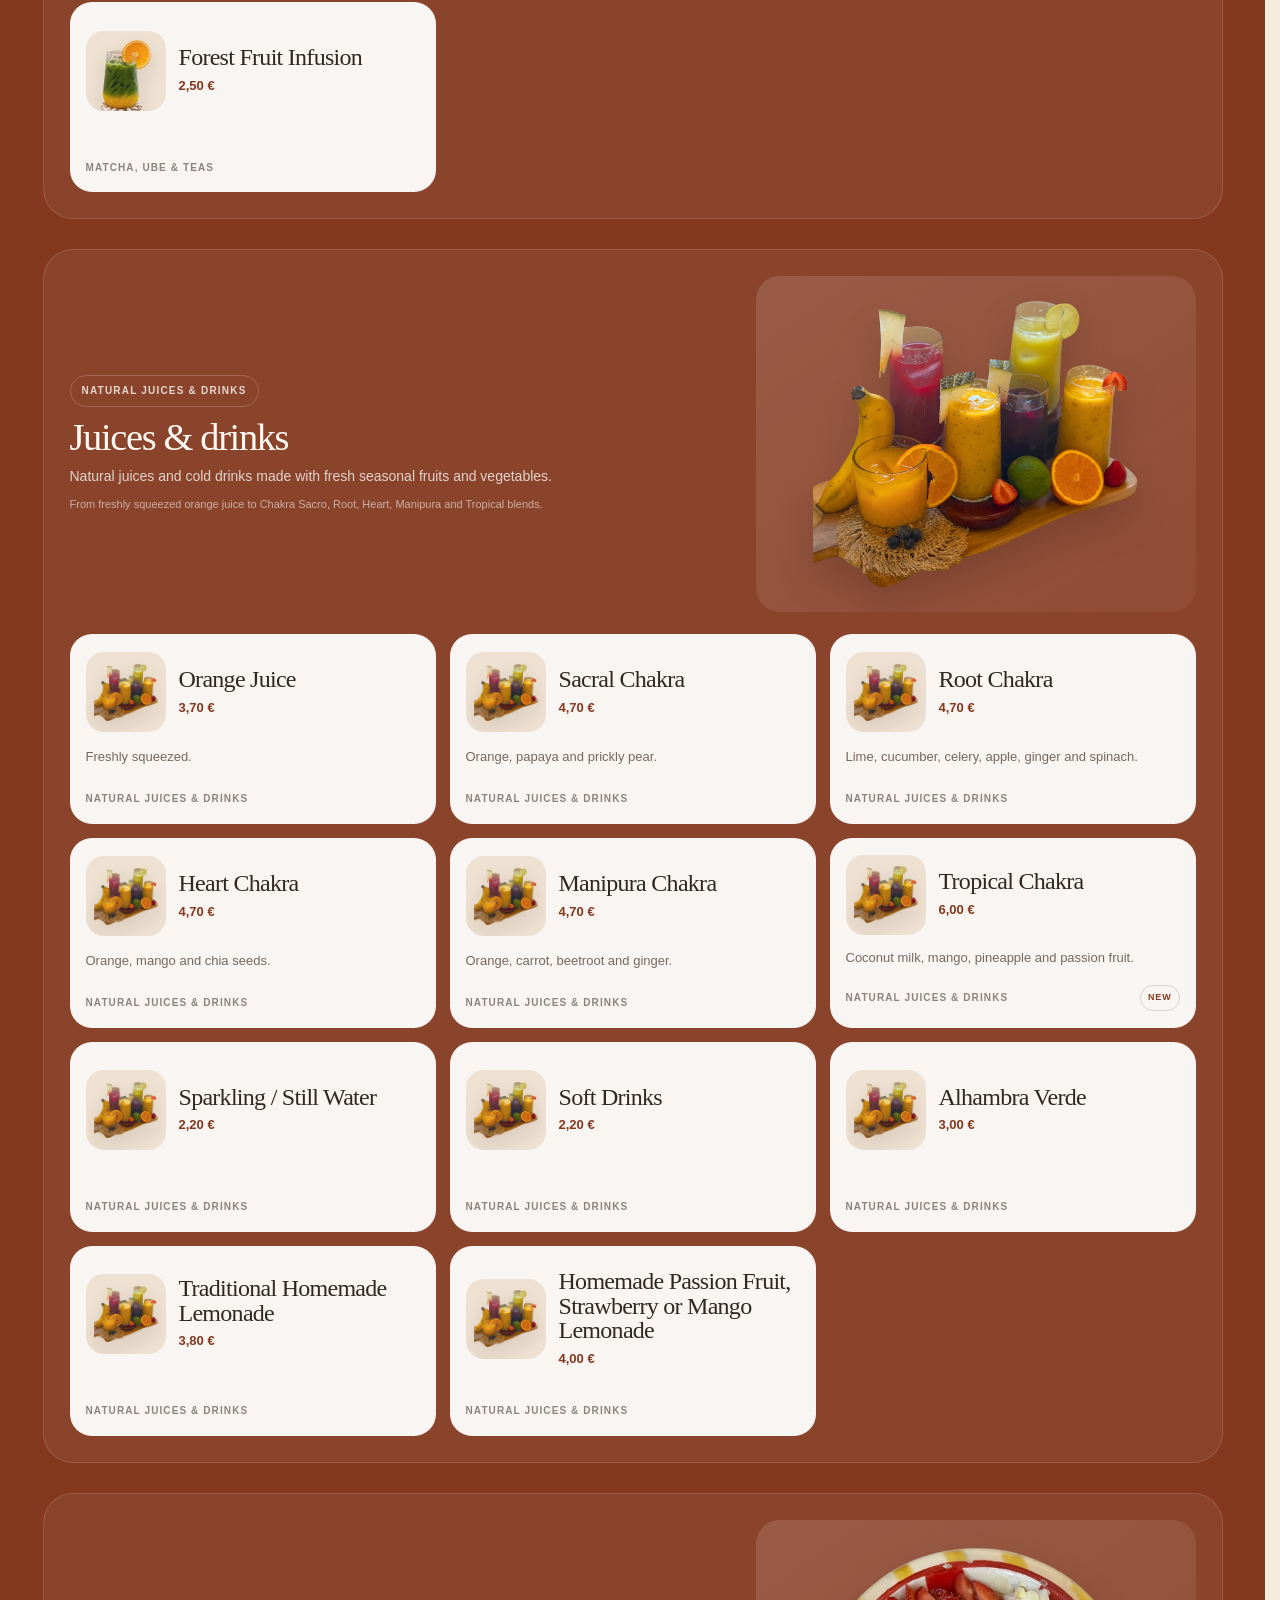
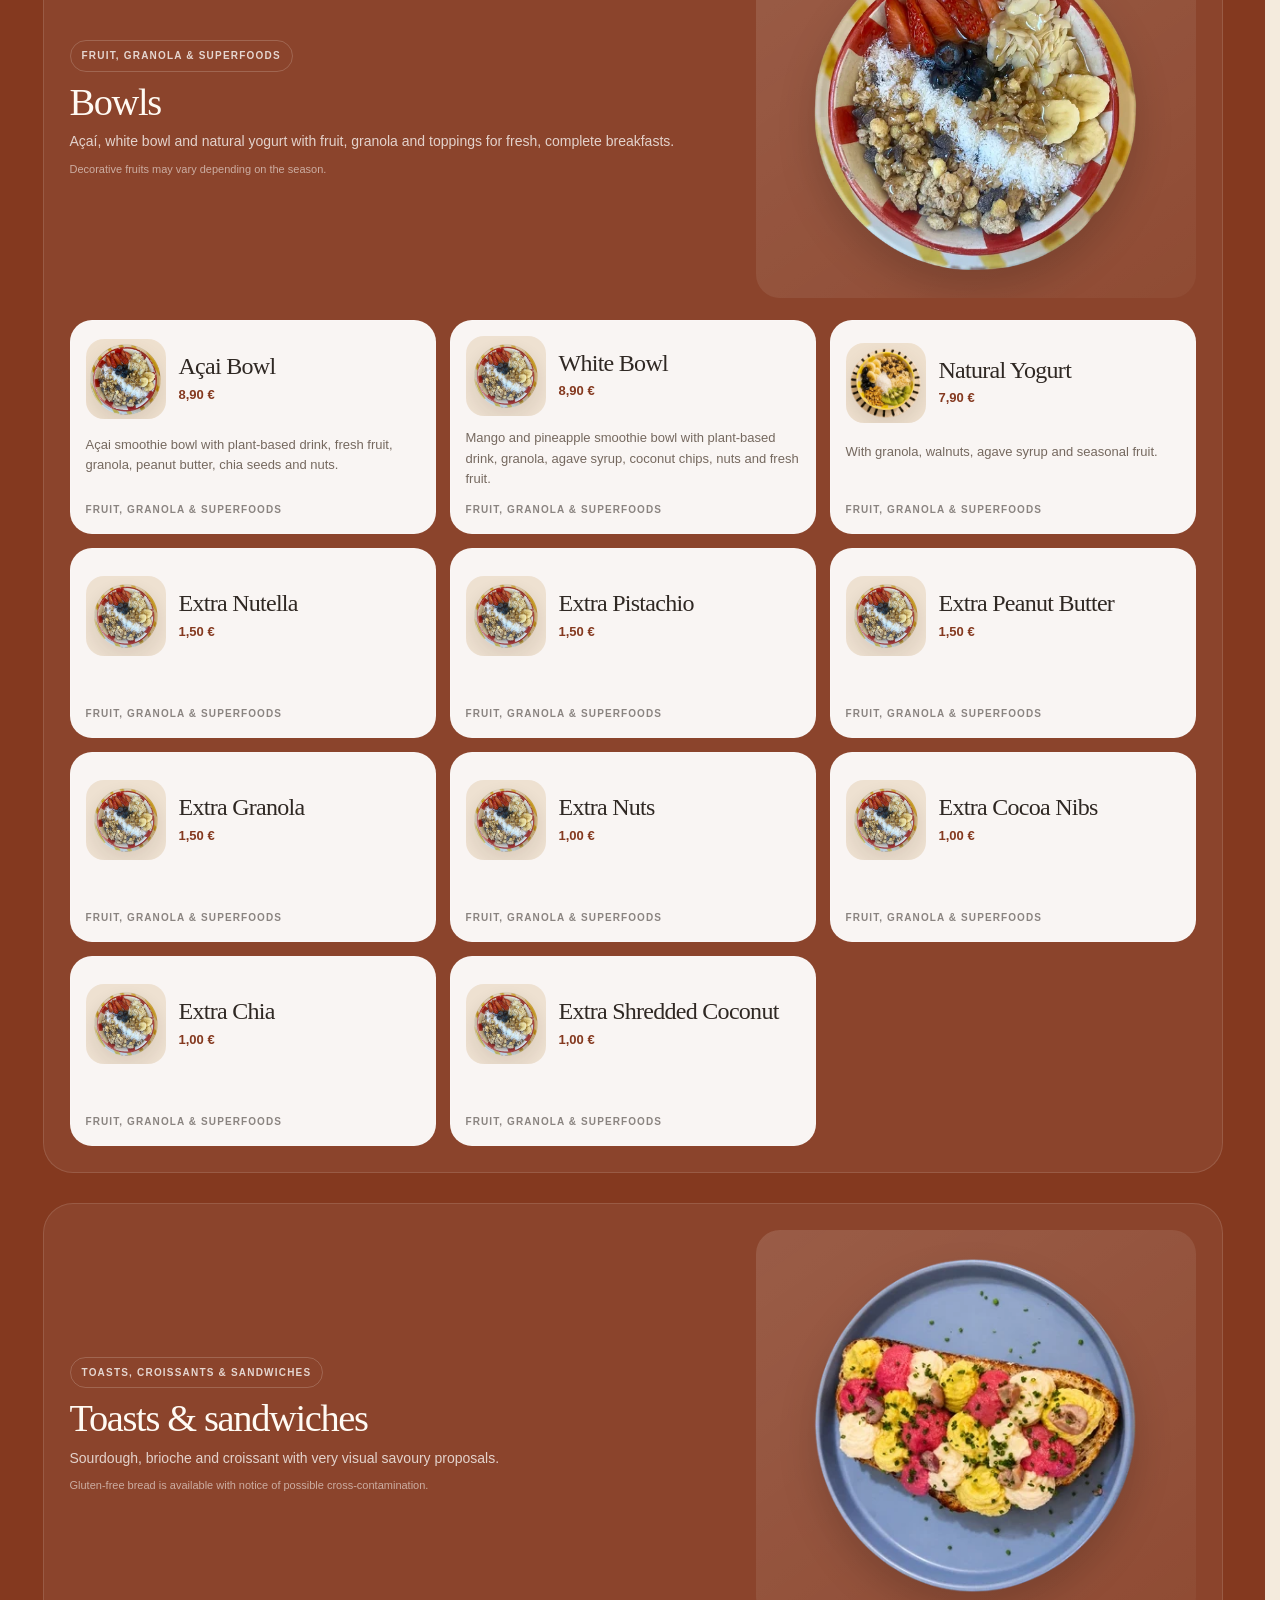
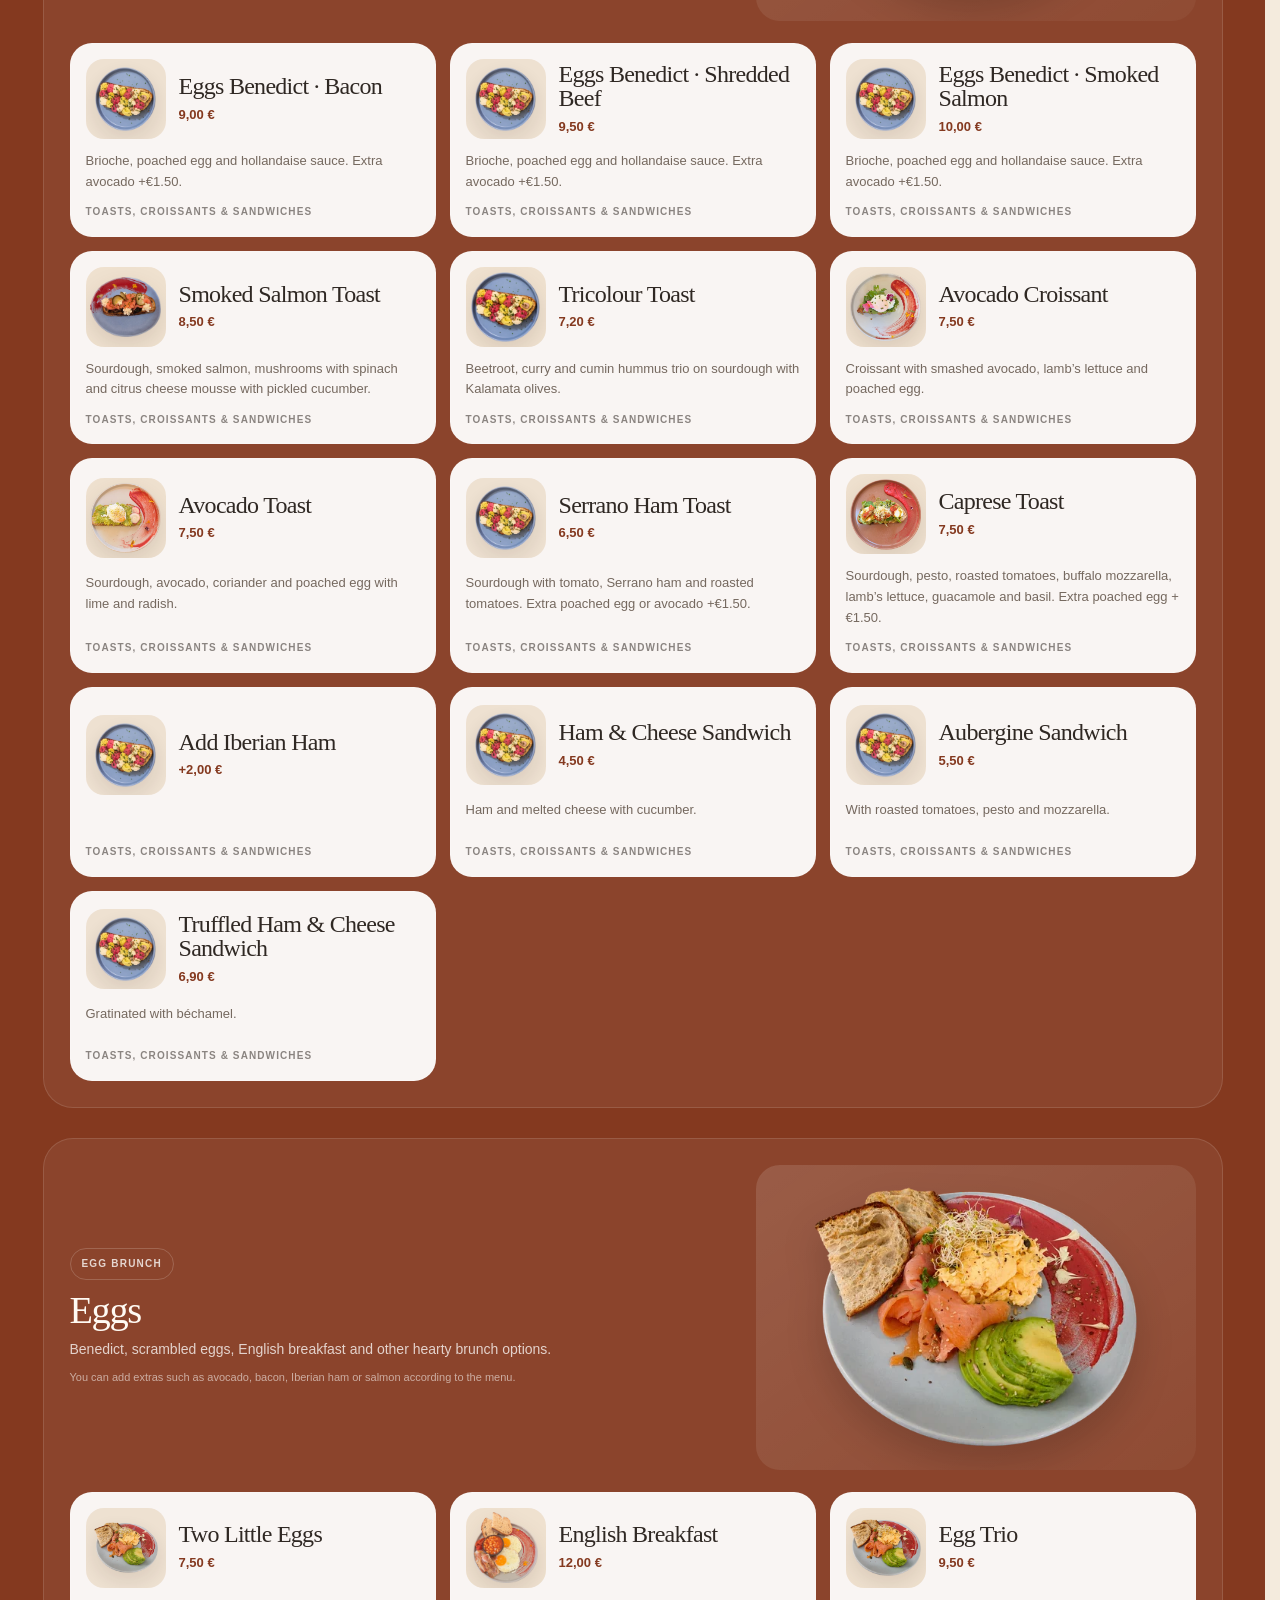
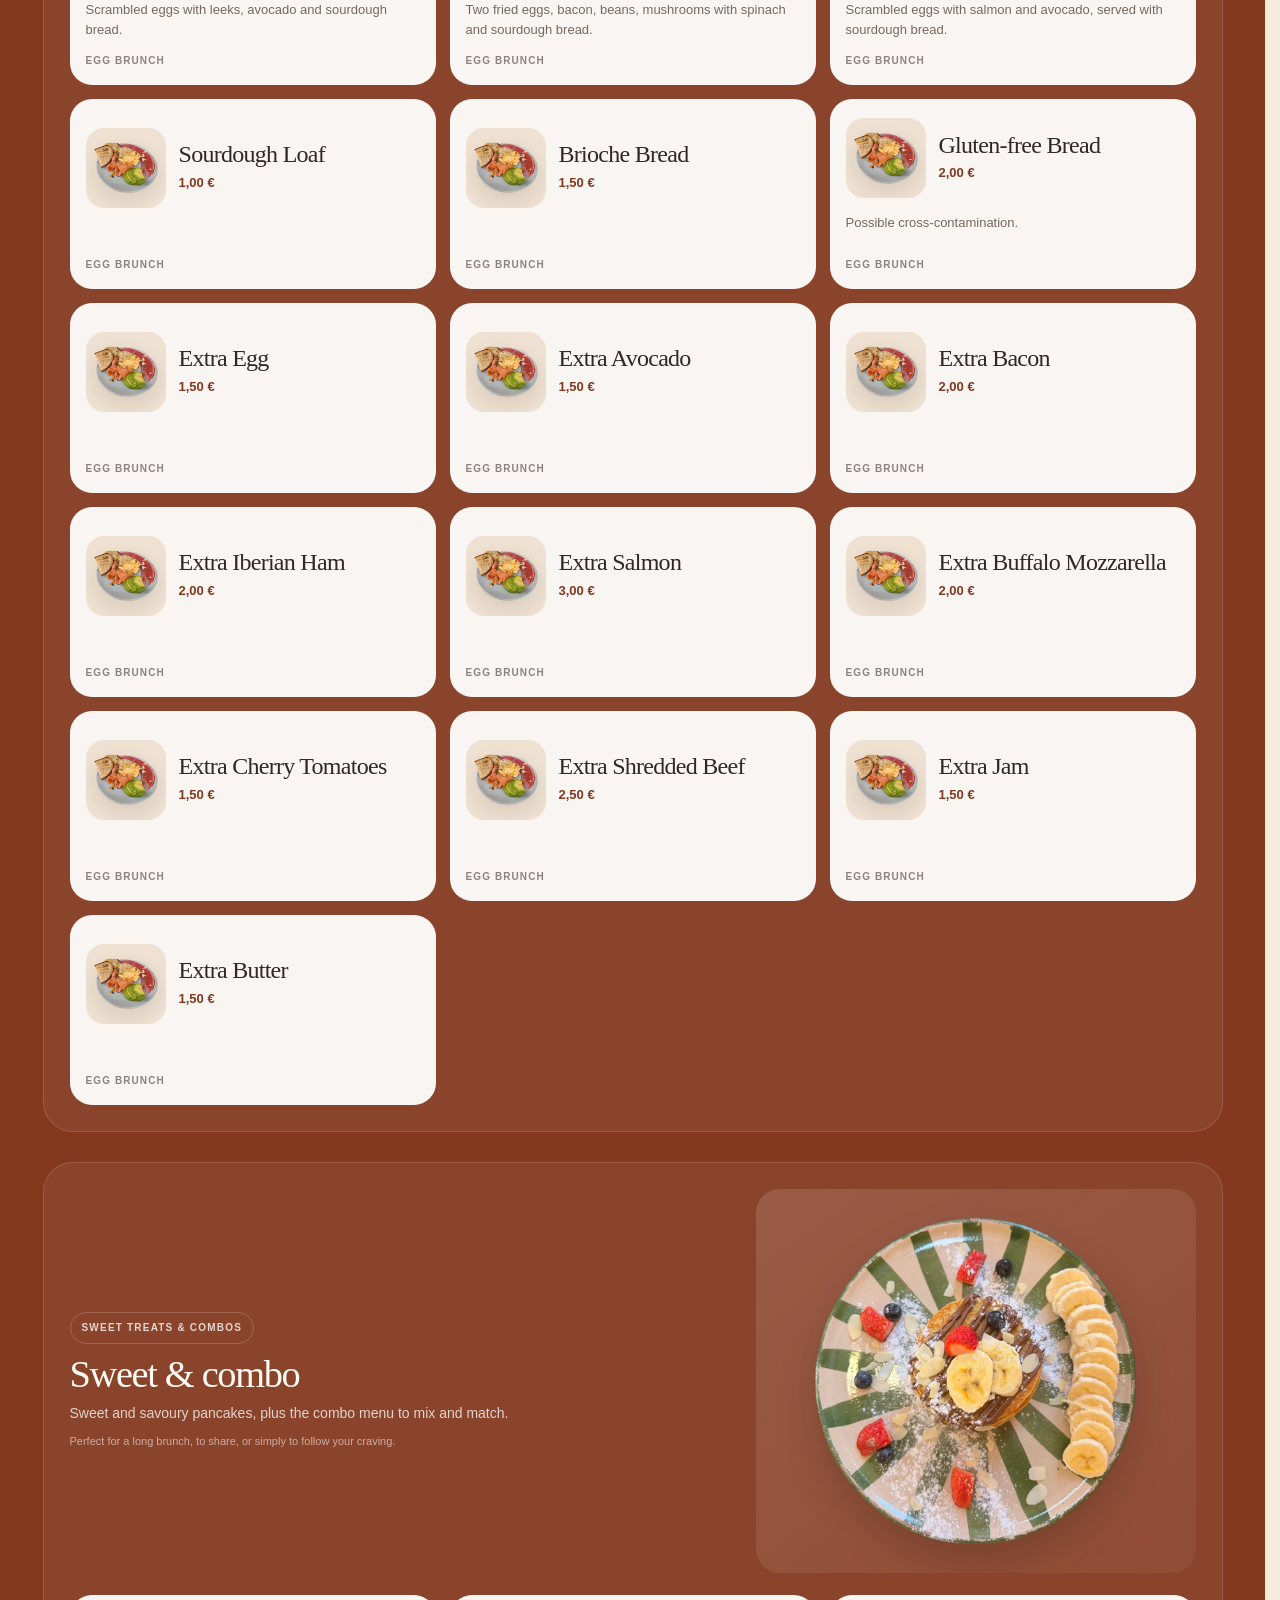
==== commit db1947be: "Add files via upload" ====
--- a/index.html
+++ b/index.html
@@ -2,8 +2,7 @@
 
 <html class="js preloading" lang="es">
 <head>
-<meta charset="utf-8"/><meta content="default-src 'self'; base-uri 'self'; object-src 'none'; script-src 'self' 'sha256-jsBpOYB+Y3OuWuurMm8bUbqegWjAVE3rC4br0yfwZS8='; style-src 'self' 'unsafe-inline'; img-src 'self' data:; font-src 'self'; connect-src 'self'; worker-src 'self'; frame-src https://www.google.com; form-action 'self'; manifest-src 'self'; media-src 'none'; require-trusted-types-for 'script'; trusted-types 'none'; upgrade-insecure-requests" http-equiv="Content-Security-Policy"/>
-<meta content="width=device-width,initial-scale=1,viewport-fit=cover" name="viewport"/>
+<meta charset="utf-8"/><meta content="width=device-width,initial-scale=1,viewport-fit=cover" name="viewport"/>
 <meta content="#f4ebdd" name="theme-color"/>
 <meta content="light" name="color-scheme"/><meta content="telephone=no" name="format-detection"/><meta content="strict-origin-when-cross-origin" name="referrer"/>
 <title>Chakra Coffee &amp; Brunch | Specialty Coffee y Brunch en Vecindario</title>
@@ -24,7 +23,7 @@
 <link as="image" href="assets/img/juice-board.webp" rel="preload" type="image/webp"/>
 <link as="image" href="assets/img/latte.webp" rel="preload" type="image/webp"/>
 <link as="image" href="assets/img/pancakes-savory.webp" rel="preload" type="image/webp"/>
-<link href="styles.css?v=4.0.0" rel="stylesheet"/>
+<link href="styles.css?v=6.0.0" rel="stylesheet"/>
 <script type="application/ld+json">
   {
     "@context": "https://schema.org",
@@ -82,13 +81,7 @@
 <a aria-label="Chakra Coffee &amp; Brunch, inicio" class="brand" href="#inicio">
 <img alt="Chakra Coffee &amp; Brunch" decoding="async" height="74" loading="eager" src="assets/img/logo-circle.webp" width="74"/>
 </a>
-<nav aria-label="Navegación principal" class="desktop-nav">
-<a href="#inicio">Inicio</a>
-<a href="#carta">Nuestra Carta</a>
-<a href="#filosofia">Nuestra Filosofía</a>
-<a href="#galeria">Galería</a>
-<a href="#visitanos">Contacto</a>
-</nav>
+<nav aria-label="Navegación principal" class="desktop-nav"><a href="#inicio">Inicio</a><a href="#filosofia">Nuestra Filosofía</a><a href="#carta">Nuestra Carta</a><a href="#galeria">Galería</a><a href="#visitanos">Contacto</a></nav>
 <div class="header-actions">
 <div aria-label="Idioma" class="lang-switch" role="group">
 <button aria-pressed="true" class="lang-btn is-active" data-lang="es" type="button">ES</button>
@@ -105,14 +98,7 @@
 </header>
 <div aria-hidden="true" class="mobile-menu" id="mobileMenu">
 <div class="mobile-menu-deco"><img alt="" decoding="async" height="409" loading="lazy" src="assets/img/leaf-soft.webp" width="450"/></div>
-<nav aria-label="Navegación móvil">
-<a href="#inicio">Inicio</a>
-<a href="#carta">Nuestra Carta</a>
-<a href="#filosofia">Nuestra Filosofía</a>
-<a href="#galeria">Galería</a>
-<a href="#visitanos">Contacto</a>
-<button class="btn btn-dark js-reserve">Reserva tu mesa</button>
-</nav>
+<nav aria-label="Navegación móvil"><a href="#inicio">Inicio</a><a href="#filosofia">Nuestra Filosofía</a><a href="#carta">Nuestra Carta</a><a href="#galeria">Galería</a><a href="#visitanos">Contacto</a><button class="btn btn-dark js-reserve">Reserva tu mesa</button></nav>
 <div aria-label="Idioma" class="mobile-lang lang-switch" role="group">
 <button aria-pressed="true" class="lang-btn is-active" data-lang="es" type="button">ES</button><span aria-hidden="true">/</span><button aria-pressed="false" class="lang-btn" data-lang="en" type="button">EN</button>
 </div>
@@ -121,8 +107,7 @@
 <a href="https://www.tiktok.com/@chakracoffeebrunc" rel="noopener noreferrer" target="_blank">TikTok</a>
 </div>
 </div>
-<main id="contenido">
-<section class="hero" id="inicio">
+<main id="contenido"><section class="hero" id="inicio">
 <div aria-hidden="true" class="hero-backword">CHAKRA</div>
 <img alt="" aria-hidden="true" class="hero-leaf hero-leaf-a" decoding="async" height="409" loading="lazy" src="assets/img/leaf-soft.webp" width="450"/>
 <img alt="" aria-hidden="true" class="hero-leaf hero-leaf-b" decoding="async" height="883" loading="lazy" src="assets/img/leaf-dark.webp" width="346"/>
@@ -138,33 +123,193 @@
 <div class="hero-proof">
 <a aria-label="Ver perfil de Chakra Coffee &amp; Brunch en Google" class="rating-card" href="https://share.google/ILZ9T9qNG7YwBCdA2" rel="noopener noreferrer" target="_blank">
 <strong>4,6</strong>
-<span><b>★★★★★</b><small>Más de 500 reseñas</small></span>
+<span><b>★★★★★</b><small>442 reseñas</small></span>
 </a>
 <span class="proof-divider"></span>
 <p>Specialty coffee<br/>· brunch · pet friendly</p>
 </div>
 </div>
-<div aria-label="Selección de platos y bebidas de Chakra" class="hero-art" id="heroArt">
-<div aria-hidden="true" class="art-orbit orbit-a"></div>
-<div aria-hidden="true" class="art-orbit orbit-b"></div>
-<div aria-hidden="true" class="art-blob"></div>
-<img alt="Selección de jugos naturales de Chakra" class="art-main parallax-item" data-depth="0.055" decoding="async" fetchpriority="high" height="900" loading="eager" src="assets/img/juice-board.webp" width="900"/>
-<img alt="Café latte de Chakra" class="art-latte parallax-item" data-depth="0.11" decoding="async" height="380" loading="eager" src="assets/img/latte.webp" width="380"/>
-<img alt="Pancakes salados con aguacate" class="art-pancake parallax-item" data-depth="0.08" decoding="async" height="420" loading="eager" src="assets/img/pancakes-savory.webp" width="420"/>
-<img alt="" aria-hidden="true" class="art-beans parallax-item" data-depth="0.13" decoding="async" height="581" loading="lazy" src="assets/img/coffee-beans.webp" width="577"/>
-<div aria-hidden="true" class="round-label"><span>BRUNCH · COFFEE · MATCHA · GOOD ENERGY · </span></div>
-<div class="hero-note"><span>01</span><p>Energía que se siente.<br/>Equilibrio que se vive.</p></div>
-</div>
-</div>
-<a aria-label="Bajar a la siguiente sección" class="scroll-cue" href="#experiencia"><span>Scroll</span><i></i></a>
-</section>
-<div aria-hidden="true" class="ticker">
+<div aria-label="Selección de platos y bebidas de Chakra" class="hero-art hero-art-v6" id="heroArt">
+<div class="hero-main-visual">
+<div aria-hidden="true" class="hero-media-glow"></div>
+<img alt="Selección de jugos naturales de Chakra" decoding="async" fetchpriority="high" height="900" loading="eager" src="assets/img/juice-board.webp" width="900"/>
+<span class="hero-media-label">Jugos naturales · hechos al momento</span>
+</div>
+<div class="hero-side-visual hero-side-latte">
+<img alt="Café latte de Chakra" decoding="async" height="380" loading="eager" src="assets/img/latte.webp" width="380"/>
+<span>Specialty coffee</span>
+</div>
+<div class="hero-side-visual hero-side-pancakes">
+<img alt="Pancakes salados con aguacate" decoding="async" height="420" loading="eager" src="assets/img/pancakes-savory.webp" width="420"/>
+<span>Brunch</span>
+</div>
+<div aria-hidden="true" class="hero-stamp-v6"><b>CHAKRA</b><small>COFFEE · BRUNCH</small></div>
+<div class="hero-note hero-note-v6"><span>01</span><p>Energía que se siente.<br/>Equilibrio que se vive.</p></div>
+</div>
+</div>
+<a aria-label="Bajar a la siguiente sección" class="scroll-cue" href="#filosofia"><span>Scroll</span><i></i></a>
+</section><section class="philosophy philosophy-v6 section" id="filosofia">
+<div aria-hidden="true" class="philosophy-word">ANTOJO</div>
+<div class="shell">
+<div class="philosophy-opening" data-reveal="">
+<div class="philosophy-opening-copy">
+<p class="eyebrow"><span></span> Nuestra Filosofía</p>
+<p class="philosophy-index">01 · CHAKRA</p>
+<h2>TENEMOS UN<br/><em>PROBLEMA.</em></h2>
+<p class="philosophy-bigline">Hay demasiadas cafeterías que dicen lo mismo.</p>
+</div>
+<div aria-label="Selección visual de Chakra" class="philosophy-opening-art">
+<figure class="ph-image ph-image-main"><img alt="Tosta Tricolor de Chakra" decoding="async" height="365" loading="lazy" src="assets/img/toast-tricolor-horizontal.webp" width="353"/></figure>
+<figure class="ph-image ph-image-latte"><img alt="Café latte de Chakra" decoding="async" height="380" loading="lazy" src="assets/img/latte.webp" width="380"/></figure>
+<figure class="ph-image ph-image-matcha"><img alt="Matcha Orange de Chakra" decoding="async" height="473" loading="lazy" src="assets/img/matcha-orange.webp" width="319"/></figure>
+<span class="philosophy-handnote">no venimos a<br/>decir lo de siempre</span>
+</div>
+</div>
+<div class="philosophy-story">
+<article class="ph-story-card ph-story-list" data-reveal="">
+<span class="ph-story-number">01</span>
+<p>Que si café de especialidad.</p>
+<p>Que si brunch.</p>
+<p>Que si buen ambiente.</p>
+<p>Que si momentos únicos.</p>
+<p class="ph-story-turn">Así que decidimos hacer otra cosa.</p>
+</article>
+<article class="ph-story-card ph-story-claim" data-reveal="">
+<span class="ph-story-number">02</span>
+<p>VENIMOS A CREAR</p>
+<h3>ANTOJOS QUE NO SABÍAS QUE TENÍAS.</h3>
+<figure><img alt="Pancakes dulces de Chakra" decoding="async" height="516" loading="lazy" src="assets/img/pancakes-sweet.webp" width="509"/></figure>
+</article>
+<article class="ph-story-card ph-story-need" data-reveal="">
+<span class="ph-story-number">03</span>
+<p>De esos que aparecen cuando ves algo en la carta y piensas:</p>
+<blockquote>“Vale… esto lo necesito.”</blockquote>
+<div class="ph-need-grid">
+<p>Un café que no tenías pensado pedir.</p>
+<p>Un plato que no estaba en tus planes.</p>
+<p>Un matcha que acaba convirtiéndose en tu nuevo favorito.</p>
+<p>Un desayuno que se alarga mucho más de lo previsto.</p>
+</div>
+</article>
+<article class="ph-story-card ph-story-discover" data-reveal="">
+<div class="ph-discover-art"><img alt="Bowl de açai de Chakra" decoding="async" height="503" loading="lazy" src="assets/img/bowl-acai.webp" width="503"/></div>
+<div>
+<span class="ph-story-number">04</span>
+<p>Porque para nosotros, comer y beber también es descubrir.</p>
+<p>Chakra es café, brunch, sabores, mezclas y un poquito de sorpresa.</p>
+<p>Es venir por una cosa<br/>y terminar encontrando otra.</p>
+</div>
+</article>
+<article class="ph-story-card ph-story-words" data-reveal="">
+<span>Es cambiar de opinión.</span>
+<strong>Probar.</strong>
+<strong>Compartir.</strong>
+<strong>Repetir.</strong>
+</article>
+<article class="ph-story-card ph-story-final" data-reveal="">
+<span class="ph-story-number">05</span>
+<p>Y, sobre todo, hacerle caso a ese pequeño antojo que aparece de repente.</p>
+<p>Desde Canarias, pero sin etiquetas.</p>
+<p>Porque no importa de dónde vienes.</p>
+<h3>Importa qué te pide el cuerpo cuando llegas a CHAKRA</h3>
+<a class="btn btn-primary" href="#carta">Ver la carta <span aria-hidden="true">↘</span></a>
+</article>
+</div>
+</div>
+</section><div aria-hidden="true" class="ticker">
 <div class="ticker-track">
 <span>CAFÉ 100% ARÁBICO</span><i>✦</i><span>BRUNCH</span><i>✦</i><span>MATCHA &amp; UBE</span><i>✦</i><span>JUGOS NATURALES</span><i>✦</i><span>PET FRIENDLY</span><i>✦</i><span>VECINDARIO</span><i>✦</i>
 <span>CAFÉ 100% ARÁBICO</span><i>✦</i><span>BRUNCH</span><i>✦</i><span>MATCHA &amp; UBE</span><i>✦</i><span>JUGOS NATURALES</span><i>✦</i><span>PET FRIENDLY</span><i>✦</i><span>VECINDARIO</span><i>✦</i>
 </div>
-</div>
-<section class="experience section" id="experiencia">
+</div><section class="signature section">
+<div class="shell">
+<div class="section-head inline-head" data-reveal="">
+<div>
+<p class="eyebrow"><span></span> Favoritos de la casa</p>
+<h2>De esos que entran<br/>primero por los ojos.</h2>
+</div>
+<p>Una selección de la carta actual. Preparaciones al momento, ingredientes naturales y una presentación muy Chakra.</p>
+</div>
+<div class="signature-grid">
+<article class="dish-card dish-card-a" data-reveal="">
+<div class="dish-visual"><img alt="Bowl de açai" decoding="async" height="503" loading="lazy" src="assets/img/bowl-acai.webp" width="503"/></div>
+<div class="dish-meta"><span>Bowl Açai</span><strong>8,90 €</strong></div>
+<p>Açai, bebida vegetal, fruta fresca, granola, crema de cacahuete, chía y frutos secos.</p>
+</article>
+<article class="dish-card dish-card-b" data-reveal="">
+<div class="dish-visual"><img alt="Tosta tricolor" decoding="async" height="353" loading="lazy" src="assets/img/toast-tricolor-horizontal.webp" width="365"/></div>
+<div class="dish-meta"><span>Tosta Tricolor</span><strong>7,20 €</strong></div>
+<p>Trío de hummus de remolacha, curry y comino sobre masa madre con kalamata.</p>
+</article>
+<article class="dish-card dish-card-c" data-reveal="">
+<div class="dish-visual"><img alt="Huevos benedictos" decoding="async" height="329" loading="lazy" src="assets/img/benedict.webp" width="400"/></div>
+<div class="dish-meta"><span>Huevo Benedicto</span><strong>Desde 9,00 €</strong></div>
+<p>Pan brioche, huevo poché y salsa holandesa. Elige bacon, mechada o salmón ahumado.</p>
+</article>
+<article class="dish-card dish-card-d" data-reveal="">
+<div class="dish-visual"><img alt="Pancakes dulces" decoding="async" height="516" loading="lazy" src="assets/img/pancakes-sweet.webp" width="509"/></div>
+<div class="dish-meta"><span>Pancakes dulces</span><strong>9,00 €</strong></div>
+<p>Con plátano, arándanos, fruta de temporada, almendras y tu topping favorito.</p>
+</article>
+</div>
+</div>
+</section><section class="mood section" id="momento">
+<div class="shell mood-grid">
+<div class="mood-copy" data-reveal="">
+<p class="eyebrow"><span></span> Elige tu momento</p>
+<h2>¿Qué energía traes hoy?</h2>
+<p>Cuéntanos qué te apetece y te proponemos un pequeño ritual de la carta.</p>
+<div aria-label="Elige qué te apetece" class="mood-buttons" role="group">
+<button class="mood-btn is-active" data-mood="coffee" type="button"><span>☕</span> Algo reconfortante</button>
+<button class="mood-btn" data-mood="fresh" type="button"><span>◌</span> Algo fresco</button>
+<button class="mood-btn" data-mood="sweet" type="button"><span>✦</span> Algo dulce</button>
+<button class="mood-btn" data-mood="savory" type="button"><span>↗</span> Algo salado</button>
+</div>
+</div>
+<div aria-live="polite" class="mood-result" data-reveal="">
+<div class="mood-visual">
+<div aria-hidden="true" class="mood-orbit"></div>
+<img alt="Café latte de Chakra" decoding="async" height="380" id="moodImage" loading="lazy" src="assets/img/latte.webp" width="380"/>
+</div>
+<div class="mood-result-copy">
+<span id="moodKicker">Tu ritual Chakra</span>
+<h3 id="moodTitle">Flat White &amp; calma</h3>
+<p id="moodText">Café 100% arábico, textura cremosa y un momento para bajar el ritmo.</p>
+<a class="text-link" href="#carta" id="moodAction">Ver en la carta <span>↘</span></a>
+</div>
+</div>
+</div>
+</section><section class="menu-section section" id="carta">
+<div aria-hidden="true" class="menu-orb orb-one"></div>
+<div aria-hidden="true" class="menu-orb orb-two"></div>
+<div class="shell">
+<div class="menu-top" data-reveal="">
+<div>
+<p class="eyebrow light"><span></span> Carta actual</p>
+<h2>¿Qué te apetece hoy?</h2>
+</div>
+<div class="menu-actions">
+<label class="menu-search">
+<span class="sr-only">Buscar en la carta</span>
+<svg aria-hidden="true" viewbox="0 0 24 24"><path d="m21 21-4.35-4.35m2.35-5.65a8 8 0 1 1-16 0 8 8 0 0 1 16 0Z"></path></svg>
+<input autocomplete="off" id="menuSearch" maxlength="70" placeholder="Buscar café, matcha, salmón…" spellcheck="false" type="search"/>
+</label>
+<a class="btn btn-light-outline" href="assets/carta-chakra.pdf" rel="noopener noreferrer" target="_blank">Ver PDF <span aria-hidden="true">↗</span></a>
+</div>
+</div>
+<div aria-label="Categorías visuales de la carta" class="menu-showcase" data-reveal="" id="menuShowcase" role="navigation"></div>
+<div class="menu-results-meta"><span id="menuCount"></span><small>IGIC incluido · precios de la carta facilitada</small></div>
+<div aria-live="polite" class="menu-grid" id="menuGrid"></div>
+<div class="menu-empty" hidden="" id="menuEmpty">
+<p>No encontramos nada con esa búsqueda.</p>
+<button class="btn btn-light-outline" id="clearSearch">Ver toda la carta</button>
+</div>
+<div class="menu-note">
+<span>Importante</span>
+<p>Se ofrece pan sin gluten, pero puede existir contaminación cruzada. Si tienes alergias o intolerancias, consulta al equipo antes de pedir.</p>
+</div>
+</div>
+</section><section class="experience section" id="experiencia">
 <div class="shell">
 <div class="section-head" data-reveal="">
 <p class="eyebrow"><span></span> La experiencia Chakra</p>
@@ -177,12 +322,10 @@
 <img alt="Brunch combo de Chakra" decoding="async" height="1000" loading="lazy" src="assets/img/combo-board.webp" width="522"/>
 <div class="feature-caption"><span>Brunch a tu manera</span><strong>Mezcla, combina y disfruta.</strong></div>
 </article>
-<article class="feature feature-copy clay" data-reveal="">
+<article class="feature feature-image clay feature-tricolor" data-reveal="">
 <div class="feature-number">02</div>
-<p class="mini-label">Nuestra filosofía</p>
-<blockquote>“Crear no es seguir reglas ni buscar el resultado perfecto, sino entregarse al proceso con amor.”</blockquote>
-<p>Celebramos lo imperfecto, lo hecho con intención y ese ratito que te devuelve a ti.</p>
-<img alt="" class="feature-leaf" decoding="async" height="409" loading="lazy" src="assets/img/leaf-soft.webp" width="450"/>
+<img alt="Tosta Tricolor de Chakra" decoding="async" height="365" loading="lazy" src="assets/img/toast-tricolor-horizontal.webp" width="353"/>
+<div class="feature-caption"><span>Tosta Tricolor</span><strong>Remolacha, curry y comino.</strong></div>
 </article>
 <article class="feature feature-image sage" data-reveal="">
 <div class="feature-number">03</div>
@@ -199,100 +342,7 @@
 </article>
 </div>
 </div>
-</section>
-<section class="signature section">
-<div class="shell">
-<div class="section-head inline-head" data-reveal="">
-<div>
-<p class="eyebrow"><span></span> Favoritos de la casa</p>
-<h2>De esos que entran<br/>primero por los ojos.</h2>
-</div>
-<p>Una selección de la carta actual. Preparaciones al momento, ingredientes naturales y una presentación muy Chakra.</p>
-</div>
-<div class="signature-grid">
-<article class="dish-card dish-card-a" data-reveal="">
-<div class="dish-visual"><img alt="Bowl de açai" decoding="async" height="503" loading="lazy" src="assets/img/bowl-acai.webp" width="503"/></div>
-<div class="dish-meta"><span>Bowl Açai</span><strong>8,90 €</strong></div>
-<p>Açai, bebida vegetal, fruta fresca, granola, crema de cacahuete, chía y frutos secos.</p>
-</article>
-<article class="dish-card dish-card-b" data-reveal="">
-<div class="dish-visual"><img alt="Tosta tricolor" decoding="async" height="353" loading="lazy" src="assets/img/toast-tricolor-horizontal.webp" width="365"/></div>
-<div class="dish-meta"><span>Tosta Tricolor</span><strong>7,20 €</strong></div>
-<p>Trío de hummus de remolacha, curry y comino sobre masa madre con kalamata.</p>
-</article>
-<article class="dish-card dish-card-c" data-reveal="">
-<div class="dish-visual"><img alt="Huevos benedictos" decoding="async" height="329" loading="lazy" src="assets/img/benedict.webp" width="400"/></div>
-<div class="dish-meta"><span>Huevo Benedicto</span><strong>Desde 9,00 €</strong></div>
-<p>Pan brioche, huevo poché y salsa holandesa. Elige bacon, mechada o salmón ahumado.</p>
-</article>
-<article class="dish-card dish-card-d" data-reveal="">
-<div class="dish-visual"><img alt="Pancakes dulces" decoding="async" height="516" loading="lazy" src="assets/img/pancakes-sweet.webp" width="509"/></div>
-<div class="dish-meta"><span>Pancakes dulces</span><strong>9,00 €</strong></div>
-<p>Con plátano, arándanos, fruta de temporada, almendras y tu topping favorito.</p>
-</article>
-</div>
-</div>
-</section>
-<section class="mood section" id="momento">
-<div class="shell mood-grid">
-<div class="mood-copy" data-reveal>
-<p class="eyebrow"><span></span> Elige tu momento</p>
-<h2>¿Qué energía traes hoy?</h2>
-<p>Cuéntanos qué te apetece y te proponemos un pequeño ritual de la carta.</p>
-<div class="mood-buttons" role="group" aria-label="Elige qué te apetece">
-<button class="mood-btn is-active" data-mood="coffee" type="button"><span>☕</span> Algo reconfortante</button>
-<button class="mood-btn" data-mood="fresh" type="button"><span>◌</span> Algo fresco</button>
-<button class="mood-btn" data-mood="sweet" type="button"><span>✦</span> Algo dulce</button>
-<button class="mood-btn" data-mood="savory" type="button"><span>↗</span> Algo salado</button>
-</div>
-</div>
-<div class="mood-result" data-reveal aria-live="polite">
-<div class="mood-visual">
-<div aria-hidden="true" class="mood-orbit"></div>
-<img id="moodImage" src="assets/img/latte.webp" width="380" height="380" loading="lazy" decoding="async" alt="Café latte de Chakra"/>
-</div>
-<div class="mood-result-copy">
-<span id="moodKicker">Tu ritual Chakra</span>
-<h3 id="moodTitle">Flat White & calma</h3>
-<p id="moodText">Café 100% arábico, textura cremosa y un momento para bajar el ritmo.</p>
-<a class="text-link" id="moodAction" href="#carta">Ver en la carta <span>↘</span></a>
-</div>
-</div>
-</div>
-</section>
-<section class="menu-section section" id="carta">
-<div aria-hidden="true" class="menu-orb orb-one"></div>
-<div aria-hidden="true" class="menu-orb orb-two"></div>
-<div class="shell">
-<div class="menu-top" data-reveal="">
-<div>
-<p class="eyebrow light"><span></span> Carta actual</p>
-<h2>¿Qué te apetece hoy?</h2>
-</div>
-<div class="menu-actions">
-<label class="menu-search">
-<span class="sr-only">Buscar en la carta</span>
-<svg aria-hidden="true" viewbox="0 0 24 24"><path d="m21 21-4.35-4.35m2.35-5.65a8 8 0 1 1-16 0 8 8 0 0 1 16 0Z"></path></svg>
-<input autocomplete="off" id="menuSearch" maxlength="70" placeholder="Buscar café, matcha, salmón…" spellcheck="false" type="search"/>
-</label>
-<a class="btn btn-light-outline" href="assets/carta-chakra.pdf" rel="noopener noreferrer" target="_blank">Ver PDF <span aria-hidden="true">↗</span></a>
-</div>
-</div>
-<div aria-label="Categorías de la carta" class="menu-tabs" id="menuTabs" role="tablist"></div>
-<div class="menu-showcase" data-reveal="" id="menuShowcase"></div>
-<div class="menu-results-meta"><span id="menuCount"></span><small>IGIC incluido · precios de la carta facilitada</small></div>
-<div aria-live="polite" class="menu-grid" id="menuGrid"></div>
-<div class="menu-empty" hidden="" id="menuEmpty">
-<p>No encontramos nada con esa búsqueda.</p>
-<button class="btn btn-light-outline" id="clearSearch">Ver toda la carta</button>
-</div>
-<div class="menu-note">
-<span>Importante</span>
-<p>Se ofrece pan sin gluten, pero puede existir contaminación cruzada. Si tienes alergias o intolerancias, consulta al equipo antes de pedir.</p>
-</div>
-</div>
-</section>
-<section class="rituals section">
+</section><section class="rituals section">
 <div class="shell">
 <div class="section-head centered" data-reveal="">
 <p class="eyebrow"><span></span> Pequeños rituales</p>
@@ -315,58 +365,7 @@
 </article>
 </div>
 </div>
-</section>
-<section class="philosophy section" id="filosofia">
-<div class="shell philosophy-grid">
-<div class="philosophy-sticky" data-reveal="">
-<p class="eyebrow"><span></span> Nuestra Filosofía</p>
-<h2>Chakra no va<br/>de decir lo de siempre.</h2>
-<p>Una manera de entender el café, el brunch y los antojos desde Vecindario, con sabor y sin etiquetas.</p>
-<div class="philosophy-collage">
-<figure class="philo-card card-a"><img alt="Café latte de Chakra" decoding="async" height="380" loading="lazy" src="assets/img/latte.webp" width="380"/></figure>
-<figure class="philo-card card-b"><img alt="Jugos naturales de Chakra" decoding="async" height="900" loading="lazy" src="assets/img/juice-board.webp" width="900"/></figure>
-<figure class="philo-card card-c"><img alt="Pancakes dulces de Chakra" decoding="async" height="516" loading="lazy" src="assets/img/pancakes-sweet.webp" width="509"/></figure>
-</div>
-</div>
-<div class="philosophy-content" data-reveal="">
-<article class="philo-text-block featured">
-<p class="philo-lead">TENEMOS UN PROBLEMA.</p>
-<p>Hay demasiadas cafeterías que dicen lo mismo.</p>
-<p>Que si café de especialidad.</p>
-<p>Que si brunch.</p>
-<p>Que si buen ambiente.</p>
-<p>Que si momentos únicos.</p>
-<p>Así que decidimos hacer otra cosa.</p>
-<p class="philo-highlight">VENIMOS A CREAR ANTOJOS QUE NO SABÍAS QUE TENÍAS.</p>
-</article>
-<article class="philo-text-block">
-<p>De esos que aparecen cuando ves algo en la carta y piensas:</p>
-<p>“Vale… esto lo necesito.”</p>
-<p>Un café que no tenías pensado pedir.</p>
-<p>Un plato que no estaba en tus planes.</p>
-<p>Un matcha que acaba convirtiéndose en tu nuevo favorito.</p>
-<p>Un desayuno que se alarga mucho más de lo previsto.</p>
-</article>
-<article class="philo-text-block">
-<p>Porque para nosotros, comer y beber también es descubrir.</p>
-<p>Chakra es café, brunch, sabores, mezclas y un poquito de sorpresa.</p>
-<p>Es venir por una cosa</p>
-<p>y terminar encontrando otra.</p>
-<p>Es cambiar de opinión.</p>
-<p>Probar.</p>
-<p>Compartir.</p>
-<p>Repetir.</p>
-</article>
-<article class="philo-text-block">
-<p>Y, sobre todo, hacerle caso a ese pequeño antojo que aparece de repente.</p>
-<p><strong>Desde Canarias, pero sin etiquetas.</strong></p>
-<p>Porque no importa de dónde vienes.</p>
-<p class="philo-close">Importa qué te pide el cuerpo cuando llegas a CHAKRA</p>
-</article>
-</div>
-</div>
-</section>
-<section aria-label="Galería de platos de Chakra" class="gallery-section section" id="galeria">
+</section><section aria-label="Galería de platos de Chakra" class="gallery-section section" id="galeria">
 <div class="shell">
 <div class="gallery-head" data-reveal="">
 <div><p>Color. Textura. Calma. Antojo.</p><small class="gallery-hint">Toca una foto para verla de cerca · arrastra para explorar</small></div>
@@ -389,24 +388,22 @@
 <figure class="gallery-item g12" tabindex="0"><img alt="Matcha con naranja" decoding="async" height="473" loading="lazy" src="assets/img/matcha-orange.webp" width="319"/><figcaption>Matcha Orange</figcaption></figure>
 </div>
 </div>
-</section>
-<section class="reviews section">
+</section><section class="reviews section">
 <div class="shell reviews-grid">
 <div class="review-score" data-reveal="">
 <p class="eyebrow"><span></span> Lo dice la gente</p>
 <div class="score-line"><strong>4,6</strong><span>/ 5</span></div>
 <div class="stars">★★★★★</div>
-<p>Más de 500 reseñas en Google.</p>
+<p>442 reseñas en Google.</p>
 <a class="text-link" href="https://share.google/ILZ9T9qNG7YwBCdA2" rel="noopener noreferrer" target="_blank">Leer reseñas en Google <span>↗</span></a>
 </div>
 <div class="review-story" data-reveal="">
-<p class="review-big">“Acogedor, rico, diferente y con un trato que invita a volver.”</p>
-<p class="review-context">Es la idea que más se repite al leer las opiniones: ambiente agradable, propuestas variadas, café cuidado y un equipo cercano.</p>
-<div class="review-tags"><span>Ambiente</span><span>Atención</span><span>Café</span><span>Brunch</span><span>Pet friendly</span></div>
-</div>
-</div>
-</section>
-<section class="visit section" id="visitanos">
+<p class="review-big">Opiniones reales, directamente en Google.</p>
+<p class="review-context">Abre el perfil de Chakra para leer las experiencias publicadas por clientes y consultar la información más reciente.</p>
+<div class="review-tags"><span>Café</span><span>Brunch</span><span>Vecindario</span><span>Google</span></div>
+</div>
+</div>
+</section><section class="visit section" id="visitanos">
 <div class="shell">
 <div class="visit-panel">
 <div class="visit-info" data-reveal="">
@@ -437,8 +434,7 @@
 </div>
 </div>
 </div>
-</section>
-<section class="faq section">
+</section><section class="faq section">
 <div class="shell faq-grid">
 <div class="faq-title" data-reveal="">
 <p class="eyebrow"><span></span> Antes de venir</p>
@@ -469,8 +465,7 @@
 </article>
 </div>
 </div>
-</section>
-</main>
+</section></main>
 <footer class="footer">
 <div aria-hidden="true" class="footer-art"><img alt="" decoding="async" height="883" loading="lazy" src="assets/img/leaf-dark.webp" width="346"/></div>
 <div class="shell">
@@ -484,7 +479,7 @@
 <div class="footer-mid">
 <img alt="Chakra Coffee &amp; Brunch" decoding="async" height="180" loading="lazy" src="assets/img/logo-circle.webp" width="180"/>
 <div class="footer-links">
-<div><span>Explora</span><a href="#inicio">Inicio</a><a href="#carta">Nuestra Carta</a><a href="#filosofia">Nuestra Filosofía</a><a href="#galeria">Galería</a><a href="#visitanos">Contacto</a></div>
+<div><span>Explora</span><a href="#inicio">Inicio</a><a href="#filosofia">Nuestra Filosofía</a><a href="#carta">Nuestra Carta</a><a href="#galeria">Galería</a><a href="#visitanos">Contacto</a></div>
 <div><span>Síguenos</span><a href="https://www.instagram.com/chakracoffeebrunch/" rel="noopener noreferrer" target="_blank">Instagram ↗</a><a href="https://www.tiktok.com/@chakracoffeebrunc" rel="noopener noreferrer" target="_blank">TikTok ↗</a><a href="https://share.google/ILZ9T9qNG7YwBCdA2" rel="noopener noreferrer" target="_blank">Google ↗</a></div>
 <div><span>Contacto</span><a href="tel:+34646128366">+34 646 12 83 66</a><p>Av. de Canarias, 337<br/>Vecindario, Gran Canaria</p></div>
 </div>
@@ -528,7 +523,7 @@
 </form>
 </dialog>
 <noscript><div class="noscript">Activa JavaScript para usar la carta interactiva y la reserva rápida. Puedes llamar al <a href="tel:+34646128366">+34 646 12 83 66</a>.</div></noscript>
-<script defer="" src="i18n.js?v=4.0.0"></script>
-<script defer="" src="app.js?v=4.0.0"></script>
+<script defer="" src="i18n.js?v=6.0.0"></script>
+<script defer="" src="app.js?v=6.0.0"></script>
 </body>
 </html>
--- a/styles.css
+++ b/styles.css
@@ -224,3 +224,271 @@
   .philo-highlight,.philo-close{font-size:24px}
   .philo-text-block{padding:22px}
 }
+
+/* ========================================================================== 
+   V6 — stable responsive hero + editorial philosophy + single visual menu nav
+   ========================================================================== */
+
+/* HERO: grid-based composition so product photography never stretches */
+.hero-grid{grid-template-columns:minmax(0,.9fr) minmax(0,1.1fr);gap:48px;align-items:center}
+.hero-art-v6{
+  position:relative;
+  display:grid;
+  grid-template-columns:minmax(0,1fr) minmax(160px,.38fr);
+  grid-template-rows:1fr 1fr;
+  gap:14px;
+  width:100%;
+  height:auto;
+  min-height:0;
+  max-height:none;
+  aspect-ratio:1.08/1;
+  isolation:isolate;
+}
+.hero-main-visual,.hero-side-visual{
+  position:relative;
+  overflow:hidden;
+  border:1px solid rgba(47,40,35,.09);
+  box-shadow:0 24px 60px rgba(55,35,24,.11);
+}
+.hero-main-visual{
+  grid-column:1;
+  grid-row:1/3;
+  border-radius:42% 28% 36% 24%/24% 35% 27% 38%;
+  background:linear-gradient(145deg,#e8d0ba 0%,#d9b08f 55%,#c78d69 100%);
+  display:grid;
+  place-items:center;
+  padding:5%;
+}
+.hero-media-glow{position:absolute;inset:10%;border-radius:50%;background:rgba(255,249,239,.35);filter:blur(35px);pointer-events:none}
+.hero-main-visual img{
+  width:100%;
+  height:100%;
+  object-fit:contain;
+  object-position:center;
+  transform:scale(1.08);
+  filter:drop-shadow(0 24px 23px rgba(63,39,27,.17));
+  z-index:1;
+}
+.hero-media-label{
+  position:absolute;left:24px;bottom:22px;z-index:2;
+  padding:8px 11px;border-radius:999px;background:rgba(251,245,236,.88);
+  backdrop-filter:blur(10px);font-size:10px;font-weight:800;letter-spacing:.08em;text-transform:uppercase;
+}
+.hero-side-visual{
+  border-radius:26px;
+  background:rgba(255,250,243,.72);
+  display:grid;
+  place-items:center;
+  padding:14px;
+}
+.hero-side-latte{grid-column:2;grid-row:1;background:#c7b18e}
+.hero-side-pancakes{grid-column:2;grid-row:2;background:#d9a07f}
+.hero-side-visual img{width:94%;height:84%;object-fit:contain;object-position:center;filter:drop-shadow(0 16px 18px rgba(63,39,27,.15));transition:transform .45s cubic-bezier(.2,.8,.2,1)}
+.hero-side-visual:hover img{transform:scale(1.04) rotate(1.5deg)}
+.hero-side-visual span{position:absolute;left:14px;bottom:12px;padding:6px 9px;border-radius:999px;background:rgba(255,250,243,.86);font-size:9px;letter-spacing:.1em;text-transform:uppercase;font-weight:800}
+.hero-stamp-v6{
+  position:absolute;right:19%;top:45%;z-index:4;width:104px;height:104px;border-radius:50%;
+  background:var(--terracotta);color:#fff7ef;display:grid;place-content:center;text-align:center;
+  box-shadow:0 18px 38px rgba(132,57,31,.25);transform:rotate(7deg);
+}
+.hero-stamp-v6 b{font-family:var(--serif);font-size:18px;font-weight:400;letter-spacing:.03em}
+.hero-stamp-v6 small{font-size:7px;letter-spacing:.14em;margin-top:2px}
+.hero-note-v6{left:3%;bottom:4%;z-index:4}
+
+/* PHILOSOPHY: brand story directly after the hero */
+.philosophy-v6{position:relative;overflow:hidden;background:linear-gradient(180deg,#f7ebdd 0%,#fbf5ec 46%,#efe0cf 100%);padding-top:130px;padding-bottom:132px}
+.philosophy-word{position:absolute;top:58px;right:-2vw;font-family:var(--serif);font-size:clamp(120px,21vw,330px);line-height:.7;letter-spacing:-.08em;color:rgba(187,84,47,.045);white-space:nowrap;pointer-events:none}
+.philosophy-opening{position:relative;display:grid;grid-template-columns:minmax(0,.83fr) minmax(0,1.17fr);gap:58px;align-items:center;margin-bottom:76px;z-index:1}
+.philosophy-opening-copy{position:relative;padding:18px 0}
+.philosophy-index{font-size:10px;letter-spacing:.18em;text-transform:uppercase;font-weight:800;color:var(--terracotta);margin:0 0 18px}
+.philosophy-v6 h2{font-size:clamp(62px,7vw,106px);margin:0 0 26px;line-height:.88;letter-spacing:-.055em}
+.philosophy-v6 h2 em{color:var(--terracotta);font-weight:400}
+.philosophy-bigline{font-family:var(--serif);font-size:clamp(25px,2.6vw,40px);line-height:1.06;max-width:570px;margin:0;color:var(--ink)}
+.philosophy-opening-art{position:relative;min-height:570px}
+.ph-image{position:absolute;margin:0;border-radius:30px;background:#fff8ef;border:1px solid rgba(47,40,35,.08);box-shadow:0 30px 65px rgba(59,38,25,.11);display:grid;place-items:center;overflow:hidden}
+.ph-image img{width:90%;height:90%;object-fit:contain;filter:drop-shadow(0 18px 18px rgba(56,37,25,.13))}
+.ph-image-main{width:62%;height:64%;left:4%;top:20%;background:#b8b990;transform:rotate(-5deg);z-index:2}
+.ph-image-latte{width:38%;height:42%;right:4%;top:3%;background:#d6b893;transform:rotate(4deg);z-index:3}
+.ph-image-matcha{width:35%;height:46%;right:7%;bottom:2%;background:#d99f7a;transform:rotate(7deg);z-index:4}
+.philosophy-handnote{position:absolute;right:3%;top:48%;z-index:5;font-family:var(--serif);font-size:20px;font-style:italic;line-height:1.05;color:var(--terracotta-dark);transform:rotate(-6deg);text-align:center}
+.philosophy-story{display:grid;grid-template-columns:repeat(12,minmax(0,1fr));gap:16px;position:relative;z-index:1}
+.ph-story-card{position:relative;border-radius:28px;padding:34px;background:rgba(255,250,243,.8);border:1px solid rgba(47,40,35,.09);box-shadow:0 20px 48px rgba(55,35,24,.055);overflow:hidden}
+.ph-story-number{display:inline-flex;align-items:center;justify-content:center;width:36px;height:36px;border-radius:50%;border:1px solid rgba(47,40,35,.18);font-size:10px;font-weight:800;margin-bottom:26px}
+.ph-story-list{grid-column:span 4;background:#efe0cd}
+.ph-story-list p{font-family:var(--serif);font-size:26px;line-height:1.12;margin:0 0 12px}
+.ph-story-list .ph-story-turn{font-family:var(--sans);font-size:13px;line-height:1.5;font-weight:800;letter-spacing:.08em;text-transform:uppercase;color:var(--terracotta-dark);margin-top:30px}
+.ph-story-claim{grid-column:span 8;min-height:430px;background:var(--terracotta);color:#fff7ef;padding-right:39%}
+.ph-story-claim>p{font-size:11px;letter-spacing:.14em;font-weight:800;margin:0 0 8px;text-transform:uppercase}
+.ph-story-claim h3{font-size:clamp(48px,5vw,76px);line-height:.88;letter-spacing:-.055em;margin:0;max-width:660px}
+.ph-story-claim figure{position:absolute;right:1%;bottom:-5%;width:40%;height:92%;margin:0;display:grid;place-items:center}
+.ph-story-claim figure img{width:100%;height:100%;object-fit:contain;filter:drop-shadow(0 18px 20px rgba(70,25,12,.18))}
+.ph-story-need{grid-column:span 7;background:#fffaf3}
+.ph-story-need>p{font-size:16px;color:var(--muted);max-width:620px}
+.ph-story-need blockquote{font-family:var(--serif);font-size:clamp(40px,4.5vw,68px);line-height:.95;letter-spacing:-.04em;margin:24px 0 34px;color:var(--terracotta-dark)}
+.ph-need-grid{display:grid;grid-template-columns:1fr 1fr;gap:12px}
+.ph-need-grid p{margin:0;padding:16px 17px;border-radius:18px;background:var(--paper);font-size:13px;line-height:1.5}
+.ph-story-discover{grid-column:span 5;background:var(--sage);display:grid;grid-template-columns:.78fr 1.22fr;gap:18px;align-items:center;padding:24px}
+.ph-story-discover .ph-story-number{margin-bottom:14px}
+.ph-story-discover p{font-family:var(--serif);font-size:21px;line-height:1.13;margin:0 0 15px}
+.ph-discover-art{height:100%;min-height:320px;border-radius:22px;background:rgba(255,250,243,.35);display:grid;place-items:center;overflow:hidden}
+.ph-discover-art img{width:94%;height:94%;object-fit:contain;filter:drop-shadow(0 18px 18px rgba(47,40,35,.13))}
+.ph-story-words{grid-column:span 5;background:var(--ink);color:var(--white);display:flex;flex-direction:column;justify-content:center;align-items:flex-start;min-height:360px}
+.ph-story-words span{font-size:13px;letter-spacing:.08em;text-transform:uppercase;color:rgba(255,250,243,.55);margin-bottom:18px}
+.ph-story-words strong{font-family:var(--serif);font-weight:400;font-size:clamp(50px,5vw,78px);line-height:.92;letter-spacing:-.05em}
+.ph-story-final{grid-column:span 7;background:#f6d9c4;min-height:360px}
+.ph-story-final>p{font-size:15px;line-height:1.55;max-width:650px}
+.ph-story-final>p:nth-of-type(2){font-family:var(--serif);font-size:30px;color:var(--terracotta-dark);margin-top:26px}
+.ph-story-final h3{font-size:clamp(38px,4vw,58px);line-height:.96;letter-spacing:-.045em;margin:28px 0 30px;max-width:720px}
+
+/* EXPERIENCE: the second card is now a real visual item instead of a duplicate philosophy card */
+.feature-tricolor img{width:90%;height:78%;object-fit:contain;filter:drop-shadow(0 18px 20px rgba(55,35,24,.13))}
+
+/* MENU: one visual category navigator only */
+.menu-section{padding-top:126px}
+.menu-showcase{
+  display:grid;
+  grid-template-columns:repeat(4,minmax(0,1fr));
+  gap:14px;
+  margin:8px 0 36px;
+}
+.menu-showcard{
+  display:flex;
+  flex-direction:column;
+  align-items:stretch;
+  gap:0;
+  min-width:0;
+  min-height:286px;
+  padding:0;
+  border-radius:26px;
+  overflow:hidden;
+  border:1px solid rgba(255,255,255,.16);
+  background:rgba(255,255,255,.07);
+  color:var(--white);
+  text-align:left;
+  transition:transform .3s ease,background .3s ease,border-color .3s ease,box-shadow .3s ease;
+}
+.menu-showcard:hover{transform:translateY(-5px);background:rgba(255,255,255,.11);border-color:rgba(255,255,255,.3);box-shadow:0 22px 42px rgba(0,0,0,.12)}
+.menu-showcard.is-active{background:var(--white);color:var(--ink);border-color:var(--white);box-shadow:0 22px 50px rgba(0,0,0,.16)}
+.menu-showcard-media{width:100%;height:145px;border-radius:0;background:linear-gradient(145deg,rgba(255,255,255,.13),rgba(255,255,255,.04));display:grid;place-items:center;overflow:hidden}
+.menu-showcard.is-active .menu-showcard-media{background:var(--paper)}
+.menu-showcard-media img{width:82%;height:82%;object-fit:contain;filter:drop-shadow(0 14px 15px rgba(0,0,0,.14));transition:transform .35s ease}
+.menu-showcard:hover .menu-showcard-media img{transform:scale(1.045) rotate(1deg)}
+.menu-showcard-copy{display:grid;gap:8px;padding:18px 18px 20px;line-height:1.25;min-height:135px}
+.menu-showcard-copy small{font-family:var(--serif);font-size:25px;line-height:1;font-weight:400;letter-spacing:-.03em;text-transform:none;color:inherit}
+.menu-showcard-copy strong{font-family:var(--sans);font-size:11px;line-height:1.5;font-weight:500;letter-spacing:0;color:rgba(255,255,255,.68)}
+.menu-showcard.is-active .menu-showcard-copy strong{color:var(--muted)}
+.menu-showcard-copy em{font-style:normal;font-size:9px;letter-spacing:.11em;text-transform:uppercase;font-weight:800;color:rgba(255,255,255,.5);margin-top:auto}
+.menu-showcard.is-active .menu-showcard-copy em{color:rgba(47,40,35,.5)}
+.menu-results-meta{padding-top:20px}
+.menu-grid{display:grid;grid-template-columns:1fr;gap:30px}
+.menu-group{padding:26px;border-radius:30px}
+.menu-group-head{grid-template-columns:minmax(0,1.2fr) minmax(220px,.8fr);gap:26px;margin-bottom:22px}
+.menu-group-visual{min-height:225px;background:linear-gradient(145deg,rgba(255,255,255,.13),rgba(255,255,255,.04))}
+.menu-group-visual img{width:86%;height:86%;object-fit:contain}
+.menu-cards{display:grid;grid-template-columns:repeat(3,minmax(0,1fr));gap:14px}
+.menu-card{min-height:190px;padding:15px 15px 16px;border-radius:22px}
+.menu-card-top{grid-template-columns:80px 1fr;gap:13px;align-items:center}
+.menu-thumb{width:80px;height:80px;border-radius:18px;flex-shrink:0}
+.menu-thumb img{width:88%;height:88%;object-fit:contain}
+.menu-card.uses-category-image .menu-thumb{background:#eee1d1}
+.menu-card.uses-category-image .menu-thumb img{width:80%;height:80%;opacity:.92}
+.menu-card-head{display:grid;gap:6px}
+.menu-card-head h4{font-size:24px}
+.menu-card-head strong{padding:0;color:var(--terracotta-dark)}
+
+/* Keep the horizontal Tosta Tricolor clearly horizontal wherever it appears */
+.dish-card-b .dish-visual{aspect-ratio:1.3/1}
+.dish-card-b .dish-visual img{width:97%;height:97%;object-fit:contain;transform:none}
+.dish-card-b:hover .dish-visual img{transform:scale(1.04)}
+
+@media (max-width:1100px){
+  .hero-grid{grid-template-columns:minmax(0,.92fr) minmax(0,1.08fr);gap:30px}
+  .hero-stamp-v6{right:18%;width:88px;height:88px}
+  .menu-showcase{grid-template-columns:repeat(2,minmax(0,1fr))}
+  .menu-cards{grid-template-columns:repeat(2,minmax(0,1fr))}
+  .philosophy-opening{gap:30px}
+  .philosophy-opening-art{min-height:500px}
+  .ph-story-list{grid-column:span 5}.ph-story-claim{grid-column:span 7;padding-right:34%}
+  .ph-story-need{grid-column:span 7}.ph-story-discover{grid-column:span 5}
+}
+
+@media (max-width:760px){
+  .hero{padding-top:96px}
+  .hero-grid{grid-template-columns:1fr;gap:26px}
+  .hero-art-v6{
+    grid-template-columns:1fr 1fr;
+    grid-template-rows:minmax(300px,1.35fr) minmax(150px,.65fr);
+    aspect-ratio:auto;
+    min-height:470px;
+    gap:10px;
+    margin-top:8px;
+  }
+  .hero-main-visual{grid-column:1/3;grid-row:1;border-radius:30px;padding:3%}
+  .hero-main-visual img{transform:scale(1.03)}
+  .hero-media-label{left:14px;bottom:12px;font-size:8px}
+  .hero-side-latte{grid-column:1;grid-row:2}.hero-side-pancakes{grid-column:2;grid-row:2}
+  .hero-side-visual{border-radius:20px;padding:8px}
+  .hero-side-visual span{font-size:7px;left:9px;bottom:8px}
+  .hero-stamp-v6{right:5%;top:48%;width:78px;height:78px}
+  .hero-stamp-v6 b{font-size:15px}.hero-stamp-v6 small{font-size:6px}
+  .hero-note-v6{left:3%;bottom:34%;max-width:190px}
+
+  .philosophy-v6{padding-top:92px;padding-bottom:92px}
+  .philosophy-word{top:44px;font-size:38vw}
+  .philosophy-opening{grid-template-columns:1fr;gap:26px;margin-bottom:44px}
+  .philosophy-v6 h2{font-size:clamp(58px,17vw,88px)}
+  .philosophy-bigline{font-size:28px}
+  .philosophy-opening-art{min-height:420px}
+  .ph-image-main{width:66%;height:62%;left:1%;top:22%}
+  .ph-image-latte{width:39%;height:39%;right:1%;top:2%}
+  .ph-image-matcha{width:38%;height:43%;right:3%;bottom:0}
+  .philosophy-handnote{right:3%;top:47%;font-size:16px}
+  .philosophy-story{grid-template-columns:1fr;gap:12px}
+  .ph-story-list,.ph-story-claim,.ph-story-need,.ph-story-discover,.ph-story-words,.ph-story-final{grid-column:1}
+  .ph-story-card{padding:26px;border-radius:24px}
+  .ph-story-claim{padding-right:42%;min-height:390px}
+  .ph-story-claim h3{font-size:50px}
+  .ph-story-claim figure{width:45%}
+  .ph-need-grid{grid-template-columns:1fr}
+  .ph-story-discover{grid-template-columns:1fr 1.15fr}
+  .ph-story-words{min-height:300px}
+
+  .menu-showcase{
+    display:flex;
+    overflow-x:auto;
+    gap:12px;
+    margin-inline:calc(-1 * (100vw - var(--shell))/2);
+    padding:2px calc((100vw - var(--shell))/2) 18px;
+    scroll-snap-type:x mandatory;
+    scrollbar-width:none;
+    overscroll-behavior-inline:contain;
+  }
+  .menu-showcase::-webkit-scrollbar{display:none}
+  .menu-showcard{flex:0 0 min(82vw,310px);min-height:275px;scroll-snap-align:start}
+  .menu-showcard-media{height:140px}
+  .menu-group{padding:18px;border-radius:24px}
+  .menu-group-head{grid-template-columns:1fr;gap:16px}
+  .menu-group-visual{min-height:180px}
+  .menu-cards{grid-template-columns:1fr}
+  .menu-card{min-height:0}
+  .menu-card-top{grid-template-columns:76px 1fr}
+  .menu-thumb{width:76px;height:76px}
+}
+
+@media (max-width:430px){
+  .hero-art-v6{grid-template-rows:minmax(270px,1.3fr) minmax(138px,.7fr);min-height:430px}
+  .hero-note-v6{display:none}
+  .philosophy-opening-art{min-height:370px}
+  .philosophy-handnote{display:none}
+  .ph-story-claim{padding-right:34%;min-height:360px}
+  .ph-story-claim h3{font-size:43px}
+  .ph-story-claim figure{width:46%;opacity:.94}
+  .ph-story-discover{grid-template-columns:1fr}
+  .ph-discover-art{min-height:220px}
+  .menu-card-head h4{font-size:22px}
+}
+
+@media (prefers-reduced-motion:reduce){
+  .hero-side-visual img,.menu-showcard,.menu-showcard-media img,.dish-card-b .dish-visual img{transition:none!important}
+}
+@media (max-width:760px){.hero-leaf{display:none!important}}
